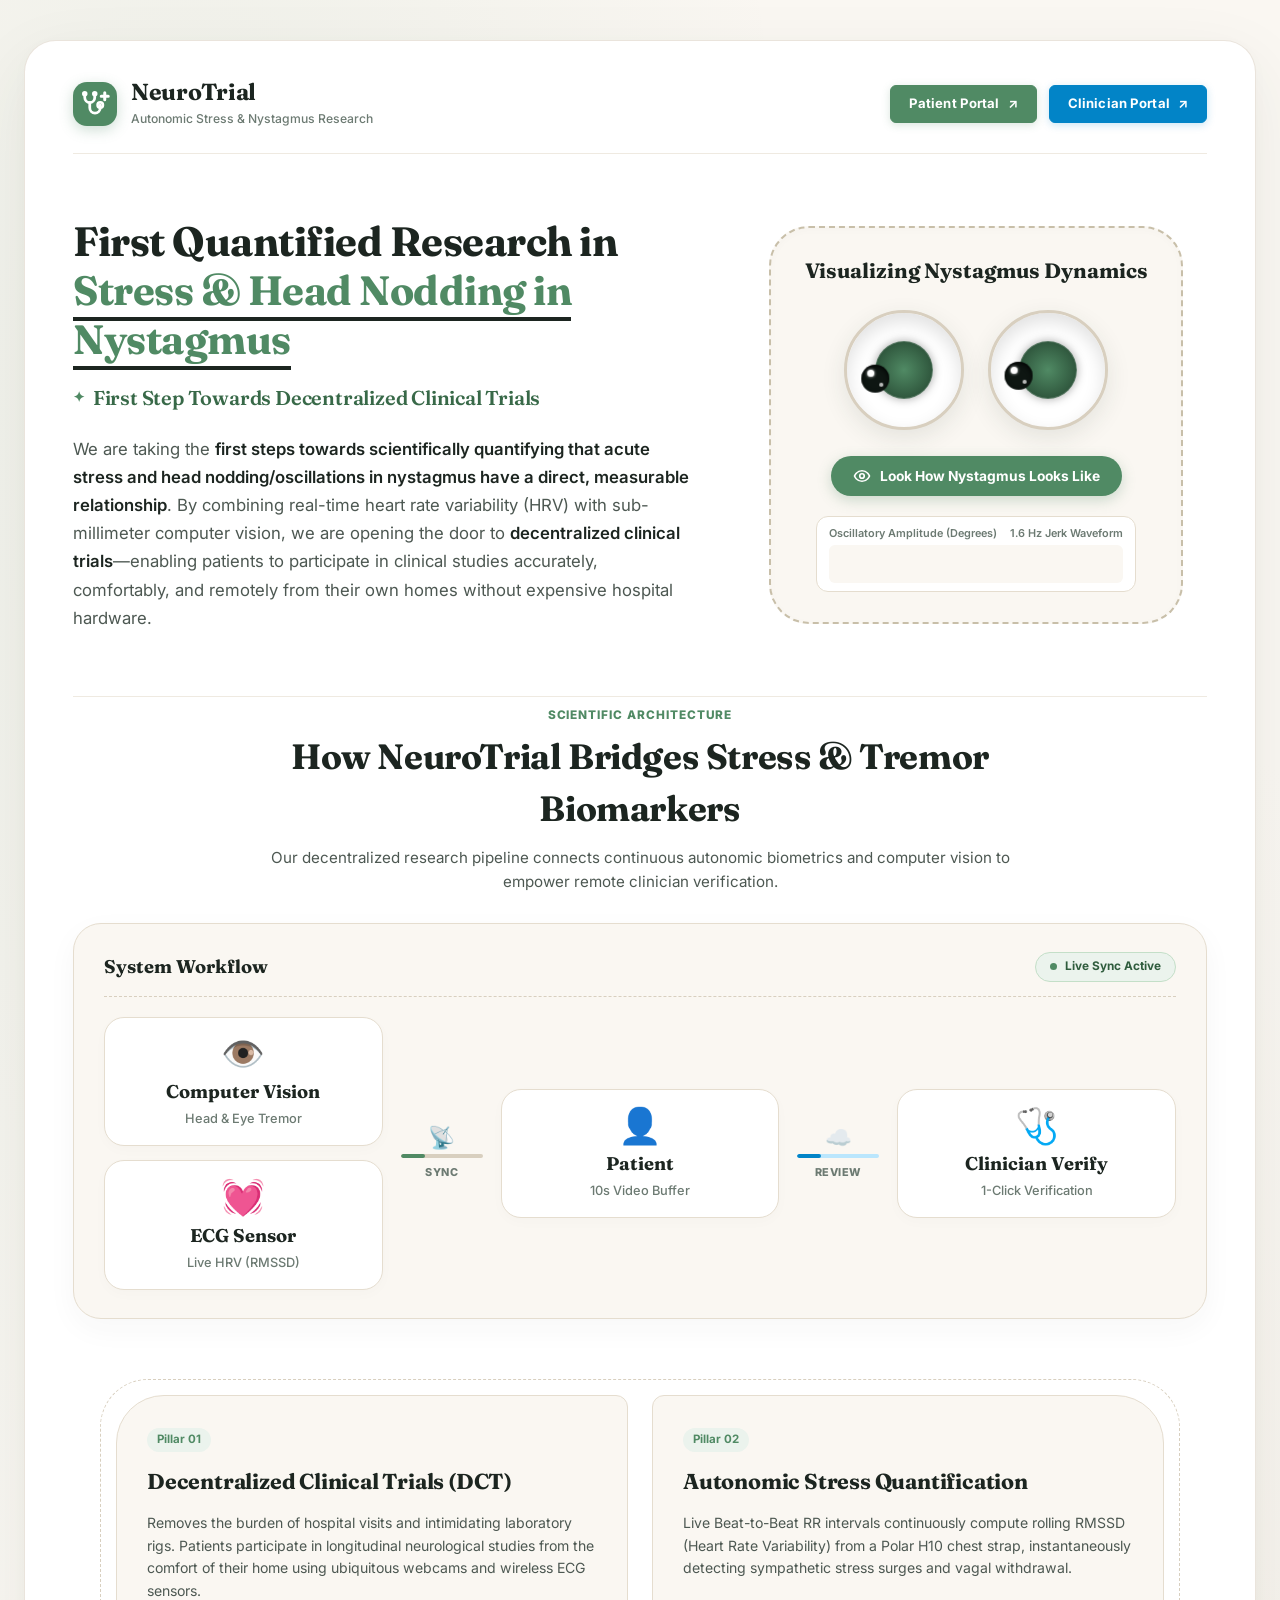
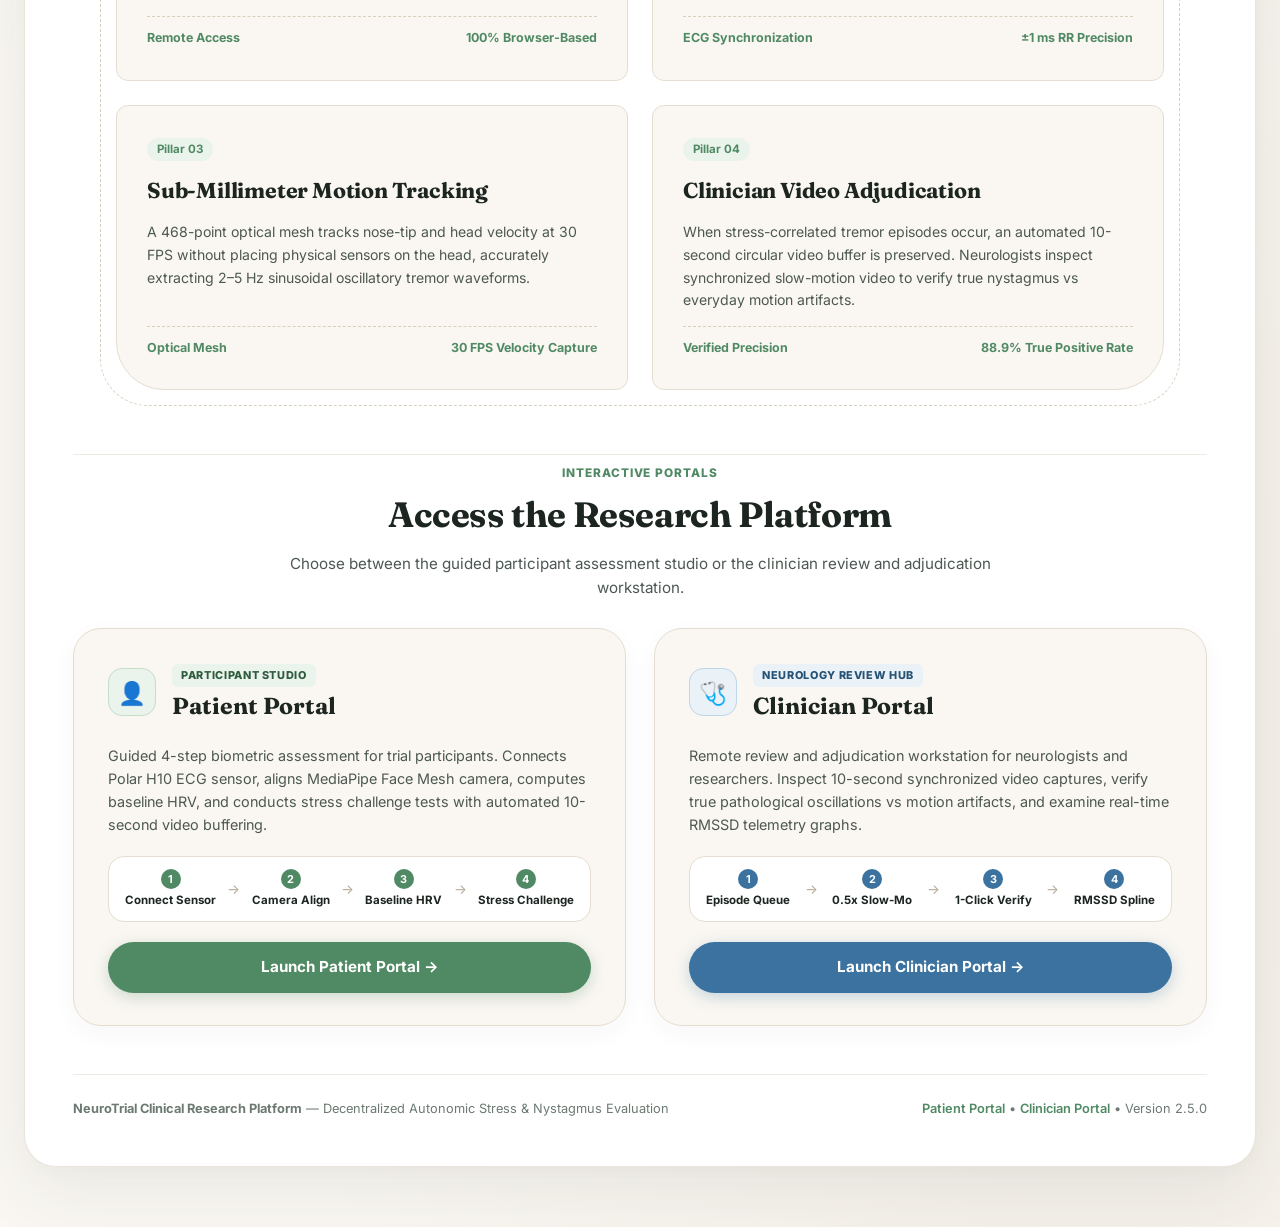
==== frontend/index.html @ cf447e56 "feat(clinician): Clinician verification portal, 3-session longitudinal TP charts & remote video play" ====
<!DOCTYPE html>
<html lang="en">

<head>
  <meta charset="UTF-8">
  <meta name="viewport" content="width=device-width, initial-scale=1.0">
  <title>NeuroTrial Research — Autonomic Stress & Nystagmus Correlation Platform</title>
  <meta name="description"
    content="First steps towards quantifying the relationship between autonomic stress and involuntary nystagmus head tremor oscillations in decentralized clinical trials.">

  <!-- Google Fonts: Fraunces (Editorial Serif), Inter, Outfit, JetBrains Mono -->
  <link rel="preconnect" href="https://fonts.googleapis.com">
  <link rel="preconnect" href="https://fonts.gstatic.com" crossorigin>
  <link
    href="https://fonts.googleapis.com/css2?family=Fraunces:ital,opsz,wght@0,9..144,400;0,9..144,600;0,9..144,700;0,9..144,800;1,9..144,400;1,9..144,600&family=Inter:wght@400;500;600;700;800&family=JetBrains+Mono:wght@400;500;600;700&family=Outfit:wght@500;600;700;800;900&display=swap"
    rel="stylesheet">

  <!-- CSS Stylesheet -->
  <link rel="stylesheet" href="css/styles.css">
</head>

<body class="careflow-home-body">

  <div class="careflow-home-container">

    <!-- ======================================================================
         TOP NAVIGATION BAR
         ====================================================================== -->
    <header class="careflow-home-navbar">
      <!-- Left: Research Brand -->
      <a href="index.html" class="careflow-home-brand">
        <div class="careflow-home-icon" title="NeuroTrial Research">
          <svg class="neurotrial-logo-svg" viewBox="0 0 24 24" width="30" height="30" fill="none" stroke="currentColor" stroke-width="2.2" stroke-linecap="round" stroke-linejoin="round">
            <circle cx="3.8" cy="3.8" r="1.1" fill="currentColor"/>
            <circle cx="11.8" cy="3.8" r="1.1" fill="currentColor"/>
            <path d="M3.8 4.2V6.8a4 4 0 0 0 8 0V4.2"/>
            <path d="M7.8 10.8V15a4.2 4.2 0 0 0 8.4 0v-2.2"/>
            <circle cx="16.2" cy="12.8" r="2.2" fill="currentColor" fill-opacity="0.25" stroke-width="2"/>
            <path d="M19.8 3v5.6M17 5.8h5.6" stroke-width="2.4"/>
          </svg>
        </div>
        <div>
          <h1>NeuroTrial</h1>
          <span>Autonomic Stress & Nystagmus Research</span>
        </div>
      </a>

      <!-- Right: Portal Quick Navigation Links (Sage Green & Doctor Blue Pills) -->
      <div class="careflow-home-nav-actions">
        <a href="patient.html" class="btn-nav-sage-pill solid" id="nav-btn-patient" title="Open Patient Portal">
          <span>Patient Portal</span>
          <span>↗</span>
        </a>
        <a href="clinician.html" class="btn-nav-sage-pill clinician-blue" id="nav-btn-clinician" title="Open Clinician Portal">
          <span>Clinician Portal</span>
          <span>↗</span>
        </a>
      </div>
    </header>

    <!-- ======================================================================
         EDITORIAL HERO SECTION: SIMPLE SCIENTIFIC NARRATIVE & ANIMATED EYES
         ====================================================================== -->
    <section class="organic-hero-section">
      
      <!-- Left Column: Scientific Mission & Decentralized Clinical Trials -->
      <div class="organic-hero-left">
        <h2 class="organic-hero-title">
          First Quantified Research in <br>
          <span class="nature-underline-accent">Stress & Head Nodding in Nystagmus</span>
        </h2>

        <div class="organic-hero-subheading">
          First Step Towards Decentralized Clinical Trials
        </div>

        <p class="organic-hero-description">
          We are taking the <strong>first steps towards scientifically quantifying that acute stress and head nodding/oscillations in nystagmus have a direct, measurable relationship</strong>. 
          By combining real-time heart rate variability (HRV) with sub-millimeter computer vision, we are opening the door to <strong>decentralized clinical trials</strong>—enabling patients to participate in clinical studies accurately, comfortably, and remotely from their own homes without expensive hospital hardware.
        </p>
      </div>

      <!-- Right Column: Dashed Organic Container with Big Interactive Animated Eyes -->
      <div class="dashed-organic-stage">
        <div class="dashed-perimeter-box" id="nystagmus-interactive-card">
          
          <div class="eyes-stage-header">
            <h3 class="eyes-stage-title">Visualizing Nystagmus Dynamics</h3>
          </div>

          <!-- The Big Animated Eyes Component -->
          <div class="animated-eyes-stage" id="animated-eyes-container" title="Eyes follow your mouse! Click the button below to see nystagmus oscillations.">
            <!-- Left Eye -->
            <div class="animated-eye-socket" id="nystagmus-left-eye">
              <div class="animated-eye-iris">
                <div class="animated-eye-pupil" id="nystagmus-left-pupil"></div>
              </div>
            </div>

            <!-- Right Eye -->
            <div class="animated-eye-socket" id="nystagmus-right-eye">
              <div class="animated-eye-iris">
                <div class="animated-eye-pupil" id="nystagmus-right-pupil"></div>
              </div>
            </div>
          </div>

          <!-- Interactive Action Button: Look How Nystagmus Looks Like -->
          <button type="button" class="btn-look-nystagmus" id="btn-toggle-nystagmus-demo">
            <svg viewBox="0 0 24 24" width="18" height="18" fill="none" stroke="currentColor" stroke-width="2.2" stroke-linecap="round" stroke-linejoin="round">
              <circle cx="12" cy="12" r="3"/>
              <path d="M2 12s3-7 10-7 10 7 10 7-3 7-10 7-10-7-10-7Z"/>
            </svg>
            <span>Look How Nystagmus Looks Like</span>
          </button>

          <!-- Live Telemetry Waveform Monitor -->
          <div class="waveform-container">
            <div class="waveform-header">
              <span>Oscillatory Amplitude (Degrees)</span>
              <span>1.6 Hz Jerk Waveform</span>
            </div>
            <canvas id="nystagmus-live-waveform-canvas" class="nystagmus-live-waveform-canvas" width="280" height="38"></canvas>
          </div>

        </div>
      </div>

    </section>

    <!-- ======================================================================
         SCIENTIFIC ARCHITECTURE & 4-LEAF FEATURE GRID
         ====================================================================== -->
    <section class="organic-leaf-section">
      <div class="leaf-section-header">
        <span class="leaf-section-tag">Scientific Architecture</span>
        <h3 class="leaf-section-title">How NeuroTrial Bridges Stress & Tremor Biomarkers</h3>
        <p class="leaf-section-subtitle">
          Our decentralized research pipeline connects continuous autonomic biometrics and computer vision to empower remote clinician verification.
        </p>
      </div>

      <!-- Interactive System Architecture Flow Diagram (Single Emoji & Clean Normal Text) -->
      <div class="arch-diagram-wrapper">
        <div class="arch-diagram-card">
          <div class="arch-diagram-titlebar">
            <div class="arch-tag-badge">System Workflow</div>
            <div class="arch-sync-status">
              <span class="arch-dot-pulse"></span>
              <span>Live Sync Active</span>
            </div>
          </div>

          <div class="arch-flow-grid">
            
            <!-- STAGE 1: Dual Input Sensors -->
            <div class="arch-column sensor-inputs-col">
              <!-- Sensor A: Computer Vision -->
              <div class="arch-node-box cv-node" title="MediaPipe Optical Tracking">
                <div class="arch-node-emoji-hero">👁️</div>
                <div class="arch-node-title">Computer Vision</div>
                <div class="arch-node-subtext">Head & Eye Tremor</div>
              </div>

              <!-- Sensor B: Bluetooth ECG -->
              <div class="arch-node-box ecg-node" title="Polar H10 BLE ECG">
                <div class="arch-node-emoji-hero">💓</div>
                <div class="arch-node-title">ECG Sensor</div>
                <div class="arch-node-subtext">Live HRV (RMSSD)</div>
              </div>
            </div>

            <!-- CONNECTOR 1 -> 2 -->
            <div class="arch-connector-cell">
              <span class="arch-flow-emoticon">📡</span>
              <div class="arch-connector-line">
                <span class="arch-flow-pulse"></span>
              </div>
              <span class="arch-connector-label">Sync</span>
            </div>

            <!-- STAGE 2: Patient Interaction -->
            <div class="arch-column patient-col">
              <div class="arch-node-box patient-node" title="Decentralized Remote Assessment">
                <div class="arch-node-emoji-hero">👤</div>
                <div class="arch-node-title">Patient</div>
                <div class="arch-node-subtext">10s Video Buffer</div>
              </div>
            </div>

            <!-- CONNECTOR 2 -> 3 -->
            <div class="arch-connector-cell">
              <span class="arch-flow-emoticon blue">☁️</span>
              <div class="arch-connector-line blue">
                <span class="arch-flow-pulse blue"></span>
              </div>
              <span class="arch-connector-label">Review</span>
            </div>

            <!-- STAGE 3: Clinician Verification -->
            <div class="arch-column clinician-col">
              <div class="arch-node-box clinician-node" title="Doctor Slow-Mo & Telemetry Adjudication">
                <div class="arch-node-emoji-hero">🩺</div>
                <div class="arch-node-title">Clinician Verify</div>
                <div class="arch-node-subtext">1-Click Verification</div>
              </div>
            </div>

          </div>
        </div>
      </div>

      <div class="leaf-grid-wrapper">
        <div class="leaf-dashed-frame"></div>
        <div class="leaf-grid-4">

          <!-- Leaf 1: Decentralized Clinical Trials (Top-Left Curved) -->
          <div class="leaf-card leaf-card-tl">
            <span class="leaf-card-badge">Pillar 01</span>
            <h4 class="leaf-card-title">Decentralized Clinical Trials (DCT)</h4>
            <p class="leaf-card-desc">
              Removes the burden of hospital visits and intimidating laboratory rigs. Patients participate in longitudinal neurological studies from the comfort of their home using ubiquitous webcams and wireless ECG sensors.
            </p>
            <div class="leaf-card-stat">
              <span>Remote Access</span>
              <strong>100% Browser-Based</strong>
            </div>
          </div>

          <!-- Leaf 2: Autonomic ECG Stress Telemetry (Top-Right Curved) -->
          <div class="leaf-card leaf-card-tr">
            <span class="leaf-card-badge">Pillar 02</span>
            <h4 class="leaf-card-title">Autonomic Stress Quantification</h4>
            <p class="leaf-card-desc">
              Live Beat-to-Beat RR intervals continuously compute rolling RMSSD (Heart Rate Variability) from a Polar H10 chest strap, instantaneously detecting sympathetic stress surges and vagal withdrawal.
            </p>
            <div class="leaf-card-stat">
              <span>ECG Synchronization</span>
              <strong>±1 ms RR Precision</strong>
            </div>
          </div>

          <!-- Leaf 3: Sub-Millimeter Computer Vision (Bottom-Left Curved) -->
          <div class="leaf-card leaf-card-bl">
            <span class="leaf-card-badge">Pillar 03</span>
            <h4 class="leaf-card-title">Sub-Millimeter Motion Tracking</h4>
            <p class="leaf-card-desc">
              A 468-point optical mesh tracks nose-tip and head velocity at 30 FPS without placing physical sensors on the head, accurately extracting 2–5 Hz sinusoidal oscillatory tremor waveforms.
            </p>
            <div class="leaf-card-stat">
              <span>Optical Mesh</span>
              <strong>30 FPS Velocity Capture</strong>
            </div>
          </div>

          <!-- Leaf 4: Remote Clinician Adjudication (Bottom-Right Curved) -->
          <div class="leaf-card leaf-card-br">
            <span class="leaf-card-badge">Pillar 04</span>
            <h4 class="leaf-card-title">Clinician Video Adjudication</h4>
            <p class="leaf-card-desc">
              When stress-correlated tremor episodes occur, an automated 10-second circular video buffer is preserved. Neurologists inspect synchronized slow-motion video to verify true nystagmus vs everyday motion artifacts.
            </p>
            <div class="leaf-card-stat">
              <span>Verified Precision</span>
              <strong>88.9% True Positive Rate</strong>
            </div>
          </div>

        </div>
      </div>
    </section>

    <!-- ======================================================================
         TWO MAIN PORTAL GATEWAYS (PATIENT & CLINICIAN ACCESS)
         ====================================================================== -->
    <section class="organic-portals-section">
      <div class="leaf-section-header">
        <span class="leaf-section-tag">Interactive Portals</span>
        <h3 class="leaf-section-title">Access the Research Platform</h3>
        <p class="leaf-section-subtitle">
          Choose between the guided participant assessment studio or the clinician review and adjudication workstation.
        </p>
      </div>

      <div class="home-gateway-grid">

        <!-- Gateway 1: Patient Portal -->
        <div class="gateway-card patient-card">
          <div class="gateway-card-header">
            <div class="gateway-icon patient">👤</div>
            <div>
              <span class="gateway-tag patient">Participant Studio</span>
              <h3 class="gateway-name">Patient Portal</h3>
            </div>
          </div>

          <p class="gateway-desc">
            Guided 4-step biometric assessment for trial participants. Connects Polar H10 ECG sensor,
            aligns MediaPipe Face Mesh camera, computes baseline HRV, and conducts stress challenge tests with automated
            10-second video buffering.
          </p>

          <div class="gateway-pipeline">
            <div class="pipeline-step">
              <span class="step-num">1</span>
              <span>Connect Sensor</span>
            </div>
            <div class="pipeline-arrow">→</div>
            <div class="pipeline-step">
              <span class="step-num">2</span>
              <span>Camera Align</span>
            </div>
            <div class="pipeline-arrow">→</div>
            <div class="pipeline-step">
              <span class="step-num">3</span>
              <span>Baseline HRV</span>
            </div>
            <div class="pipeline-arrow">→</div>
            <div class="pipeline-step">
              <span class="step-num">4</span>
              <span>Stress Challenge</span>
            </div>
          </div>

          <a href="patient.html" class="gateway-cta patient" id="btn-gateway-launch-patient">
            Launch Patient Portal →
          </a>
        </div>

        <!-- Gateway 2: Clinician Verification Workstation -->
        <div class="gateway-card clinician-card">
          <div class="gateway-card-header">
            <div class="gateway-icon clinician">🩺</div>
            <div>
              <span class="gateway-tag clinician">Neurology Review Hub</span>
              <h3 class="gateway-name">Clinician Portal</h3>
            </div>
          </div>

          <p class="gateway-desc">
            Remote review and adjudication workstation for neurologists and researchers. Inspect 10-second synchronized
            video captures, verify true pathological oscillations vs motion artifacts, and examine real-time RMSSD telemetry graphs.
          </p>

          <div class="gateway-pipeline">
            <div class="pipeline-step">
              <span class="step-num">1</span>
              <span>Episode Queue</span>
            </div>
            <div class="pipeline-arrow">→</div>
            <div class="pipeline-step">
              <span class="step-num">2</span>
              <span>0.5x Slow-Mo</span>
            </div>
            <div class="pipeline-arrow">→</div>
            <div class="pipeline-step">
              <span class="step-num">3</span>
              <span>1-Click Verify</span>
            </div>
            <div class="pipeline-arrow">→</div>
            <div class="pipeline-step">
              <span class="step-num">4</span>
              <span>RMSSD Spline</span>
            </div>
          </div>

          <a href="clinician.html" class="gateway-cta clinician" id="btn-gateway-launch-clinician">
            Launch Clinician Portal →
          </a>
        </div>

      </div>
    </section>

    <!-- ======================================================================
         FOOTER
         ====================================================================== -->
    <footer class="careflow-home-footer">
      <div class="footer-left">
        <strong>NeuroTrial Clinical Research Platform</strong> — Decentralized Autonomic Stress & Nystagmus Evaluation
      </div>
      <div class="footer-links">
        <a href="patient.html">Patient Portal</a>
        <span>•</span>
        <a href="clinician.html">Clinician Portal</a>
        <span>•</span>
        <span>Version 2.5.0</span>
      </div>
    </footer>

  </div>

  <!-- Interactive Eyes Simulation Script -->
  <script src="js/interactive_eyes.js"></script>
</body>

</html>
---- frontend/css/styles.css ----
/* ==========================================================================
   NeuroStress Clinical Portal — Medical Light Mode Design System
   Aesthetic: Clean, modern hospital EHR / clinical trial portal
   ========================================================================== */

@import url('https://fonts.googleapis.com/css2?family=Inter:wght@400;500;600;700&family=JetBrains+Mono:wght@400;500;600&family=Outfit:wght@500;600;700&display=swap');

:root {
  /* Surface & Base */
  --bg-page: #f8fafc;
  --bg-card: #ffffff;
  --bg-subtle: #f1f5f9;
  --bg-hover: #e2e8f0;

  /* Borders */
  --border-color: #e2e8f0;
  --border-focus: #0284c7;

  /* Text */
  --text-primary: #0f172a;
  --text-secondary: #475569;
  --text-muted: #64748b;
  --text-inverse: #ffffff;

  /* Clinical Accents */
  --clinical-blue: #0284c7;
  --clinical-blue-bg: #e0f2fe;
  --baseline-green: #059669;
  --baseline-green-bg: #ecfdf5;
  --stress-rose: #e11d48;
  --stress-rose-bg: #ffe4e6;
  --pending-amber: #d97706;
  --pending-amber-bg: #fef3c7;
  --dismissed-gray: #64748b;
  --dismissed-gray-bg: #f1f5f9;

  /* Fonts */
  --font-sans: 'Inter', -apple-system, BlinkMacSystemFont, sans-serif;
  --font-display: 'Outfit', sans-serif;
  --font-mono: 'JetBrains Mono', monospace;

  /* Shadows */
  --shadow-sm: 0 1px 2px 0 rgba(0, 0, 0, 0.05);
  --shadow-md: 0 4px 6px -1px rgba(0, 0, 0, 0.08), 0 2px 4px -2px rgba(0, 0, 0, 0.05);
  --shadow-lg: 0 10px 15px -3px rgba(0, 0, 0, 0.08), 0 4px 6px -4px rgba(0, 0, 0, 0.04);
  --radius-sm: 6px;
  --radius-md: 10px;
  --radius-lg: 14px;
}

*,
*::before,
*::after {
  box-sizing: border-box;
  margin: 0;
  padding: 0;
}

body {
  font-family: var(--font-sans);
  background-color: var(--bg-page);
  color: var(--text-primary);
  line-height: 1.5;
  min-height: 100vh;
}

/* App Container */
.app-container {
  max-width: 1480px;
  margin: 0 auto;
  padding: 20px 24px;
}

/* Header Navbar */
.clinical-navbar {
  display: flex;
  align-items: center;
  justify-content: space-between;
  background: var(--bg-card);
  border: 1px solid var(--border-color);
  padding: 12px 20px;
  border-radius: var(--radius-lg);
  box-shadow: var(--shadow-sm);
  margin-bottom: 20px;
  gap: 16px;
  flex-wrap: nowrap;
}

.brand-section {
  display: flex;
  align-items: center;
  gap: 10px;
  flex-shrink: 0;
  white-space: nowrap;
}

.brand-titles h1 {
  font-family: var(--font-display);
  font-size: 1.15rem;
  font-weight: 700;
  color: var(--text-primary);
  margin: 0;
  letter-spacing: -0.2px;
  line-height: 1.2;
}

.brand-subtitle {
  font-size: 0.74rem;
  color: var(--text-muted);
  display: block;
  margin-top: 1px;
}

/* Navigation Controls */
.nav-controls {
  display: flex;
  align-items: center;
  gap: 10px;
  flex-wrap: nowrap;
  flex-shrink: 0;
}

.auth-user-badge-container {
  display: flex;
  align-items: center;
  gap: 8px;
  white-space: nowrap;
  flex-shrink: 0;
}

.patient-picker {
  display: flex;
  align-items: center;
  gap: 8px;
  background: var(--bg-subtle);
  border: 1px solid var(--border-color);
  padding: 5px 10px;
  border-radius: var(--radius-sm);
  white-space: nowrap;
  flex-shrink: 0;
}

.patient-avatar {
  width: 24px;
  height: 24px;
  border-radius: 50%;
  background: var(--clinical-blue);
  color: white;
  display: flex;
  align-items: center;
  justify-content: center;
  font-size: 0.72rem;
  font-weight: 700;
  flex-shrink: 0;
}

.patient-dropdown {
  background: transparent;
  border: none;
  font-family: var(--font-sans);
  font-size: 0.8rem;
  font-weight: 600;
  color: var(--text-primary);
  cursor: pointer;
  outline: none;
}

.btn-register-patient {
  background: var(--clinical-blue);
  color: white;
  border: none;
  padding: 6px 12px;
  border-radius: var(--radius-sm);
  font-family: var(--font-sans);
  font-size: 0.78rem;
  font-weight: 600;
  cursor: pointer;
  display: flex;
  align-items: center;
  gap: 6px;
  transition: background 0.15s ease;
  white-space: nowrap;
  flex-shrink: 0;
}

.btn-register-patient:hover {
  background: #0369a1;
}

.nav-portal-link {
  text-decoration: none;
  color: var(--clinical-blue);
  border: 1px solid var(--border-color);
  background: white;
  font-weight: 600;
  padding: 6px 12px;
  border-radius: var(--radius-sm);
  font-size: 0.78rem;
  display: flex;
  align-items: center;
  gap: 6px;
  white-space: nowrap;
  transition: all 0.15s ease;
  flex-shrink: 0;
}

.nav-portal-link:hover {
  background: var(--bg-subtle);
  border-color: #cbd5e1;
}

/* Instruction Guide Button & Hover Popover */
.nav-guide-wrapper {
  position: relative;
  display: inline-flex;
  align-items: center;
}

.nav-guide-btn {
  background: var(--bg-card);
  color: var(--text-primary);
  border: 1px solid var(--border-color);
  padding: 6px 11px;
  border-radius: var(--radius-sm);
  font-family: var(--font-sans);
  font-size: 0.78rem;
  font-weight: 600;
  cursor: pointer;
  display: flex;
  align-items: center;
  gap: 6px;
  transition: all 0.2s ease;
  white-space: nowrap;
  flex-shrink: 0;
  box-shadow: 0 1px 2px rgba(0, 0, 0, 0.04);
}

.nav-guide-btn:hover,
.nav-guide-wrapper:hover .nav-guide-btn,
.nav-guide-btn.active {
  background: #f0f9ff;
  border-color: #7dd3fc;
  color: var(--clinical-blue);
  box-shadow: 0 2px 6px rgba(2, 132, 199, 0.15);
}

.guide-icon {
  width: 17px;
  height: 17px;
  border-radius: 50%;
  background: var(--clinical-blue);
  color: white;
  display: inline-flex;
  align-items: center;
  justify-content: center;
  font-size: 0.7rem;
  font-weight: 700;
  flex-shrink: 0;
  line-height: 1;
}

.nav-guide-btn:hover .guide-icon,
.nav-guide-wrapper:hover .guide-icon {
  background: #0369a1;
  transform: scale(1.05);
  transition: transform 0.15s ease;
}

.nav-guide-popover {
  position: absolute;
  top: calc(100% + 10px);
  right: 0;
  width: 440px;
  max-width: calc(100vw - 32px);
  background: #ffffff;
  border: 1.5px solid #cbd5e1;
  border-radius: 12px;
  box-shadow: 0 20px 48px -10px rgba(15, 23, 42, 0.22), 0 0 0 1px rgba(0, 0, 0, 0.04);
  padding: 18px 20px;
  z-index: 1000;
  opacity: 0;
  visibility: hidden;
  transform: translateY(-6px);
  pointer-events: none;
  transition: opacity 0.2s ease, transform 0.2s ease, visibility 0.2s;
}

/* Hover & Active triggers */
.nav-guide-wrapper:hover .nav-guide-popover,
.nav-guide-wrapper:focus-within .nav-guide-popover,
.nav-guide-popover.active {
  opacity: 1;
  visibility: visible;
  transform: translateY(0);
  pointer-events: auto;
}

/* Subtle top arrow pointer */
.nav-guide-popover::before {
  content: "";
  position: absolute;
  top: -7px;
  right: 28px;
  width: 12px;
  height: 12px;
  background: #ffffff;
  border-left: 1.5px solid #cbd5e1;
  border-top: 1.5px solid #cbd5e1;
  transform: rotate(45deg);
}

.guide-popover-header {
  border-bottom: 1px solid #f1f5f9;
  padding-bottom: 12px;
  margin-bottom: 12px;
}

.guide-badge {
  display: inline-block;
  font-size: 0.68rem;
  font-weight: 700;
  text-transform: uppercase;
  letter-spacing: 0.5px;
  background: #e0f2fe;
  color: #0284c7;
  padding: 2px 8px;
  border-radius: 4px;
  margin-bottom: 6px;
}

.guide-title {
  font-size: 0.98rem;
  font-weight: 700;
  color: var(--text-primary);
  margin: 0;
  line-height: 1.25;
}

.guide-subtitle {
  font-size: 0.78rem;
  color: var(--text-muted);
  margin: 3px 0 0 0;
  line-height: 1.35;
}

.guide-steps-list {
  display: flex;
  flex-direction: column;
  gap: 10px;
}

.guide-step-item {
  display: flex;
  align-items: flex-start;
  gap: 10px;
  font-size: 0.8rem;
  color: var(--text-secondary);
  line-height: 1.45;
}

.guide-step-num {
  width: 20px;
  height: 20px;
  border-radius: 50%;
  background: #f1f5f9;
  color: var(--clinical-blue);
  border: 1px solid #cbd5e1;
  display: flex;
  align-items: center;
  justify-content: center;
  font-size: 0.72rem;
  font-weight: 700;
  flex-shrink: 0;
  margin-top: 1px;
}

.guide-step-content strong {
  color: var(--text-primary);
}

.guide-footer-hint {
  margin-top: 14px;
  padding-top: 10px;
  border-top: 1px dashed #e2e8f0;
  font-size: 0.74rem;
  color: var(--text-muted);
  display: flex;
  align-items: center;
  justify-content: space-between;
}

/* Patient Header Info Card */
.patient-info-strip {
  background: var(--bg-card);
  border: 1px solid var(--border-color);
  border-radius: var(--radius-lg);
  padding: 16px 24px;
  margin-bottom: 24px;
  display: flex;
  align-items: center;
  justify-content: space-between;
  box-shadow: var(--shadow-sm);
  gap: 16px;
}

.patient-profile-info {
  display: flex;
  align-items: center;
  gap: 18px;
  flex-shrink: 0;
}

.patient-session-center-info {
  text-align: center;
  min-width: 200px;
  display: flex;
  flex-direction: column;
  align-items: center;
  justify-content: center;
}

.patient-session-right-controls {
  display: flex;
  align-items: center;
  gap: 12px;
  justify-content: flex-end;
  flex-shrink: 0;
}

.btn-session-action-primary {
  background: var(--clinical-blue);
  color: white;
  border: none;
  font-family: var(--font-sans);
  font-size: 0.86rem;
  font-weight: 600;
  padding: 8px 18px;
  border-radius: var(--radius-sm);
  cursor: pointer;
  display: flex;
  align-items: center;
  gap: 6px;
  white-space: nowrap;
  box-shadow: 0 1px 3px rgba(2, 132, 199, 0.25);
  transition: all 0.15s ease;
}

.btn-session-action-primary:hover {
  background: #0369a1;
}

.btn-session-action-danger {
  background: #fff1f2;
  color: #e11d48;
  border: 1.5px solid #fecdd3;
  font-family: var(--font-sans);
  font-size: 0.86rem;
  font-weight: 600;
  padding: 8px 18px;
  border-radius: var(--radius-sm);
  cursor: pointer;
  display: flex;
  align-items: center;
  gap: 6px;
  white-space: nowrap;
  transition: all 0.15s ease;
}

.btn-session-action-danger:hover {
  background: #ffe4e6;
  border-color: #fda4af;
}

.btn-session-action-danger:disabled {
  background: #f8fafc;
  color: #94a3b8;
  border-color: #e2e8f0;
  cursor: not-allowed;
  opacity: 0.6;
}

.patient-profile-avatar {
  width: 46px;
  height: 46px;
  border-radius: 50%;
  background: var(--clinical-blue-bg);
  color: var(--clinical-blue);
  font-family: var(--font-display);
  font-size: 1.25rem;
  font-weight: 700;
  display: flex;
  align-items: center;
  justify-content: center;
  border: 2px solid var(--clinical-blue);
}

.patient-name-block h2 {
  font-family: var(--font-display);
  font-size: 1.15rem;
  font-weight: 700;
  color: var(--text-primary);
}

.patient-meta-tags {
  display: flex;
  gap: 10px;
  margin-top: 4px;
  font-size: 0.78rem;
  color: var(--text-secondary);
}

.meta-pill {
  background: var(--bg-subtle);
  padding: 2px 8px;
  border-radius: 4px;
  font-weight: 500;
}

/* Validation Queue Banner (Clean Triage Alert) */
.validation-queue-panel {
  background: var(--bg-card);
  border: 1px solid var(--border-color);
  border-left: 4px solid var(--pending-amber);
  border-radius: var(--radius-lg);
  padding: 20px 24px;
  margin-bottom: 24px;
  box-shadow: var(--shadow-sm);
}

.queue-header {
  display: flex;
  align-items: center;
  justify-content: space-between;
  margin-bottom: 14px;
}

.queue-title {
  font-family: var(--font-display);
  font-size: 1rem;
  font-weight: 700;
  color: var(--text-primary);
  display: flex;
  align-items: center;
  gap: 8px;
}

.queue-badge {
  background: var(--pending-amber-bg);
  color: var(--pending-amber);
  font-family: var(--font-mono);
  font-size: 0.75rem;
  font-weight: 700;
  padding: 3px 10px;
  border-radius: 12px;
}

.queue-cards-grid {
  display: grid;
  grid-template-columns: repeat(auto-fill, minmax(320px, 1fr));
  gap: 12px;
}

.queue-card {
  background: var(--bg-subtle);
  border: 1px solid var(--border-color);
  border-radius: var(--radius-md);
  padding: 12px 16px;
  display: flex;
  align-items: center;
  justify-content: space-between;
  transition: border-color 0.15s ease;
}

.queue-card:hover {
  border-color: var(--clinical-blue);
}

.queue-info h4 {
  font-size: 0.85rem;
  font-weight: 600;
  color: var(--text-primary);
  font-family: var(--font-mono);
}

.queue-meta {
  font-size: 0.78rem;
  color: var(--text-muted);
  margin-top: 2px;
}

.btn-review-clip {
  background: var(--clinical-blue);
  color: white;
  border: none;
  padding: 6px 12px;
  border-radius: var(--radius-sm);
  font-family: var(--font-sans);
  font-size: 0.78rem;
  font-weight: 600;
  cursor: pointer;
  display: inline-flex;
  align-items: center;
  gap: 5px;
  transition: background 0.15s ease;
}

.btn-review-clip:hover {
  background: #0369a1;
}

/* Session Navigation Tabs */
.sessions-section {
  margin-bottom: 24px;
}

.session-tabs-bar {
  display: flex;
  gap: 8px;
  overflow-x: auto;
  padding-bottom: 8px;
  margin-bottom: 16px;
}

.session-tab-btn {
  background: var(--bg-card);
  border: 1px solid var(--border-color);
  padding: 10px 18px;
  border-radius: var(--radius-md);
  font-family: var(--font-sans);
  font-size: 0.85rem;
  font-weight: 600;
  color: var(--text-secondary);
  cursor: pointer;
  display: flex;
  align-items: center;
  gap: 8px;
  white-space: nowrap;
  transition: all 0.15s ease;
}

.session-tab-btn:hover {
  border-color: var(--clinical-blue);
  color: var(--clinical-blue);
}

.session-tab-btn.active {
  background: var(--clinical-blue);
  color: white;
  border-color: var(--clinical-blue);
  box-shadow: var(--shadow-sm);
}

/* Active Session Summary Banner */
.active-session-banner {
  background: var(--bg-card);
  border: 1px solid var(--border-color);
  border-radius: var(--radius-lg);
  padding: 20px 24px;
  display: grid;
  grid-template-columns: 2fr 1fr 1fr 1fr;
  gap: 18px;
  margin-bottom: 20px;
  box-shadow: var(--shadow-sm);
}

.sess-metric-col {
  border-right: 1px solid var(--border-color);
  padding-right: 16px;
}

.sess-metric-col:last-child {
  border-right: none;
}

.sess-metric-label {
  font-size: 0.75rem;
  font-weight: 600;
  color: var(--text-muted);
  text-transform: uppercase;
  letter-spacing: 0.05em;
}

.sess-baseline-display {
  font-family: var(--font-mono);
  font-size: 1.4rem;
  font-weight: 700;
  color: var(--baseline-green);
  display: flex;
  align-items: baseline;
  gap: 4px;
  margin-top: 4px;
}

.sess-baseline-unit {
  font-size: 0.8rem;
  font-weight: 500;
  color: var(--text-muted);
}

/* Chart Container Card */
.chart-card {
  background: var(--bg-card);
  border: 1px solid var(--border-color);
  border-radius: var(--radius-lg);
  padding: 24px;
  box-shadow: var(--shadow-sm);
  margin-bottom: 24px;
}

.chart-header-row {
  display: flex;
  align-items: center;
  justify-content: space-between;
  margin-bottom: 18px;
}

.chart-title-group h3 {
  font-family: var(--font-display);
  font-size: 1.1rem;
  font-weight: 700;
  color: var(--text-primary);
}

.chart-title-group p {
  font-size: 0.78rem;
  color: var(--text-muted);
  margin-top: 2px;
}

.chart-legend-box {
  display: flex;
  align-items: center;
  gap: 16px;
  font-size: 0.78rem;
  font-weight: 500;
  color: var(--text-secondary);
}

.legend-dot {
  width: 10px;
  height: 10px;
  border-radius: 50%;
  display: inline-block;
}

.chart-wrapper {
  position: relative;
  height: 320px;
  width: 100%;
}

/* Session Oscillation Episodes Table */
.table-card {
  background: var(--bg-card);
  border: 1px solid var(--border-color);
  border-radius: var(--radius-lg);
  padding: 20px 24px;
  box-shadow: var(--shadow-sm);
}

.table-header-row {
  display: flex;
  align-items: center;
  justify-content: space-between;
  margin-bottom: 16px;
}

.table-header-row h3 {
  font-family: var(--font-display);
  font-size: 1.05rem;
  font-weight: 700;
  color: var(--text-primary);
}

.clinical-table {
  width: 100%;
  border-collapse: collapse;
  font-size: 0.85rem;
}

.clinical-table th {
  text-align: left;
  padding: 10px 14px;
  background: var(--bg-subtle);
  color: var(--text-secondary);
  font-weight: 600;
  font-size: 0.75rem;
  text-transform: uppercase;
  letter-spacing: 0.04em;
  border-bottom: 1px solid var(--border-color);
}

.clinical-table td {
  padding: 12px 14px;
  border-bottom: 1px solid var(--border-color);
  color: var(--text-primary);
}

.clinical-table tr:hover td {
  background: #f8fafc;
}

/* Status Badges */
.status-pill {
  display: inline-flex;
  align-items: center;
  gap: 5px;
  padding: 3px 8px;
  border-radius: 6px;
  font-size: 0.75rem;
  font-weight: 600;
  font-family: var(--font-sans);
}

.status-tp {
  background: var(--baseline-green-bg);
  color: var(--baseline-green);
  border: 1px solid rgba(5, 150, 105, 0.2);
}

.status-pending {
  background: var(--pending-amber-bg);
  color: var(--pending-amber);
  border: 1px solid rgba(217, 119, 6, 0.2);
}

.status-fp {
  background: var(--dismissed-gray-bg);
  color: var(--dismissed-gray);
  border: 1px solid rgba(100, 116, 139, 0.2);
}

/* Video Validation & Patient Modals */
.modal-backdrop {
  position: fixed;
  top: 0;
  left: 0;
  width: 100vw;
  height: 100vh;
  background: rgba(15, 23, 42, 0.65);
  backdrop-filter: blur(4px);
  display: none;
  align-items: center;
  justify-content: center;
  z-index: 99999;
  cursor: pointer;
  pointer-events: none;
}

.modal-backdrop.active {
  display: flex !important;
  pointer-events: auto;
}

.validation-modal-card,
.registration-modal-card {
  background: var(--bg-card);
  width: 90%;
  max-width: 680px;
  border-radius: var(--radius-lg);
  box-shadow: var(--shadow-lg);
  border: 1px solid var(--border-color);
  overflow: hidden;
  cursor: default;
  pointer-events: auto;
  position: relative;
  z-index: 100000;
}

.modal-header {
  padding: 16px 20px;
  display: flex;
  align-items: center;
  justify-content: space-between;
  border-bottom: 1px solid var(--border-color);
}

.modal-header h3 {
  font-family: var(--font-display);
  font-size: 1.1rem;
  font-weight: 700;
  color: var(--text-primary);
}

.btn-close-modal {
  background: transparent;
  border: none;
  font-size: 1.6rem;
  line-height: 1;
  color: var(--text-muted);
  cursor: pointer;
  padding: 6px 10px;
  border-radius: 6px;
  display: flex;
  align-items: center;
  justify-content: center;
  transition: all 0.15s ease;
  user-select: none;
  pointer-events: auto;
}

.btn-close-modal:hover {
  background: rgba(0, 0, 0, 0.08);
  color: var(--text-primary);
  transform: scale(1.1);
}

.btn-close-modal:active {
  transform: scale(0.95);
}

.video-container-box {
  background: #000;
  position: relative;
  width: 100%;
  height: 360px;
  display: flex;
  align-items: center;
  justify-content: center;
}

.video-container-box video {
  width: 100%;
  height: 100%;
  object-fit: contain;
}

.video-telemetry-hud {
  position: absolute;
  bottom: 12px;
  left: 12px;
  right: 12px;
  background: rgba(15, 23, 42, 0.85);
  backdrop-filter: blur(8px);
  border-radius: var(--radius-md);
  padding: 8px 14px;
  display: flex;
  justify-content: space-around;
  color: white;
  font-size: 0.78rem;
}

.hud-item {
  display: flex;
  flex-direction: column;
  align-items: center;
}

.hud-item span:first-child {
  color: #94a3b8;
  font-size: 0.68rem;
}

.hud-item span:last-child {
  font-family: var(--font-mono);
  font-weight: 700;
}

.modal-action-footer {
  padding: 18px 20px;
  background: var(--bg-subtle);
  display: flex;
  align-items: center;
  justify-content: space-between;
}

.triage-buttons {
  display: flex;
  gap: 10px;
}

.btn-verify-tp {
  background: var(--baseline-green);
  color: white;
  border: none;
  padding: 8px 16px;
  border-radius: var(--radius-sm);
  font-family: var(--font-sans);
  font-size: 0.85rem;
  font-weight: 600;
  cursor: pointer;
  transition: background 0.15s ease;
}

.btn-verify-tp:hover {
  background: #047857;
}

.btn-dismiss-fp {
  background: white;
  color: var(--stress-rose);
  border: 1px solid var(--stress-rose);
  padding: 8px 16px;
  border-radius: var(--radius-sm);
  font-family: var(--font-sans);
  font-size: 0.85rem;
  font-weight: 600;
  cursor: pointer;
  transition: all 0.15s ease;
}

.btn-dismiss-fp:hover {
  background: var(--stress-rose-bg);
}

/* Patient Registration Button & Form */
.btn-register-patient {
  background: var(--clinical-blue);
  color: white;
  border: none;
  padding: 7px 14px;
  border-radius: var(--radius-sm);
  font-family: var(--font-sans);
  font-size: 0.8rem;
  font-weight: 600;
  cursor: pointer;
  display: flex;
  align-items: center;
  gap: 6px;
  transition: background 0.15s ease;
  white-space: nowrap;
}

.btn-register-patient:hover {
  background: #0369a1;
}

.registration-modal-card {
  background: var(--bg-card);
  border-radius: var(--radius-lg);
  width: 90%;
  max-width: 480px;
  overflow: hidden;
  box-shadow: var(--shadow-lg);
  border: 1px solid var(--border-color);
  animation: modalPop 0.2s cubic-bezier(0.16, 1, 0.3, 1);
}

.registration-form-body {
  padding: 20px 24px;
  display: flex;
  flex-direction: column;
  gap: 16px;
}

.form-group {
  display: flex;
  flex-direction: column;
  gap: 6px;
}

.form-group label {
  font-size: 0.8rem;
  font-weight: 600;
  color: var(--text-primary);
}

.form-input,
.form-select {
  padding: 8px 12px;
  border: 1px solid var(--border-color);
  border-radius: var(--radius-sm);
  font-family: var(--font-sans);
  font-size: 0.85rem;
  color: var(--text-primary);
  background: #ffffff;
  outline: none;
  transition: border-color 0.15s ease;
}

.form-input:focus,
.form-select:focus {
  border-color: var(--clinical-blue);
  box-shadow: 0 0 0 2px var(--clinical-blue-bg);
}

.form-row-2col {
  display: grid;
  grid-template-columns: 1fr 1fr;
  gap: 12px;
}

/* View Mode Switcher (Clinician Portal vs Patient Studio) */
.view-mode-bar {
  display: flex;
  background: #e2e8f0;
  padding: 3px;
  border-radius: var(--radius-sm);
  gap: 4px;
}

.view-mode-btn {
  background: transparent;
  border: none;
  padding: 6px 14px;
  border-radius: 4px;
  font-family: var(--font-sans);
  font-size: 0.8rem;
  font-weight: 600;
  color: var(--text-secondary);
  cursor: pointer;
  transition: all 0.15s ease;
  display: flex;
  align-items: center;
  gap: 6px;
}

.view-mode-btn.active {
  background: #ffffff;
  color: var(--clinical-blue);
  box-shadow: var(--shadow-sm);
}

/* Patient Studio Layout */
.patient-studio-view {
  display: none;
}

.patient-studio-view.active {
  display: block;
}

.studio-grid {
  display: grid;
  grid-template-columns: 1fr 380px;
  gap: 24px;
  margin-top: 16px;
  align-items: start;
}

@media (max-width: 1024px) {
  .studio-grid {
    grid-template-columns: 1fr;
  }
}

.studio-webcam-card {
  position: relative;
  background: var(--bg-card);
  border: 1px solid var(--border-color);
  border-radius: var(--radius-lg);
  padding: 20px;
  box-shadow: var(--shadow-sm);
  display: flex;
  flex-direction: column;
  min-height: 520px;
}

.studio-webcam-viewport {
  position: relative;
  width: 100%;
  aspect-ratio: 4 / 3;
  background: #0f172a;
  border-radius: var(--radius-md);
  overflow: hidden;
  display: flex;
  align-items: center;
  justify-content: center;
  box-shadow: 0 4px 16px rgba(0, 0, 0, 0.15);
  transition: all 0.35s cubic-bezier(0.16, 1, 0.3, 1);
}

/* Picture-in-Picture Mini Camera Mode (Bottom-Right Floating Window) */
.studio-webcam-viewport.pip-mode {
  position: absolute;
  bottom: 24px;
  right: 24px;
  width: 230px;
  height: 172px;
  aspect-ratio: auto;
  border-radius: var(--radius-md);
  border: 2.5px solid var(--clinical-blue);
  box-shadow: 0 12px 32px rgba(0, 0, 0, 0.55), 0 0 0 1px rgba(255, 255, 255, 0.15);
  z-index: 30;
  animation: modalPop 0.25s ease;
}

.pip-live-badge {
  position: absolute;
  top: 8px;
  left: 8px;
  background: rgba(15, 23, 42, 0.9);
  color: #10b981;
  font-family: var(--font-mono);
  font-size: 0.65rem;
  font-weight: 700;
  padding: 2px 7px;
  border-radius: 4px;
  border: 1px solid rgba(16, 185, 129, 0.4);
  z-index: 10;
  letter-spacing: 0.5px;
  pointer-events: none;
}

.studio-webcam-viewport video {
  display: none;
  /* Rendered onto Canvas */
}

.studio-webcam-viewport canvas {
  width: 100%;
  height: 100%;
  object-fit: cover;
}

.studio-calibration-overlay {
  position: absolute;
  top: 0;
  left: 0;
  right: 0;
  bottom: 0;
  background: rgba(15, 23, 42, 0.85);
  backdrop-filter: blur(6px);
  display: none;
  flex-direction: column;
  align-items: center;
  justify-content: center;
  padding: 24px;
  color: white;
  text-align: center;
  z-index: 10;
}

.studio-calib-timer-display {
  font-family: var(--font-mono);
  font-size: 3.2rem;
  font-weight: 700;
  color: #38bdf8;
  margin: 12px 0 6px 0;
  letter-spacing: 2px;
}

.studio-progress-track {
  width: 80%;
  max-width: 380px;
  height: 10px;
  background: #334155;
  border-radius: 6px;
  overflow: hidden;
  margin-top: 14px;
}

.studio-progress-fill {
  height: 100%;
  background: #059669;
  width: 0%;
  transition: width 0.3s ease;
}

.studio-side-panel {
  display: flex;
  flex-direction: column;
  gap: 16px;
}

.studio-telemetry-box {
  background: var(--bg-card);
  border: 1px solid var(--border-color);
  border-radius: var(--radius-lg);
  padding: 18px 20px;
  box-shadow: var(--shadow-sm);
  transition: box-shadow 0.2s ease;
}

.studio-telemetry-box:hover {
  box-shadow: var(--shadow-md);
}

.telemetry-item-row {
  display: flex;
  justify-content: space-between;
  align-items: center;
  padding: 10px 0;
  border-bottom: 1px solid var(--border-color);
}

.telemetry-item-row:last-child {
  border-bottom: none;
}

.studio-incident-alert-banner {
  background: #fff1f2;
  border: 1.5px solid #fecdd3;
  color: #9f1239;
  padding: 14px 18px;
  border-radius: var(--radius-md);
  font-size: 0.85rem;
  display: none;
  align-items: center;
  gap: 10px;
  margin-bottom: 16px;
  box-shadow: 0 4px 12px rgba(225, 29, 72, 0.1);
  animation: modalPop 0.2s ease;
}

/* ==========================================================================
   Clinical Neuro-Cognitive Stress Protocol Styling
   ========================================================================== */

.clinical-stress-panel {
  background: var(--bg-card);
  border: 1px solid var(--border-color);
  border-radius: var(--radius-lg);
  padding: 18px 20px;
  box-shadow: var(--shadow-sm);
  transition: all 0.2s ease;
}

.stress-panel-header {
  display: flex;
  justify-content: space-between;
  align-items: center;
  padding-bottom: 14px;
  border-bottom: 1px solid var(--border-color);
  margin-bottom: 14px;
  flex-wrap: wrap;
  gap: 10px;
}

.stress-icon-badge {
  width: 36px;
  height: 36px;
  border-radius: var(--radius-sm);
  background: linear-gradient(135deg, #f43f5e, #8b5cf6);
  display: flex;
  align-items: center;
  justify-content: center;
  font-size: 1.15rem;
  color: white;
  flex-shrink: 0;
}

.stress-timer-pill {
  font-family: var(--font-mono);
  font-size: 0.85rem;
  font-weight: 700;
  background: #ffe4e6;
  color: #e11d48;
  border: 1px solid #fecdd3;
  padding: 4px 10px;
  border-radius: var(--radius-sm);
  display: flex;
  align-items: center;
  gap: 6px;
}

.stress-mode-tabs {
  display: flex;
  background: var(--bg-subtle);
  padding: 3px;
  border-radius: var(--radius-sm);
  gap: 4px;
}

.stress-tab-btn {
  background: transparent;
  border: none;
  font-family: var(--font-sans);
  font-size: 0.75rem;
  font-weight: 600;
  color: var(--text-secondary);
  padding: 5px 10px;
  border-radius: 4px;
  cursor: pointer;
  transition: all 0.15s ease;
}

.stress-tab-btn.active {
  background: white;
  color: var(--clinical-blue);
  box-shadow: 0 1px 3px rgba(0, 0, 0, 0.08);
}

.stress-view-container {
  animation: fadeIn 0.25s ease;
}

.stress-intro-card {
  background: #f8fafc;
  border: 1px solid var(--border-color);
  border-radius: var(--radius-md);
  padding: 16px;
}

.stress-pulse-orb {
  width: 32px;
  height: 32px;
  border-radius: 50%;
  background: #fee2e2;
  color: #e11d48;
  display: flex;
  align-items: center;
  justify-content: center;
  font-size: 1rem;
  flex-shrink: 0;
  box-shadow: 0 0 0 4px rgba(225, 29, 72, 0.12);
}

.stress-controls-hint {
  margin-top: 10px;
  padding: 6px 10px;
  background: #e2e8f0;
  border-radius: 4px;
  font-size: 0.75rem;
  color: var(--text-primary);
  display: inline-block;
}

.stress-active-grid {
  display: grid;
  grid-template-columns: 1fr 180px;
  gap: 16px;
}

@media (max-width: 900px) {
  .stress-active-grid {
    grid-template-columns: 1fr;
  }
}

.stress-stimulus-card {
  background: #0f172a;
  border: 1.5px solid #334155;
  border-radius: var(--radius-md);
  padding: 20px 24px;
  display: flex;
  flex-direction: column;
  align-items: center;
  justify-content: center;
  min-height: 220px;
  box-shadow: inset 0 2px 8px rgba(0, 0, 0, 0.4);
  transition: border-color 0.15s ease, background-color 0.15s ease;
}

.stress-stimulus-card.feedback-flash-success {
  border-color: #10b981;
  background: #064e3b;
}

.stress-stimulus-card.feedback-flash-error {
  border-color: #ef4444;
  background: #7f1d1d;
}

.stress-stimulus-text {
  font-family: var(--font-display);
  font-size: 3.2rem;
  font-weight: 800;
  line-height: 1.1;
  text-shadow: 0 2px 10px rgba(0, 0, 0, 0.5);
  margin: 10px 0;
  transition: transform 0.1s ease;
}

.stress-stimulus-helper {
  font-size: 0.8rem;
  color: #cbd5e1;
  margin-bottom: 12px;
  text-align: center;
}

.stress-progress-track {
  width: 100%;
  height: 5px;
  background: #1e293b;
  border-radius: 3px;
  overflow: hidden;
  margin-bottom: 16px;
}

.stress-progress-fill {
  height: 100%;
  background: #0284c7;
  width: 100%;
  transition: width 0.03s linear, background-color 0.2s ease;
}

.stress-choices-grid {
  display: grid;
  grid-template-columns: repeat(4, 1fr);
  gap: 10px;
  width: 100%;
}

.stress-choice-btn {
  background: #1e293b;
  border: 1px solid #334155;
  border-radius: var(--radius-sm);
  padding: 10px 8px;
  display: flex;
  flex-direction: column;
  align-items: center;
  gap: 4px;
  cursor: pointer;
  transition: all 0.12s ease;
}

.stress-choice-btn:hover {
  background: #334155;
  transform: translateY(-2px);
}

.stress-choice-btn:active {
  transform: translateY(1px);
}

.choice-key-badge {
  font-family: var(--font-mono);
  font-size: 0.68rem;
  color: #94a3b8;
  background: rgba(0, 0, 0, 0.4);
  padding: 1px 6px;
  border-radius: 3px;
}

.choice-dot {
  width: 12px;
  height: 12px;
  border-radius: 50%;
  margin: 2px 0;
}

.choice-label {
  font-family: var(--font-sans);
  font-size: 0.78rem;
  font-weight: 700;
  color: #ffffff;
}

.neutral-choice-btn {
  background: #1e293b !important;
  border: 1px solid #475569 !important;
  border-bottom: 1px solid #475569 !important;
  color: #f8fafc !important;
  box-shadow: 0 2px 6px rgba(0, 0, 0, 0.25);
}

.neutral-choice-btn:hover {
  background: #334155 !important;
  border-color: #94a3b8 !important;
  border-bottom-color: #94a3b8 !important;
  transform: translateY(-2px);
}

.neutral-choice-btn .choice-label {
  color: #f8fafc !important;
  font-size: 0.82rem;
  letter-spacing: 0.5px;
}

.stress-feedback-badge {
  font-family: var(--font-mono);
  font-size: 0.72rem;
  font-weight: 700;
  padding: 2px 8px;
  border-radius: 4px;
  opacity: 0;
  transition: opacity 0.15s ease;
}

.stress-live-metrics-strip {
  display: flex;
  flex-direction: column;
  gap: 10px;
}

.stress-metric-card {
  background: var(--bg-subtle);
  border: 1px solid var(--border-color);
  border-radius: var(--radius-sm);
  padding: 8px 10px;
}

.stress-metric-label {
  display: block;
  font-size: 0.7rem;
  color: var(--text-muted);
  text-transform: uppercase;
  font-weight: 600;
}

.stress-metric-val {
  font-family: var(--font-mono);
  font-size: 0.95rem;
  font-weight: 700;
  display: block;
  margin-top: 2px;
}

.stress-summary-card {
  background: #f8fafc;
  border: 1px solid var(--border-color);
  border-radius: var(--radius-md);
  padding: 18px;
}

.stress-summary-metrics-grid {
  display: grid;
  grid-template-columns: repeat(4, 1fr);
  gap: 10px;
  margin-top: 12px;
}

@media (max-width: 768px) {
  .stress-summary-metrics-grid {
    grid-template-columns: repeat(2, 1fr);
  }
}

.stress-summary-tile {
  background: white;
  border: 1px solid var(--border-color);
  border-radius: var(--radius-sm);
  padding: 12px 14px;
  display: flex;
  flex-direction: column;
}

.tile-label {
  font-size: 0.72rem;
  color: var(--text-muted);
  text-transform: uppercase;
  font-weight: 600;
}

.tile-val {
  font-family: var(--font-mono);
  font-size: 1.05rem;
  font-weight: 700;
  margin-top: 4px;
}

/* ==========================================================================
   Primary Stress Test Viewport Mode (Swaps into Full Webcam Spot)
   ========================================================================== */

.clinical-stress-panel.primary-mode {
  margin-top: 0 !important;
  border: none;
  padding: 0;
  box-shadow: none;
  background: transparent;
  flex: 1;
}

.clinical-stress-panel.primary-mode .stress-panel-header {
  padding-bottom: 10px;
  margin-bottom: 12px;
}

.clinical-stress-panel.primary-mode .stress-active-grid {
  grid-template-columns: 1fr 170px;
  gap: 14px;
}

.clinical-stress-panel.primary-mode .stress-stimulus-card {
  min-height: 440px;
  padding: 24px 20px;
  position: relative;
}

.clinical-stress-panel.primary-mode .stress-stimulus-text {
  font-size: 4.2rem;
  font-weight: 800;
  margin: 16px 0;
  letter-spacing: 3px;
}

.clinical-stress-panel.primary-mode .stress-choices-grid {
  max-width: 540px;
  margin-top: 10px;
}

.clinical-stress-panel.primary-mode .stress-choice-btn {
  padding: 12px 10px;
}

.clinical-stress-panel.primary-mode .choice-label {
  font-size: 0.85rem;
}



.clinical-stress-panel.primary-mode .choice-label {
  font-size: 0.85rem;
}

/* ==========================================================================
   CareFlow Patient Studio — Complete Sage Green Design System
   Aesthetic: Soft Sage Green backdrop (#526f60), crisp white cards, 
              rounded UI (24px-28px radius), square camera viewport, 
              generous spacing and natural, comfortable scrolling.
   ========================================================================== */

html,
body.careflow-patient-body {
  margin: 0;
  padding: 0;
  min-height: 100vh;
  overflow-x: hidden;
  overflow-y: auto !important;
  background: #526f60;
  font-family: 'Inter', -apple-system, BlinkMacSystemFont, sans-serif;
  color: #1e293b;
  box-sizing: border-box;
}

body.careflow-patient-body {
  padding: 36px 24px 60px 24px;
}

.careflow-app-card {
  width: 100%;
  max-width: 1360px;
  margin: 0 auto;
  background: #ffffff;
  border-radius: 28px;
  box-shadow: 0 20px 60px rgba(18, 38, 27, 0.22);
  padding: 32px 36px 40px 36px;
  display: flex;
  flex-direction: column;
  gap: 28px;
}

/* Navbar */
.careflow-navbar {
  display: flex;
  align-items: center;
  justify-content: space-between;
  padding-bottom: 20px;
  border-bottom: 1px solid #f1f5f9;
  flex-shrink: 0;
  gap: 16px;
  flex-wrap: nowrap;
  width: 100%;
  box-sizing: border-box;
}

.careflow-brand {
  display: flex;
  align-items: center;
  gap: 12px;
  text-decoration: none;
  color: #0f172a;
  flex-shrink: 0;
}

.careflow-brand-icon {
  width: 38px;
  height: 38px;
  border-radius: 12px;
  background: #143324;
  color: #ffffff;
  display: flex;
  align-items: center;
  justify-content: center;
  font-weight: 800;
  font-size: 1.05rem;
  flex-shrink: 0;
}

.careflow-brand h1 {
  font-family: 'Outfit', sans-serif;
  font-size: 1.3rem;
  font-weight: 800;
  margin: 0;
  letter-spacing: -0.3px;
  color: #143324;
  white-space: nowrap;
}

.careflow-center-nav {
  display: flex;
  align-items: center;
  gap: 8px;
  flex-shrink: 1;
  min-width: 0;
}

.careflow-nav-pills {
  display: flex;
  align-items: center;
  gap: 4px;
  background: #f1f5f9;
  padding: 4px 5px;
  border-radius: 9999px;
  border: 1px solid #e2e8f0;
  flex-shrink: 1;
}

.careflow-nav-pill {
  border: none;
  background: transparent;
  padding: 6px 13px;
  border-radius: 9999px;
  font-size: 0.8rem;
  font-weight: 600;
  color: #94a3b8;
  cursor: default;
  user-select: none;
  pointer-events: none;
  transition: all 0.2s ease;
  white-space: nowrap;
}

.careflow-nav-pill.active {
  background: #143324;
  color: #ffffff;
  box-shadow: 0 2px 8px rgba(20, 51, 36, 0.25);
  font-weight: 700;
}

.careflow-nav-divider {
  width: 1px;
  height: 16px;
  background: #cbd5e1;
  margin: 0 3px;
  flex-shrink: 0;
}

.careflow-btn-startover {
  border: 1px solid transparent;
  background: transparent;
  padding: 6px 12px;
  border-radius: 9999px;
  font-size: 0.78rem;
  font-weight: 600;
  color: #dc2626;
  cursor: pointer;
  display: inline-flex;
  align-items: center;
  gap: 5px;
  justify-content: center;
  transition: all 0.2s cubic-bezier(0.4, 0, 0.2, 1);
  letter-spacing: 0.01em;
  white-space: nowrap;
  flex-shrink: 0;
  font-family: inherit;
}

.careflow-btn-startover .startover-icon {
  width: 12px;
  height: 12px;
  display: inline-block;
  transition: transform 0.3s cubic-bezier(0.34, 1.56, 0.64, 1);
}

.careflow-btn-startover:hover {
  background: #fee2e2;
  border-color: #fca5a5;
  color: #991b1b;
  transform: translateY(-0.5px);
  box-shadow: 0 1px 4px rgba(185, 28, 28, 0.12);
}

.careflow-btn-startover:hover .startover-icon {
  transform: rotate(-60deg);
}

.careflow-btn-startover:active {
  transform: translateY(0);
}

.careflow-user-profile {
  display: inline-flex;
  align-items: center;
  gap: 10px;
  flex-shrink: 0;
  white-space: nowrap;
}

/* Careflow Navbar Responsive Breakpoints */
@media (max-width: 1366px) {
  .careflow-navbar {
    gap: 12px;
  }

  .brand-text-slider {
    min-width: 220px;
  }

  .brand-text-default h1 {
    font-size: 1.05rem;
  }

  .brand-text-default span {
    font-size: 0.68rem;
  }

  .careflow-nav-pill {
    padding: 5px 10px;
    font-size: 0.76rem;
  }

  .careflow-btn-startover {
    padding: 5px 10px;
    font-size: 0.75rem;
  }

  .careflow-user-name {
    font-size: 0.84rem;
  }

  .careflow-user-meta {
    font-size: 0.68rem;
  }
}

@media (max-width: 1200px) {
  .careflow-app-card {
    padding: 24px 24px 32px 24px;
  }

  .careflow-navbar {
    gap: 8px;
  }

  .brand-text-slider {
    min-width: 195px;
  }

  .brand-text-default h1 {
    font-size: 0.96rem;
  }

  .brand-text-default span {
    font-size: 0.64rem;
  }

  .careflow-nav-pills {
    gap: 4px;
    padding: 3px 5px;
  }

  .careflow-nav-pill {
    padding: 4px 8px;
    font-size: 0.72rem;
  }

  .careflow-btn-startover {
    padding: 4px 8px;
    font-size: 0.72rem;
  }

  .careflow-user-name {
    font-size: 0.80rem;
  }

  .careflow-user-meta {
    font-size: 0.65rem;
  }
}

@media (max-width: 1024px) {
  .careflow-navbar {
    gap: 8px;
  }

  .brand-text-slider {
    min-width: 170px;
  }

  .brand-text-default span {
    display: none;
  }

  .brand-text-default h1 {
    font-size: 0.90rem;
  }

  .careflow-nav-pill {
    padding: 4px 6px;
    font-size: 0.68rem;
  }

  .careflow-btn-startover {
    padding: 4px 7px;
    font-size: 0.68rem;
  }

  .careflow-user-name {
    font-size: 0.76rem;
  }

  .careflow-user-meta {
    font-size: 0.62rem;
  }
}

@media (max-width: 768px) {
  .careflow-navbar {
    overflow-x: auto;
    padding-bottom: 12px;
    -webkit-overflow-scrolling: touch;
  }
}

/* Main Grid Layout (Spacious 2-column) */
.careflow-grid {
  display: grid;
  grid-template-columns: 1.3fr 1fr;
  gap: 32px;
  align-items: start;
}

@media (max-width: 1024px) {
  .careflow-grid {
    grid-template-columns: 1fr;
    gap: 28px;
  }
}

.careflow-left-col {
  display: flex;
  flex-direction: column;
  gap: 24px;
}

.careflow-right-col {
  display: flex;
  flex-direction: column;
  gap: 20px;
}

/* SQUARE Viewport Card */
.careflow-square-viewport-card {
  position: relative;
  width: 100%;
  max-width: 520px;
  aspect-ratio: 1 / 1;
  background: #0f172a;
  border-radius: 22px;
  overflow: hidden;
  display: flex;
  flex-direction: column;
  justify-content: space-between;
  box-shadow: 0 16px 45px rgba(15, 23, 42, 0.22);
  margin: 0 auto;
}

.careflow-viewport-header {
  position: absolute;
  top: 0;
  left: 0;
  right: 0;
  z-index: 10;
  padding: 16px 20px;
  background: linear-gradient(180deg, rgba(15, 23, 42, 0.85) 0%, rgba(15, 23, 42, 0) 100%);
  display: flex;
  align-items: center;
  justify-content: space-between;
  color: #ffffff;
}

.careflow-patient-label h3 {
  margin: 0;
  font-size: 0.96rem;
  font-weight: 700;
  letter-spacing: -0.2px;
}

.careflow-patient-label span {
  font-size: 0.74rem;
  color: #94a3b8;
  display: block;
  margin-top: 2px;
}

.careflow-timer-badge {
  background: rgba(15, 23, 42, 0.88);
  backdrop-filter: blur(10px);
  padding: 4px 12px;
  border-radius: 9999px;
  font-family: 'JetBrains Mono', monospace;
  font-size: 0.86rem;
  font-weight: 800;
  color: #38bdf8;
  border: 1.5px solid rgba(56, 189, 248, 0.45);
  box-shadow: 0 4px 12px rgba(0, 0, 0, 0.4), 0 0 10px rgba(56, 189, 248, 0.2);
  display: flex;
  align-items: center;
  gap: 6px;
  letter-spacing: 0.5px;
  animation: timerPulseGlow 2.5s infinite ease-in-out;
  flex-shrink: 0;
}

@keyframes timerPulseGlow {
  0%, 100% { border-color: rgba(56, 189, 248, 0.4); box-shadow: 0 4px 12px rgba(0, 0, 0, 0.4); }
  50% { border-color: rgba(56, 189, 248, 0.85); box-shadow: 0 4px 18px rgba(56, 189, 248, 0.35); }
}

/* Stress Alarm Red Border & Shake on Wrong Answer / Timeout */
.careflow-square-viewport-card.stress-alarm-flash,
#cf-stroop-overlay.stress-alarm-flash {
  border: 3.5px solid #ef4444 !important;
  box-shadow: 0 0 50px rgba(239, 68, 68, 0.95), inset 0 0 40px rgba(239, 68, 68, 0.7) !important;
  animation: stressVigorousShake 0.45s cubic-bezier(0.36, 0.07, 0.19, 0.97) both !important;
}

@keyframes stressVigorousShake {
  10%, 90% { transform: translate3d(-3px, 0, 0); }
  20%, 80% { transform: translate3d(5px, 0, 0); }
  30%, 50%, 70% { transform: translate3d(-6px, 0, 0); }
  40%, 60% { transform: translate3d(6px, 0, 0); }
}

.careflow-square-video,
.careflow-square-canvas {
  position: absolute;
  top: 0;
  left: 0;
  width: 100%;
  height: 100%;
  object-fit: cover;
}

.careflow-square-canvas {
  z-index: 2;
  pointer-events: none;
}

.careflow-pip-mini {
  position: absolute;
  bottom: 14px;
  right: 14px;
  width: 124px;
  height: 124px;
  border-radius: 14px;
  overflow: hidden;
  border: 2px solid rgba(255, 255, 255, 0.85);
  box-shadow: 0 8px 24px rgba(0, 0, 0, 0.6), 0 0 0 1px rgba(16, 185, 129, 0.5);
  background: #0f172a;
  z-index: 25;
  transition: all 0.25s cubic-bezier(0.16, 1, 0.3, 1);
  display: none;
}

.careflow-pip-badge {
  position: absolute;
  top: 6px;
  left: 6px;
  background: rgba(15, 23, 42, 0.88);
  color: #10b981;
  font-family: 'JetBrains Mono', monospace;
  font-size: 0.62rem;
  font-weight: 700;
  padding: 2px 7px;
  border-radius: 4px;
  border: 1px solid rgba(16, 185, 129, 0.4);
  display: flex;
  align-items: center;
  gap: 5px;
  z-index: 5;
  pointer-events: none;
  letter-spacing: 0.2px;
}

.careflow-pip-video,
.careflow-pip-canvas {
  width: 100%;
  height: 100%;
  object-fit: cover;
}

.careflow-viewport-controls {
  position: absolute;
  bottom: 0;
  left: 0;
  right: 0;
  z-index: 10;
  padding: 12px 18px;
  background: linear-gradient(0deg, rgba(15, 23, 42, 0.92) 0%, rgba(15, 23, 42, 0) 100%);
  display: flex;
  align-items: center;
  justify-content: space-between;
  gap: 10px;
}

.btn-clinical-sim-event {
  background: rgba(255, 255, 255, 0.12);
  backdrop-filter: blur(10px);
  border: 1px solid rgba(255, 255, 255, 0.22);
  color: #ffffff;
  border-radius: 9999px;
  padding: 6px 14px;
  font-size: 0.76rem;
  font-weight: 700;
  font-family: 'Inter', sans-serif;
  letter-spacing: 0.2px;
  cursor: pointer;
  transition: all 0.2s ease;
  display: inline-flex;
  align-items: center;
  gap: 6px;
  white-space: nowrap;
  flex-shrink: 0;
  line-height: 1.2;
}

.btn-clinical-sim-event:hover {
  background: rgba(225, 29, 72, 0.25);
  border-color: rgba(225, 29, 72, 0.6);
  color: #fecdd3;
  transform: translateY(-1px);
}

.btn-clinical-sim-event:active {
  transform: translateY(0);
}

.careflow-nav-pill.locked {
  opacity: 0.45;
  cursor: not-allowed !important;
}

.careflow-nav-pill.locked:hover {
  background: transparent !important;
  color: #64748b !important;
}

.careflow-step-status.locked {
  background: #f1f5f9;
  color: #94a3b8;
}

.calming-nature-ambient-canvas {
  position: absolute;
  top: 0;
  left: 0;
  width: 100%;
  height: 100%;
  object-fit: cover;
  z-index: 3;
  display: none;
}

/* Steps Table Card */
.careflow-steps-card {
  background: #ffffff;
  border: 1px solid #e2e8f0;
  border-radius: 22px;
  padding: 22px 26px;
  box-shadow: 0 4px 16px rgba(0, 0, 0, 0.03);
}

.careflow-steps-header {
  display: flex;
  align-items: center;
  justify-content: space-between;
  margin-bottom: 14px;
}

.careflow-steps-header h3 {
  margin: 0;
  font-size: 1.05rem;
  font-weight: 700;
  color: #0f172a;
}

.careflow-steps-table {
  width: 100%;
  border-collapse: collapse;
  font-size: 0.84rem;
}

.careflow-steps-table th {
  text-align: left;
  padding: 10px 12px;
  color: #64748b;
  font-weight: 600;
  border-bottom: 1px solid #e2e8f0;
  font-size: 0.74rem;
  text-transform: uppercase;
}

.careflow-steps-table td {
  padding: 14px 12px;
  border-bottom: 1px solid #f1f5f9;
  color: #334155;
}

.careflow-steps-table tr:last-child td {
  border-bottom: none;
}

.careflow-step-status {
  display: inline-block;
  padding: 4px 12px;
  border-radius: 9999px;
  font-size: 0.74rem;
  font-weight: 700;
}

.careflow-step-status.active {
  background: #e0f2fe;
  color: #0284c7;
}

.careflow-step-status.pending {
  background: #f1f5f9;
  color: #94a3b8;
}

.careflow-step-status.completed {
  background: #dcfce7;
  color: #15803d;
}

/* Right Column Cards */
.careflow-metric-card-curve {
  background: #e8f3ee;
  border: 1px solid #c8e0d2;
  border-radius: 22px;
  padding: 22px 26px;
  position: relative;
}

.careflow-metric-header {
  display: flex;
  align-items: center;
  justify-content: space-between;
  margin-bottom: 6px;
}

.careflow-metric-title {
  display: flex;
  align-items: center;
  gap: 8px;
  font-size: 0.84rem;
  font-weight: 700;
  color: #143324;
}

.careflow-metric-big-val {
  font-family: 'JetBrains Mono', monospace;
  font-size: 2.1rem;
  font-weight: 800;
  color: #143324;
  line-height: 1.1;
  margin: 6px 0;
}

.careflow-metric-big-val span:last-child {
  font-size: 0.95rem;
  font-weight: 600;
  color: #3b6b55;
}

.careflow-curve-svg,
.careflow-curve-canvas {
  width: 100%;
  height: 56px;
  margin-top: 6px;
  display: block;
}

/* Split Metrics */
.careflow-split-metrics {
  display: grid;
  grid-template-columns: 1fr 1fr;
  gap: 16px;
}

.careflow-split-tile {
  background: #ffffff;
  border: 1px solid #e2e8f0;
  border-radius: 18px;
  padding: 16px 18px;
  box-shadow: 0 2px 8px rgba(0, 0, 0, 0.02);
}

.careflow-split-tile-header {
  display: flex;
  align-items: center;
  gap: 6px;
  font-size: 0.76rem;
  color: #64748b;
  font-weight: 600;
}

.careflow-split-tile-val {
  font-family: 'JetBrains Mono', monospace;
  font-size: 1.45rem;
  font-weight: 700;
  color: #0f172a;
  margin-top: 4px;
}

.careflow-split-tile-val span:last-child {
  font-size: 0.78rem;
  color: #64748b;
  font-weight: 500;
}

/* Calendar Card */
.careflow-calendar-card {
  background: #ffffff;
  border: 1px solid #e2e8f0;
  border-radius: 20px;
  padding: 18px 22px;
  box-shadow: 0 2px 8px rgba(0, 0, 0, 0.02);
}

.careflow-calendar-header {
  display: flex;
  align-items: center;
  justify-content: space-between;
  margin-bottom: 10px;
}

.careflow-calendar-header h4 {
  margin: 0;
  font-size: 0.92rem;
  font-weight: 700;
  color: #0f172a;
}

.careflow-calendar-grid {
  display: grid;
  grid-template-columns: repeat(7, 1fr);
  gap: 4px;
  text-align: center;
}

.careflow-cal-day-label {
  font-size: 0.68rem;
  font-weight: 700;
  color: #94a3b8;
  padding-bottom: 4px;
}

.careflow-cal-day {
  font-size: 0.76rem;
  padding: 6px 0;
  border-radius: 6px;
  color: #334155;
  font-weight: 500;
}

.careflow-cal-day.muted {
  color: #cbd5e1;
}

.careflow-cal-day.active-day {
  background: #143324;
  color: #ffffff;
  font-weight: 700;
}

.careflow-cal-day.highlight {
  background: #dcfce7;
  color: #15803d;
  font-weight: 700;
}

/* Action Directive Card (Mint Gradient) */
.careflow-action-card {
  background: linear-gradient(135deg, #dcfce7 0%, #bbf7d0 100%);
  border: 1px solid #86efac;
  border-radius: 20px;
  padding: 20px 22px;
  color: #14532d;
  box-shadow: 0 4px 16px rgba(134, 239, 172, 0.25);
}

.careflow-action-card h4 {
  margin: 0 0 6px 0;
  font-size: 0.96rem;
  font-weight: 800;
}

.careflow-action-card p {
  margin: 0 0 14px 0;
  font-size: 0.78rem;
  line-height: 1.45;
  color: #166534;
}

.btn-careflow-action {
  width: 100%;
  background: #143324;
  color: #ffffff;
  border: none;
  padding: 12px 16px;
  border-radius: 12px;
  font-size: 0.86rem;
  font-weight: 700;
  cursor: pointer;
  transition: transform 0.15s, background 0.15s;
  box-shadow: 0 4px 14px rgba(20, 51, 36, 0.2);
  text-align: center;
}

.btn-careflow-action:hover {
  background: #1e4a35;
  transform: translateY(-1px);
}

/* ==========================================================================
   CALM DOCTOR BLUE CLINICIAN PORTAL DESIGN SYSTEM (clinician.html)
   Aesthetic: Light, calm, soothing medical Doctor Blue atmosphere (#eaf3fa / #f0f7fd / #0284c7),
              crisp pristine white cards (#ffffff), serene sapphire typography (#0c4a6e),
              and high-contrast, crystal-clear physiological telemetry graphs.
   ========================================================================== */

html,
body.doctor-blue-body {
  margin: 0;
  padding: 0;
  min-height: 100vh;
  overflow-x: hidden;
  overflow-y: auto !important;
  background: #234b6e;
  /* Calming, authentic medical Doctor Blue backdrop */
  font-family: 'Inter', -apple-system, BlinkMacSystemFont, 'Segoe UI', Roboto, sans-serif;
  color: #0f172a;
  box-sizing: border-box;
}

body.doctor-blue-body {
  padding: 20px 20px 24px 20px;
}

.doctor-blue-container {
  width: 100%;
  max-width: 1360px;
  margin: 0 auto;
  background: #ffffff;
  border-radius: 24px;
  box-shadow: 0 16px 50px rgba(10, 32, 54, 0.22);
  padding: 24px 28px 24px 28px;
  display: flex;
  flex-direction: column;
  gap: 16px;
  box-sizing: border-box;
}

/* --------------------------------------------------------------------------
   HEADER: Light Calm Doctor Blue Navigation Bar
   -------------------------------------------------------------------------- */
.doctor-blue-header {
  display: flex;
  justify-content: space-between;
  align-items: center;
  padding: 0 0 20px 0;
  background: transparent;
  backdrop-filter: none;
  -webkit-backdrop-filter: none;
  border: none;
  border-bottom: 1px solid #f1f5f9;
  border-radius: 0;
  box-shadow: none;
  gap: 16px;
  flex-wrap: nowrap;
  width: 100%;
  box-sizing: border-box;
  flex-shrink: 0;
}

.doctor-blue-brand {
  display: flex;
  align-items: center;
  gap: 12px;
  text-decoration: none;
  flex-shrink: 0;
}

.doctor-blue-brand-icon {
  width: 40px;
  height: 40px;
  border-radius: 12px;
  background: linear-gradient(135deg, #0284c7 0%, #0369a1 100%);
  color: #ffffff;
  display: flex;
  align-items: center;
  justify-content: center;
  font-size: 1.2rem;
  font-weight: 800;
  box-shadow: 0 4px 12px rgba(2, 132, 199, 0.25);
  flex-shrink: 0;
}

.doctor-blue-brand h1 {
  font-family: 'Outfit', sans-serif;
  font-size: 1.15rem;
  font-weight: 800;
  margin: 0;
  color: #0c4a6e;
  letter-spacing: -0.3px;
  white-space: nowrap;
}

.doctor-blue-brand span {
  font-size: 0.72rem;
  color: #0284c7;
  display: block;
  white-space: nowrap;
}

.doctor-blue-patient-selector {
  display: flex;
  align-items: center;
  gap: 8px;
  background: #f0f7fd;
  padding: 4px 6px 4px 12px;
  border-radius: 9999px;
  border: 1.5px solid #bae6fd;
  flex-shrink: 1;
  min-width: 0;
  white-space: nowrap;
  max-width: 100%;
  box-sizing: border-box;
}

.selector-label {
  font-family: 'Inter', sans-serif;
  font-size: 0.78rem;
  font-weight: 700;
  color: #0c4a6e;
  text-transform: uppercase;
  letter-spacing: 0.04em;
  white-space: nowrap;
  flex-shrink: 0;
  display: flex;
  align-items: center;
  line-height: 1;
}

.patient-dropdown-wrapper {
  position: relative;
  display: inline-flex;
  align-items: center;
  flex-shrink: 1;
  min-width: 0;
}

.patient-info-box {
  background: #ffffff;
  border: 1px solid #bae6fd;
  border-radius: 9999px;
  padding: 3px 10px;
  font-size: 0.78rem;
  font-weight: 700;
  color: #0c4a6e;
  font-family: 'JetBrains Mono', monospace;
  white-space: nowrap;
}

.doctor-blue-patient-dropdown,
.selector-dropdown {
  appearance: none;
  -webkit-appearance: none;
  background: #ffffff;
  border: 1.5px solid #bae6fd;
  border-radius: 9999px;
  padding: 5px 28px 5px 12px;
  font-family: 'Inter', sans-serif;
  font-size: 0.78rem;
  font-weight: 700;
  color: #0c4a6e;
  cursor: pointer;
  outline: none;
  transition: all 0.18s ease;
  white-space: nowrap;
  max-width: clamp(180px, 28vw, 320px);
  text-overflow: ellipsis;
  overflow: hidden;
  box-shadow: 0 1px 4px rgba(12, 74, 110, 0.06);
  line-height: 1.3;
}

.doctor-blue-patient-dropdown:hover,
.doctor-blue-patient-dropdown:focus,
.selector-dropdown:hover,
.selector-dropdown:focus {
  border-color: #0284c7;
  box-shadow: 0 0 0 3px rgba(2, 132, 199, 0.16);
  background-color: #f8fafc;
}

.patient-dropdown-chevron {
  position: absolute;
  right: 10px;
  pointer-events: none;
  display: block;
  flex-shrink: 0;
  transition: transform 0.15s ease;
}

.patient-dropdown-wrapper:hover .patient-dropdown-chevron {
  transform: translateY(1px);
}

.doctor-blue-header-actions {
  display: flex;
  align-items: center;
  gap: 12px;
  flex-shrink: 0;
  white-space: nowrap;
}

.doctor-blue-user-profile,
.doctor-blue-user-box {
  display: flex;
  flex-direction: column;
  align-items: flex-end;
  text-align: right;
  line-height: 1.25;
  flex-shrink: 0;
  white-space: nowrap;
  background: transparent;
  border: none;
  padding: 0;
}

.doctor-blue-user-avatar {
  display: none;
}

.doctor-blue-user-info {
  display: flex;
  flex-direction: column;
  align-items: flex-end;
  text-align: right;
  line-height: 1.25;
}

.doctor-user-name,
.doctor-blue-user-info .user-name {
  font-size: 0.88rem;
  font-weight: 700;
  color: #0c4a6e;
  white-space: nowrap;
  letter-spacing: -0.1px;
}

.doctor-user-role,
.doctor-blue-user-info .user-role {
  font-size: 0.70rem;
  font-weight: 500;
  color: #64748b;
  white-space: nowrap;
  margin-top: 1px;
}

.btn-portal-nav {
  text-decoration: none;
  background: #0284c7;
  color: #ffffff;
  border: 1px solid #0284c7;
  border-radius: 9999px;
  padding: 7px 16px;
  font-size: 0.76rem;
  font-weight: 700;
  cursor: pointer;
  transition: all 0.2s cubic-bezier(0.4, 0, 0.2, 1);
  box-shadow: 0 2px 6px rgba(2, 132, 199, 0.25);
  flex-shrink: 0;
  white-space: nowrap;
  display: inline-flex;
  align-items: center;
}

.btn-portal-nav:hover {
  background: #0369a1;
  border-color: #0369a1;
  transform: translateY(-1px);
  box-shadow: 0 4px 12px rgba(2, 132, 199, 0.35);
}

.btn-register-patient-top {
  background: linear-gradient(135deg, #0284c7 0%, #0369a1 100%) !important;
  color: #ffffff !important;
  border: 1px solid #38bdf8 !important;
  border-radius: 9999px;
  padding: 7px 16px;
  font-size: 0.78rem;
  font-weight: 700;
  cursor: pointer;
  box-shadow: 0 3px 10px rgba(2, 132, 199, 0.3);
  display: inline-flex;
  align-items: center;
  gap: 6px;
  white-space: nowrap;
  transition: all 0.2s cubic-bezier(0.16, 1, 0.3, 1);
  text-decoration: none;
}

.btn-register-patient-top:hover {
  background: linear-gradient(135deg, #0369a1 0%, #075985 100%) !important;
  transform: translateY(-1px);
  box-shadow: 0 5px 16px rgba(2, 132, 199, 0.42);
}

/* Doctor Blue Header Responsive Breakpoints */
@media (max-width: 1366px) {
  .doctor-blue-header {
    gap: 12px;
    padding: 0 0 16px 0;
  }

  .brand-text-slider {
    min-width: 210px;
  }

  .doctor-blue-brand-icon {
    width: 36px;
    height: 36px;
  }

  .patient-info-box {
    font-size: 0.74rem;
    padding: 3px 8px;
  }

  .selector-label,
  .doctor-blue-patient-dropdown {
    font-size: 0.74rem;
  }

  .doctor-user-name,
  .doctor-blue-user-info .user-name {
    font-size: 0.82rem;
  }

  .doctor-user-role,
  .doctor-blue-user-info .user-role {
    font-size: 0.66rem;
  }

  .btn-portal-nav {
    padding: 6px 13px;
    font-size: 0.72rem;
  }
}

@media (max-width: 1200px) {
  .doctor-blue-container {
    padding: 24px 24px 32px 24px;
  }

  .doctor-blue-header {
    gap: 8px;
    padding: 0 0 14px 0;
  }

  .brand-text-slider {
    min-width: 185px;
  }

  .brand-text-default h1 {
    font-size: 0.98rem;
  }

  .brand-text-default span {
    font-size: 0.64rem;
  }

  .doctor-blue-patient-selector {
    gap: 6px;
    padding: 4px 8px;
  }

  .patient-info-box {
    font-size: 0.7rem;
    padding: 3px 6px;
  }

  .selector-label,
  .doctor-blue-patient-dropdown {
    font-size: 0.70rem;
  }

  .doctor-user-name,
  .doctor-blue-user-info .user-name {
    font-size: 0.78rem;
  }

  .doctor-user-role,
  .doctor-blue-user-info .user-role {
    font-size: 0.64rem;
  }

  .btn-portal-nav {
    padding: 5px 11px;
    font-size: 0.7rem;
  }
}

@media (max-width: 1024px) {
  .doctor-blue-header {
    gap: 6px;
  }

  .brand-text-slider {
    min-width: 160px;
  }

  .brand-text-default span {
    display: none;
  }

  .brand-text-default h1 {
    font-size: 0.92rem;
  }

  .selector-label {
    display: none;
  }

  .doctor-user-name,
  .doctor-blue-user-info .user-name {
    font-size: 0.75rem;
  }

  .doctor-user-role,
  .doctor-blue-user-info .user-role {
    display: none;
  }

  .btn-portal-nav {
    padding: 5px 8px;
    font-size: 0.68rem;
  }
}

@media (max-width: 768px) {
  .doctor-blue-container {
    padding: 20px 16px 28px 16px;
    border-radius: 20px;
  }

  .doctor-blue-header {
    overflow-x: auto;
    padding-bottom: 10px;
    -webkit-overflow-scrolling: touch;
  }
}

/* --------------------------------------------------------------------------
   3 TOP KPI SUMMARY TILES (Crisp Rectangular Diagnostic Tiles)
   -------------------------------------------------------------------------- */
.clinician-kpi-grid {
  display: grid;
  grid-template-columns: repeat(3, 1fr);
  gap: 16px;
}

@media (max-width: 900px) {
  .clinician-kpi-grid {
    grid-template-columns: 1fr;
    gap: 12px;
  }
}

.clinician-kpi-card {
  background: #ffffff;
  border: 1.5px solid #dcebf7;
  border-radius: 16px;
  padding: 16px 20px;
  display: flex;
  flex-direction: column;
  box-shadow: 0 2px 8px rgba(12, 74, 110, 0.04);
  transition: all 0.2s cubic-bezier(0.4, 0, 0.2, 1);
}

.clinician-kpi-card:hover {
  border-color: #93c5fd;
  box-shadow: 0 8px 24px rgba(2, 132, 199, 0.1);
  transform: translateY(-1px);
}

.clinician-kpi-header {
  display: flex;
  justify-content: space-between;
  align-items: center;
  margin-bottom: 8px;
}

.clinician-kpi-label {
  font-size: 0.72rem;
  font-weight: 700;
  color: #475569;
  text-transform: uppercase;
  letter-spacing: 0.05em;
}

.clinician-kpi-icon {
  width: 32px;
  height: 32px;
  border-radius: 10px;
  background: #f0f7fd;
  color: #0284c7;
  display: flex;
  align-items: center;
  justify-content: center;
  font-size: 0.95rem;
  font-weight: 800;
}

.clinician-kpi-val {
  font-family: 'JetBrains Mono', monospace;
  font-size: 1.7rem;
  font-weight: 800;
  color: #0c4a6e;
  line-height: 1.1;
  margin-bottom: 4px;
}

.clinician-kpi-val.precision {
  color: #059669;
}

.clinician-kpi-val.pending {
  color: #d97706;
}

.clinician-kpi-sub {
  font-size: 0.72rem;
  color: #64748b;
}

/* --------------------------------------------------------------------------
   3-COLUMN WORKSTATION (Structured Rectangular Architecture)
   -------------------------------------------------------------------------- */
.clinician-workstation-grid {
  display: grid;
  grid-template-columns: 1fr 1.15fr 1.25fr;
  gap: 16px;
  align-items: stretch;
}

@media (max-width: 1240px) {
  .clinician-workstation-grid {
    grid-template-columns: 1fr 1.2fr;
  }

  .clinical-telemetry-column {
    grid-column: span 2;
  }
}

@media (max-width: 860px) {
  .clinician-workstation-grid {
    grid-template-columns: 1fr;
  }

  .clinical-telemetry-column {
    grid-column: span 1;
  }
}

/* --------------------------------------------------------------------------
   COLUMN 1: VIDEO EPISODE QUEUE CARD
   -------------------------------------------------------------------------- */
.triage-queue-card {
  background: #ffffff;
  border: 1.5px solid #dcebf7;
  border-radius: 16px;
  padding: 14px 16px;
  box-shadow: 0 2px 8px rgba(12, 74, 110, 0.04);
  display: flex;
  flex-direction: column;
  height: 100%;
  box-sizing: border-box;
}

.triage-filter-bar {
  display: grid;
  grid-template-columns: 0.72fr 1.08fr 1.08fr 1.25fr;
  gap: 3px;
  background: #f1f5f9;
  padding: 3px;
  border-radius: 10px;
  border: 1px solid #e2e8f0;
  margin-bottom: 10px;
  width: 100%;
  box-sizing: border-box;
  align-items: center;
}

.triage-filter-btn {
  width: 100%;
  min-width: 0;
  border: none;
  background: transparent;
  padding: 6px 2px;
  border-radius: 7px;
  font-size: 0.68rem;
  font-weight: 700;
  color: #64748b;
  cursor: pointer;
  transition: all 0.15s ease;
  text-align: center;
  white-space: nowrap;
  box-sizing: border-box;
}

.triage-filter-btn.active {
  background: #ffffff;
  color: #0284c7;
  box-shadow: 0 1px 3px rgba(0, 0, 0, 0.08);
}

.triage-queue-list {
  display: flex;
  flex-direction: column;
  gap: 8px;
  height: 480px;
  max-height: 480px;
  overflow-y: auto;
  padding-right: 4px;
  box-sizing: border-box;
}

.triage-queue-item {
  border: 1px solid #e2edf6;
  background: #f8fbfe;
  border-radius: 10px;
  padding: 10px 12px;
  cursor: pointer;
  transition: all 0.15s ease;
}

.triage-queue-item:hover {
  background: #eff6ff;
  border-color: #93c5fd;
}

.triage-queue-item.selected {
  background: #eff6ff;
  border-color: #0284c7;
  border-left: 4px solid #0284c7;
}

.triage-status-badge {
  font-size: 0.66rem;
  font-family: 'JetBrains Mono', monospace;
  font-weight: 700;
  padding: 3px 8px;
  border-radius: 9999px;
  text-transform: uppercase;
  letter-spacing: 0.03em;
  display: inline-flex;
  align-items: center;
  border: 1px solid transparent;
}

.triage-status-badge.pending {
  background: #fffbeb;
  color: #b45309;
  border-color: #fde68a;
}

.triage-status-badge.tp {
  background: #f0fdf4;
  color: #15803d;
  border-color: #bbf7d0;
}

.triage-status-badge.fp {
  background: #fef2f2;
  color: #b91c1c;
  border-color: #fecaca;
}

/* --------------------------------------------------------------------------
   COLUMN 2: VIDEO REVIEW & VERIFICATION WORKSTATION
   -------------------------------------------------------------------------- */
.video-triage-column {
  display: flex;
  flex-direction: column;
  gap: 12px;
  height: 100%;
  box-sizing: border-box;
}

.video-player-card,
.clinical-video-card {
  background: #061320;
  border: 1.5px solid #dcebf7;
  border-radius: 16px;
  padding: 0;
  overflow: hidden;
  box-shadow: 0 4px 14px rgba(12, 74, 110, 0.08);
  display: flex;
  flex-direction: column;
  justify-content: flex-start;
  box-sizing: border-box;
}

.clinical-card-header {
  display: flex;
  justify-content: space-between;
  align-items: flex-start;
  margin-bottom: 2px;
  gap: 8px;
}

.clinical-card-header h3 {
  font-family: 'Outfit', sans-serif;
  font-size: 0.98rem;
  font-weight: 800;
  color: #0c4a6e;
  margin: 0;
}

.header-subtext {
  font-size: 0.71rem;
  color: #64748b;
  display: block;
  margin-top: 2px;
}

.graph-tech-tag {
  font-size: 0.66rem;
  font-family: 'JetBrains Mono', monospace;
  font-weight: 700;
  color: #0284c7;
  background: #f0f9ff;
  padding: 3px 8px;
  border-radius: 9999px;
  border: 1px solid #bae6fd;
  white-space: nowrap;
}

.graph-tech-tag.cv {
  color: #0c4a6e;
  background: #e0f2fe;
}

/* --------------------------------------------------------------------------
   INTEGRATED ON-VIDEO HUD CONTROLS & EXPANDED SCREEN
   -------------------------------------------------------------------------- */
.video-player-wrapper,
.clinical-video-wrapper {
  position: relative;
  width: 100%;
  aspect-ratio: 16 / 9;
  max-height: 290px;
  background: #061320;
  border-radius: 14px;
  border: none;
  overflow: hidden;
  margin-bottom: 0;
  cursor: pointer;
  box-sizing: border-box;
}

.clinical-video-element {
  width: 100%;
  height: 100%;
  object-fit: cover;
  display: block;
}

/* Video Top Diagnostic Telemetry Overlay */
.video-hud-overlay {
  position: absolute;
  top: 10px;
  left: 10px;
  right: 10px;
  display: flex;
  justify-content: space-between;
  align-items: center;
  pointer-events: none;
  z-index: 7;
}

.video-hud-badge {
  font-family: 'JetBrains Mono', monospace;
  font-size: 0.68rem;
  font-weight: 700;
  padding: 3px 8px;
  border-radius: 6px;
  background: rgba(15, 23, 42, 0.82);
  color: #38bdf8;
  border: 1px solid rgba(56, 189, 248, 0.35);
  backdrop-filter: blur(4px);
  -webkit-backdrop-filter: blur(4px);
}

.video-hud-badge.tp {
  color: #4ade80;
  border-color: rgba(74, 222, 128, 0.4);
}

.video-hud-badge.fp {
  color: #f87171;
  border-color: rgba(248, 113, 113, 0.4);
}

.video-hud-rmssd,
.video-hud-drop {
  font-family: 'JetBrains Mono', monospace;
  font-size: 0.68rem;
  font-weight: 700;
  padding: 3px 8px;
  border-radius: 6px;
  background: rgba(15, 23, 42, 0.82);
  color: #ffffff;
  border: 1px solid rgba(255, 255, 255, 0.2);
  backdrop-filter: blur(4px);
  -webkit-backdrop-filter: blur(4px);
  margin-left: 4px;
}

.video-hud-drop {
  color: #fb7185;
}

/* Big Center Play/Pause Splash Icon */
.video-center-play-btn {
  position: absolute;
  top: 50%;
  left: 50%;
  transform: translate(-50%, -50%);
  width: 52px;
  height: 52px;
  border-radius: 50%;
  background: rgba(15, 23, 42, 0.78);
  backdrop-filter: blur(4px);
  -webkit-backdrop-filter: blur(4px);
  border: 1.5px solid rgba(255, 255, 255, 0.45);
  color: #ffffff;
  font-size: 1.3rem;
  display: flex;
  align-items: center;
  justify-content: center;
  cursor: pointer;
  transition: all 0.2s ease;
  z-index: 8;
  opacity: 0;
  pointer-events: none;
}

.video-player-wrapper:hover .video-center-play-btn,
.video-player-wrapper.is-paused .video-center-play-btn,
.clinical-video-wrapper:hover .video-center-play-btn,
.clinical-video-wrapper.is-paused .video-center-play-btn {
  opacity: 1;
  pointer-events: auto;
}

.video-center-play-btn:hover {
  background: rgba(2, 132, 199, 0.9);
  border-color: #38bdf8;
  transform: translate(-50%, -50%) scale(1.08);
  box-shadow: 0 0 16px rgba(2, 132, 199, 0.6);
}

/* Floating Bottom Controls Overlay Bar */
.video-overlay-controls {
  position: absolute;
  bottom: 0;
  left: 0;
  right: 0;
  background: linear-gradient(180deg, rgba(8, 25, 43, 0) 0%, rgba(8, 25, 43, 0.94) 100%);
  padding: 8px 12px;
  display: flex;
  align-items: center;
  gap: 8px;
  z-index: 9;
  opacity: 0;
  transition: opacity 0.2s ease;
}

.video-player-wrapper:hover .video-overlay-controls,
.video-player-wrapper.is-paused .video-overlay-controls,
.clinical-video-wrapper:hover .video-overlay-controls,
.clinical-video-wrapper.is-paused .video-overlay-controls,
.video-overlay-controls.modal-controls {
  opacity: 1;
}

.btn-overlay-play {
  background: transparent;
  border: none;
  color: #ffffff;
  font-size: 0.95rem;
  cursor: pointer;
  display: flex;
  align-items: center;
  justify-content: center;
  padding: 2px 4px;
  transition: transform 0.15s ease, color 0.15s ease;
}

.btn-overlay-play:hover {
  color: #38bdf8;
  transform: scale(1.15);
}

.video-overlay-spacer {
  flex: 1;
}

.video-overlay-speed-group {
  display: flex;
  align-items: center;
  gap: 2px;
  background: rgba(255, 255, 255, 0.15);
  padding: 1px 2px;
  border-radius: 5px;
}

.btn-overlay-speed {
  background: transparent;
  border: none;
  color: rgba(255, 255, 255, 0.75);
  font-size: 0.64rem;
  font-weight: 700;
  padding: 2px 5px;
  border-radius: 4px;
  cursor: pointer;
  transition: all 0.12s ease;
}

.btn-overlay-speed.active {
  background: #0284c7;
  color: #ffffff;
}

.btn-overlay-speed:hover {
  color: #ffffff;
}

.btn-overlay-expand {
  background: rgba(255, 255, 255, 0.18);
  border: 1px solid rgba(255, 255, 255, 0.3);
  color: #ffffff;
  padding: 3px 8px;
  border-radius: 6px;
  font-size: 0.65rem;
  font-weight: 700;
  cursor: pointer;
  transition: all 0.15s ease;
  white-space: nowrap;
}

.btn-overlay-expand:hover {
  background: rgba(2, 132, 199, 0.85);
  border-color: #38bdf8;
  transform: translateY(-1px);
}

/* --------------------------------------------------------------------------
   EXPANDABLE HIGH-RESOLUTION VIDEO MODAL
   -------------------------------------------------------------------------- */
.clinical-video-modal-backdrop {
  position: fixed;
  top: 0;
  left: 0;
  right: 0;
  bottom: 0;
  background: rgba(4, 15, 26, 0.85);
  backdrop-filter: blur(8px);
  -webkit-backdrop-filter: blur(8px);
  display: flex;
  align-items: center;
  justify-content: center;
  z-index: 1000;
  padding: 24px;
  box-sizing: border-box;
  animation: modalFadeIn 0.2s ease-out;
}

@keyframes modalFadeIn {
  from {
    opacity: 0;
  }

  to {
    opacity: 1;
  }
}

.clinical-video-modal-card {
  width: 100%;
  max-width: 900px;
  background: #ffffff;
  border-radius: 20px;
  box-shadow: 0 25px 60px rgba(0, 0, 0, 0.45);
  padding: 20px 24px;
  display: flex;
  flex-direction: column;
  gap: 14px;
  border: 1px solid #dcebf7;
}

.modal-card-header {
  display: flex;
  justify-content: space-between;
  align-items: flex-start;
}

.modal-card-header h3 {
  font-family: 'Outfit', sans-serif;
  font-size: 1.1rem;
  font-weight: 800;
  color: #0c4a6e;
  margin: 0;
}

.btn-modal-close {
  background: #f1f5f9;
  border: 1px solid #cbd5e1;
  color: #475569;
  width: 32px;
  height: 32px;
  border-radius: 50%;
  font-size: 0.9rem;
  font-weight: 700;
  cursor: pointer;
  display: flex;
  align-items: center;
  justify-content: center;
  transition: all 0.15s ease;
}

.btn-modal-close:hover {
  background: #fef2f2;
  border-color: #fca5a5;
  color: #b91c1c;
}

.modal-video-wrapper {
  position: relative;
  width: 100%;
  aspect-ratio: 16 / 9;
  max-height: 480px;
  background: #040c14;
  border-radius: 14px;
  overflow: hidden;
  border: 1px solid #0f2942;
}

.modal-video-element {
  width: 100%;
  height: 100%;
  object-fit: contain;
  display: block;
}

.modal-action-bar {
  display: flex;
  justify-content: space-between;
  align-items: center;
  padding-top: 4px;
}

.btn-clear-queue {
  background: #fef2f2;
  color: #b91c1c;
  border: 1px solid #fecaca;
  border-radius: 8px;
  padding: 4px 10px;
  font-size: 0.70rem;
  font-weight: 700;
  cursor: pointer;
  display: inline-flex;
  align-items: center;
  gap: 4px;
  transition: all 0.15s ease;
  white-space: nowrap;
}

.btn-clear-queue:hover {
  background: #fee2e2;
  border-color: #fca5a5;
  color: #991b1b;
  transform: translateY(-1px);
  box-shadow: 0 2px 6px rgba(239, 68, 68, 0.15);
}

/* Rectangular 1-Click Verification Triage Bar */
.verification-action-bar {
  display: grid;
  grid-template-columns: 1fr 1fr;
  gap: 10px;
  width: 100%;
  box-sizing: border-box;
}

.btn-verify-tp {
  background: #059669;
  color: #ffffff;
  border: 1px solid #047857;
  padding: 11px 12px;
  border-radius: 10px;
  font-size: 0.82rem;
  font-weight: 700;
  font-family: 'Outfit', sans-serif;
  cursor: pointer;
  display: flex;
  align-items: center;
  justify-content: center;
  gap: 6px;
  transition: all 0.15s ease;
  box-shadow: 0 2px 6px rgba(5, 150, 105, 0.25);
  letter-spacing: 0.01em;
  white-space: nowrap;
}

.btn-verify-tp:hover {
  background: #047857;
  border-color: #065f46;
  transform: translateY(-1px);
  box-shadow: 0 4px 10px rgba(5, 150, 105, 0.35);
}

.btn-dismiss-fp {
  background: #ffffff;
  color: #b91c1c;
  border: 1.5px solid #fca5a5;
  padding: 11px 12px;
  border-radius: 10px;
  font-size: 0.82rem;
  font-weight: 700;
  font-family: 'Outfit', sans-serif;
  cursor: pointer;
  display: flex;
  align-items: center;
  justify-content: center;
  gap: 6px;
  transition: all 0.15s ease;
  box-shadow: 0 1px 3px rgba(185, 28, 28, 0.05);
  letter-spacing: 0.01em;
  white-space: nowrap;
}

.btn-dismiss-fp:hover {
  background: #fef2f2;
  border-color: #ef4444;
  transform: translateY(-1px);
  box-shadow: 0 3px 8px rgba(185, 28, 28, 0.12);
}

.btn-check-icon {
  font-size: 0.88rem;
  font-weight: 800;
}

.btn-dismiss-icon {
  font-size: 0.82rem;
  font-weight: 800;
}

/* Rectangular Clinical Observation Field */
.triage-notes-container {
  margin-top: 0;
}

.triage-notes-inner {
  display: flex;
  align-items: center;
  background: #f8fafc;
  border: 1px solid #cbd5e1;
  border-radius: 10px;
  padding: 6px 12px;
  transition: all 0.15s ease;
}

.triage-notes-inner:focus-within {
  background: #ffffff;
  border-color: #0284c7;
  box-shadow: 0 0 0 2px rgba(2, 132, 199, 0.15);
}

.doctor-notes-input {
  width: 100%;
  box-sizing: border-box;
  background: transparent;
  border: none;
  padding: 3px 0;
  font-size: 0.74rem;
  color: #0f172a;
  outline: none;
  font-family: inherit;
}

.doctor-notes-input::placeholder {
  color: #64748b;
  font-size: 0.73rem;
  font-style: normal;
}

/* Amazon Bedrock Clinical Progress Note Synthesizer */
.bedrock-progress-card {
  background: #ffffff;
  border: 1.5px solid #dcebf7;
  border-radius: 16px;
  padding: 14px 16px;
  box-shadow: 0 2px 8px rgba(12, 74, 110, 0.04);
  display: flex;
  flex-direction: column;
  gap: 8px;
  box-sizing: border-box;
}

.btn-bedrock-action {
  background: linear-gradient(135deg, #0284c7 0%, #0369a1 100%);
  color: #ffffff;
  border: 1px solid #38bdf8;
  border-radius: 9999px;
  padding: 5px 12px;
  font-size: 0.72rem;
  font-weight: 700;
  cursor: pointer;
  transition: all 0.2s ease;
  box-shadow: 0 2px 6px rgba(2, 132, 199, 0.25);
  white-space: nowrap;
}

.btn-bedrock-action:hover {
  background: linear-gradient(135deg, #0369a1 0%, #075985 100%);
  transform: translateY(-1px);
  box-shadow: 0 4px 12px rgba(2, 132, 199, 0.35);
}

.bedrock-progress-content {
  background: #f8fbfe;
  border: 1px solid #e2edf6;
  border-radius: 10px;
  padding: 10px 12px;
  font-size: 0.76rem;
  color: #334155;
  line-height: 1.5;
  min-height: 70px;
  max-height: 180px;
  overflow-y: auto;
}

/* --------------------------------------------------------------------------
   COLUMN 3: SYNCHRONIZED PHYSIOLOGICAL TELEMETRY & MULTI-SESSION COLUMN
   -------------------------------------------------------------------------- */
.clinical-telemetry-column {
  display: flex;
  flex-direction: column;
  height: 100%;
  min-height: 0;
  box-sizing: border-box;
}

.multi-session-graphs-container {
  display: flex;
  flex-direction: column;
  gap: 12px;
  overflow-y: auto;
  overflow-x: hidden;
  max-height: 568px;
  padding-right: 4px;
  box-sizing: border-box;
  scroll-behavior: smooth;
}

/* Custom Sleek Frosted Scrollbar */
.multi-session-graphs-container::-webkit-scrollbar {
  width: 6px;
}

.multi-session-graphs-container::-webkit-scrollbar-track {
  background: #f1f5f9;
  border-radius: 4px;
}

.multi-session-graphs-container::-webkit-scrollbar-thumb {
  background: #cbd5e1;
  border-radius: 4px;
  transition: background 0.15s ease;
}

.multi-session-graphs-container::-webkit-scrollbar-thumb:hover {
  background: #0284c7;
}

/* Card Theme Variations */
.clinical-graph-card.theme-icu-monitor {
  background: #08121e !important;
  border-color: rgba(56, 189, 248, 0.25) !important;
  box-shadow: 0 4px 16px rgba(8, 18, 30, 0.4) !important;
}

.clinical-graph-card.theme-icu-monitor .clinical-card-header h3 {
  color: #38bdf8 !important;
}

.clinical-graph-card.theme-icu-monitor .header-subtext {
  color: #94a3b8 !important;
}

.clinical-graph-card.theme-icu-monitor .session-chart-container {
  background: #040c14 !important;
  border-color: rgba(56, 189, 248, 0.2) !important;
}

.clinical-graph-card.theme-mayo-clean {
  background: #ffffff !important;
  border-color: #cbd5e1 !important;
  box-shadow: 0 2px 8px rgba(0, 0, 0, 0.04) !important;
}

.clinical-graph-card.theme-mayo-clean .clinical-card-header h3 {
  color: #0f172a !important;
}

.clinical-graph-card.theme-mayo-clean .header-subtext {
  color: #64748b !important;
}

.clinical-graph-card.theme-mayo-clean .session-chart-container {
  background: #ffffff !important;
  border-color: #e2e8f0 !important;
}

.clinical-graph-card.theme-holter-ecg {
  background: #fdfbf7 !important;
  border-color: #fbcfe8 !important;
  box-shadow: 0 2px 8px rgba(244, 114, 182, 0.08) !important;
}

.clinical-graph-card.theme-holter-ecg .clinical-card-header h3 {
  color: #881337 !important;
}

.clinical-graph-card.theme-holter-ecg .header-subtext {
  color: #9f1239 !important;
}

.clinical-graph-card.theme-holter-ecg .session-chart-container {
  background: #fff8fa !important;
  border-color: #fce7f3 !important;
}

.clinical-graph-card.theme-cyber-neon {
  background: #06090e !important;
  border-color: rgba(168, 85, 247, 0.4) !important;
  box-shadow: 0 0 20px rgba(168, 85, 247, 0.15) !important;
}

.clinical-graph-card.theme-cyber-neon .clinical-card-header h3 {
  color: #00f2fe !important;
  text-shadow: 0 0 8px rgba(0, 242, 254, 0.4);
}

.clinical-graph-card.theme-cyber-neon .header-subtext {
  color: #c084fc !important;
}

.clinical-graph-card.theme-cyber-neon .session-chart-container {
  background: #03060a !important;
  border-color: rgba(168, 85, 247, 0.25) !important;
}

.clinical-graph-card.theme-titanium-glass {
  background: #f8fafc !important;
  border-color: #dcebf7 !important;
  box-shadow: 0 4px 14px rgba(12, 74, 110, 0.05) !important;
}

.clinical-graph-card.theme-titanium-glass .clinical-card-header h3 {
  color: #1e1b4b !important;
}

.clinical-graph-card.theme-titanium-glass .header-subtext {
  color: #6366f1 !important;
}

.clinical-graph-card.theme-titanium-glass .session-chart-container {
  background: #ffffff !important;
  border-color: #e0e7ff !important;
}

.clinical-graph-card {
  background: #ffffff;
  border: 1.5px solid #dcebf7;
  border-radius: 16px;
  padding: 12px 14px;
  box-shadow: 0 2px 8px rgba(12, 74, 110, 0.04);
  display: flex;
  flex-direction: column;
  transition: all 0.2s ease;
  flex-shrink: 0;
  box-sizing: border-box;
}

.session-graph-card {
  min-height: 250px;
}

.clinical-graph-card.updated-tp {
  border-color: #10b981;
}

.clinical-graph-card.updated-fp {
  border-color: #f43f5e;
}

.single-line-chart-title {
  font-family: 'Outfit', sans-serif;
  font-size: 0.86rem;
  font-weight: 800;
  color: #0c4a6e;
  margin: 0;
  white-space: nowrap;
  letter-spacing: -0.2px;
  overflow: hidden;
  text-overflow: ellipsis;
}

.clinician-chart-legend {
  display: flex;
  align-items: center;
  gap: 10px;
  flex-wrap: nowrap;
  flex-shrink: 0;
}

.baseline-plain-text {
  font-family: 'JetBrains Mono', monospace;
  font-size: 0.74rem;
  color: #475569;
  font-weight: 500;
  display: inline-flex;
  align-items: center;
  gap: 4px;
  white-space: nowrap;
}

.baseline-plain-text strong {
  color: #0c4a6e;
  font-weight: 700;
}

.btn-graph-expand-bottom-right {
  position: absolute;
  bottom: 3px;
  right: 6px;
  background: rgba(255, 255, 255, 0.94);
  backdrop-filter: blur(4px);
  -webkit-backdrop-filter: blur(4px);
  border: 1px solid #bae6fd;
  color: #0284c7;
  font-size: 0.65rem;
  font-weight: 700;
  padding: 2px 7px;
  border-radius: 5px;
  cursor: pointer;
  transition: all 0.15s ease;
  display: inline-flex;
  align-items: center;
  gap: 3px;
  box-shadow: 0 1px 3px rgba(2, 132, 199, 0.12);
  z-index: 5;
  white-space: nowrap;
}

.btn-graph-expand-bottom-right:hover {
  background: #0284c7;
  color: #ffffff;
  border-color: #0284c7;
  transform: translateY(-1px);
  box-shadow: 0 3px 8px rgba(2, 132, 199, 0.25);
}

.btn-graph-expand {
  background: #f1f5f9;
  border: 1px solid #cbd5e1;
  color: #0369a1;
  font-size: 0.68rem;
  font-weight: 700;
  padding: 3px 8px;
  border-radius: 6px;
  cursor: pointer;
  transition: all 0.15s ease;
  display: inline-flex;
  align-items: center;
  gap: 3px;
  white-space: nowrap;
}

.btn-graph-expand:hover {
  background: #e0f2fe;
  border-color: #7dd3fc;
  color: #0284c7;
  transform: translateY(-1px);
  box-shadow: 0 2px 5px rgba(2, 132, 199, 0.15);
}

.legend-badge {
  display: inline-flex;
  align-items: center;
  gap: 5px;
  background: #f8fafc;
  border: 1px solid #cbd5e1;
  padding: 3px 8px;
  border-radius: 9999px;
  font-size: 0.68rem;
  font-family: 'JetBrains Mono', monospace;
  color: #0c4a6e;
  white-space: nowrap;
}

.legend-badge.baseline {
  background: #f0f9ff;
  border-color: #bae6fd;
  color: #0369a1;
}

.legend-badge.tp {
  background: #fff1f2;
  border-color: #fecdd3;
  color: #be123c;
}

.legend-dot {
  width: 6px;
  height: 6px;
  border-radius: 50%;
  display: inline-block;
}

.legend-dot.blue {
  background: #0284c7;
}

.legend-dot.rose {
  background: #e11d48;
}

/* --------------------------------------------------------------------------
   EXPANDABLE CLINICAL TELEMETRY GRAPH MODAL
   -------------------------------------------------------------------------- */
.clinical-graph-modal-backdrop {
  position: fixed;
  top: 0;
  left: 0;
  right: 0;
  bottom: 0;
  background: rgba(4, 15, 26, 0.85);
  backdrop-filter: blur(8px);
  -webkit-backdrop-filter: blur(8px);
  display: flex;
  align-items: center;
  justify-content: center;
  z-index: 1000;
  padding: 24px;
  box-sizing: border-box;
  animation: modalFadeIn 0.2s ease-out;
}

.clinical-graph-modal-card {
  width: 100%;
  max-width: 960px;
  background: #ffffff;
  border-radius: 20px;
  box-shadow: 0 25px 60px rgba(0, 0, 0, 0.45);
  padding: 24px 28px;
  display: flex;
  flex-direction: column;
  gap: 16px;
  border: 1px solid #dcebf7;
}

.modal-chart-container {
  width: 100%;
  height: 380px;
  background: #ffffff;
  border: 1px solid #e2edf6;
  border-radius: 12px;
  padding: 14px 18px;
  box-sizing: border-box;
  position: relative;
}

#modal-session-chart {
  width: 100% !important;
  height: 100% !important;
}

.modal-graph-stats-row {
  display: grid;
  grid-template-columns: repeat(4, 1fr);
  gap: 12px;
}

@media (max-width: 768px) {
  .modal-graph-stats-row {
    grid-template-columns: repeat(2, 1fr);
  }
}

.modal-stat-pill {
  background: #f8fafc;
  border: 1px solid #e2e8f0;
  border-radius: 10px;
  padding: 8px 12px;
  display: flex;
  flex-direction: column;
  gap: 2px;
}

.modal-stat-pill .stat-lbl {
  font-size: 0.68rem;
  color: #64748b;
  font-weight: 600;
  text-transform: uppercase;
  letter-spacing: 0.04em;
}

.modal-stat-pill strong {
  font-family: 'JetBrains Mono', monospace;
  font-size: 0.86rem;
  color: #0c4a6e;
  font-weight: 700;
}

.session-chart-container {
  width: 100%;
  height: 190px;
  background: #fcfdfe;
  border: 1px solid #e2edf6;
  border-radius: 10px;
  padding: 6px 10px;
  position: relative;
  box-sizing: border-box;
}

#clinician-session-chart {
  width: 100% !important;
  height: 100% !important;
}

.canvas-container {
  width: 100%;
  height: 190px;
  background: #ffffff;
  border-radius: 10px;
  overflow: hidden;
  box-sizing: border-box;
}

.relative-canvas-container {
  position: relative;
}

.graph-updating-overlay {
  position: absolute;
  top: 0;
  left: 0;
  right: 0;
  bottom: 0;
  background: rgba(9, 33, 56, 0.88);
  backdrop-filter: blur(3px);
  -webkit-backdrop-filter: blur(3px);
  display: flex;
  align-items: center;
  justify-content: center;
  z-index: 10;
  opacity: 0;
  pointer-events: none;
  transition: opacity 0.15s ease-in-out;
  border-radius: 10px;
}

.graph-updating-overlay.active {
  opacity: 1;
  pointer-events: auto;
}

.graph-updating-badge {
  display: flex;
  align-items: center;
  gap: 8px;
  background: #0284c7;
  color: #ffffff;
  padding: 6px 14px;
  border-radius: 9999px;
  font-family: 'JetBrains Mono', monospace;
  font-size: 0.74rem;
  font-weight: 700;
  box-shadow: 0 2px 8px rgba(2, 132, 199, 0.4);
  letter-spacing: 0.02em;
}

.graph-updating-badge.tp {
  background: #059669;
}

.graph-updating-badge.fp {
  background: #e11d48;
}

.updating-spinner {
  display: inline-block;
  width: 12px;
  height: 12px;
  border: 2px solid rgba(255, 255, 255, 0.35);
  border-top-color: #ffffff;
  border-radius: 50%;
  animation: spinUpdate 0.75s linear infinite;
}

@keyframes spinUpdate {
  0% {
    transform: rotate(0deg);
  }

  100% {
    transform: rotate(360deg);
  }
}

.clinical-canvas {
  width: 100%;
  height: 100%;
  display: block;
}

.clinical-telemetry-column {
  display: flex;
  flex-direction: column;
  gap: 10px;
  height: 100%;
  box-sizing: border-box;
}

.bedrock-progress-card {
  background: #f8fafc;
  border: 1px solid #dcebf7;
  border-radius: 14px;
  padding: 10px 12px;
  box-shadow: none;
  display: flex;
  flex-direction: column;
  gap: 6px;
  margin-top: 2px;
  box-sizing: border-box;
}

.bedrock-progress-card .clinical-card-header h3 {
  font-size: 0.88rem;
}

.btn-bedrock-action {
  background: #0284c7;
  color: #ffffff;
  border: 1px solid #0284c7;
  padding: 5px 12px;
  border-radius: 8px;
  font-size: 0.70rem;
  font-weight: 700;
  cursor: pointer;
  transition: all 0.15s ease;
  white-space: nowrap;
  box-shadow: 0 2px 6px rgba(2, 132, 199, 0.2);
}

.btn-bedrock-action:hover {
  background: #0369a1;
  border-color: #0369a1;
  transform: translateY(-1px);
  box-shadow: 0 4px 10px rgba(2, 132, 199, 0.3);
}

.bedrock-progress-content {
  background: #ffffff;
  border: 1px solid #e2e8f0;
  border-radius: 10px;
  padding: 8px 12px;
  font-size: 0.72rem;
  color: #334155;
  line-height: 1.45;
  height: 95px;
  max-height: 95px;
  overflow-y: auto;
  box-sizing: border-box;
}

.bedrock-progress-content h3,
.bedrock-progress-content h4 {
  font-family: 'Outfit', sans-serif;
  color: #0c4a6e;
  margin-top: 6px;
  margin-bottom: 3px;
}

.bedrock-progress-content h3:first-child {
  margin-top: 0;
}

/* ==========================================================================
   INTERACTIVE BRAND 'GO TO HOME' SOOTHING HOVER TRANSITION
   ========================================================================== */
.brand-home-transition-link {
  display: flex;
  align-items: center;
  gap: 12px;
  text-decoration: none;
  color: inherit;
  padding: 4px 10px 4px 6px;
  border-radius: 8px;
  transition: all 0.25s cubic-bezier(0.16, 1, 0.3, 1);
  position: relative;
  border: 1px solid transparent;
  cursor: pointer;
  flex-shrink: 0;
  white-space: nowrap;
}

.brand-home-transition-link:hover {
  background: #f0f7fd;
  border-color: #bae6fd;
  box-shadow: 0 2px 8px rgba(2, 132, 199, 0.08);
}

.brand-home-transition-link.patient:hover {
  background: #f0fdf4;
  border-color: #bbf7d0;
  box-shadow: 0 2px 8px rgba(20, 51, 36, 0.08);
}

.doctor-blue-brand-icon,
.careflow-brand-icon,
.careflow-home-icon {
  position: relative;
  display: flex;
  align-items: center;
  justify-content: center;
  flex-shrink: 0;
  width: 38px;
  height: 38px;
  border-radius: 10px;
  color: #ffffff;
  transition: transform 0.2s ease, box-shadow 0.2s ease;
}

.doctor-blue-brand-icon {
  background: linear-gradient(135deg, #0284c7 0%, #0369a1 100%);
  box-shadow: 0 2px 8px rgba(2, 132, 199, 0.25);
}

.careflow-brand-icon,
.careflow-home-icon {
  background: #143324;
  box-shadow: 0 2px 8px rgba(20, 51, 36, 0.25);
}

.neurotrial-logo-svg {
  width: 27px;
  height: 27px;
  display: block;
}

.careflow-home-icon .neurotrial-logo-svg {
  width: 30px;
  height: 30px;
}

.brand-text-slider {
  position: relative;
  height: 40px;
  min-width: 250px;
  overflow: hidden;
  display: flex;
  align-items: center;
  white-space: nowrap;
}

.brand-text-default,
.brand-text-hover {
  position: absolute;
  top: 0;
  left: 0;
  width: 100%;
  height: 100%;
  display: flex;
  flex-direction: column;
  justify-content: center;
  white-space: nowrap;
  transition: transform 0.32s cubic-bezier(0.16, 1, 0.3, 1), opacity 0.25s ease;
}

.brand-text-default h1 {
  font-family: 'Outfit', sans-serif;
  font-size: 1.12rem;
  font-weight: 800;
  margin: 0;
  padding: 0;
  color: #0c4a6e;
  letter-spacing: -0.3px;
  line-height: 1.15;
  white-space: nowrap;
}

.brand-home-transition-link.patient .brand-text-default h1 {
  color: #143324;
}

.brand-text-default span {
  font-size: 0.72rem;
  color: #0284c7;
  display: block;
  line-height: 1.15;
  margin-top: 1px;
  white-space: nowrap;
}

.brand-home-transition-link.patient .brand-text-default span {
  color: #64748b;
}

.brand-text-default {
  transform: translateY(0);
  opacity: 1;
}

.brand-text-hover {
  transform: translateY(100%);
  opacity: 0;
}

.brand-home-transition-link:hover .brand-text-default {
  transform: translateY(-100%);
  opacity: 0;
}

.brand-home-transition-link:hover .brand-text-hover {
  transform: translateY(0);
  opacity: 1;
}

.brand-hover-action {
  font-family: 'Outfit', sans-serif;
  font-size: 1.15rem;
  font-weight: 800;
  /* Bold */
  color: #0284c7;
  letter-spacing: -0.2px;
  line-height: 1;
  white-space: nowrap;
}

.brand-home-transition-link.patient .brand-hover-action {
  color: #143324;
}

/* ==========================================================================
   Organic Nature & Editorial Clinical Design System (HomePage)
   Inspired by warm linen (#FAF7F2), deep sage green (#508A64), 
   editorial serif typography (Fraunces), curved leaf cards, and dashed outlines.
   ========================================================================== */

body.careflow-home-body {
    margin: 0;
    padding: 40px 24px 60px 24px;
    min-height: 100vh;
    overflow-x: hidden;
    overflow-y: auto !important;
    background-color: #FAF7F2;
    background-image:
      radial-gradient(at 15% 15%, rgba(80, 138, 100, 0.07) 0px, transparent 40%),
      radial-gradient(at 85% 85%, rgba(220, 211, 197, 0.25) 0px, transparent 50%);
    font-family: 'Inter', -apple-system, BlinkMacSystemFont, sans-serif;
    color: #1C2520;
    box-sizing: border-box;
  }

  .careflow-home-container {
    width: 100%;
    max-width: 1380px;
    margin: 0 auto;
    background: #FFFFFF;
    border-radius: 32px;
    box-shadow: 0 24px 70px rgba(44, 62, 50, 0.08), 0 4px 18px rgba(0, 0, 0, 0.02);
    border: 1px solid rgba(220, 211, 197, 0.6);
    padding: 38px 48px 48px 48px;
    display: flex;
    flex-direction: column;
    gap: 48px;
  }

  @media (max-width: 900px) {
    .careflow-home-container {
      padding: 24px 20px 32px 20px;
      gap: 36px;
      border-radius: 20px;
    }
  }

  /* ==========================================================================
   HOMEPAGE NAVBAR
   ========================================================================== */
  .careflow-home-navbar {
    display: flex;
    align-items: center;
    justify-content: space-between;
    padding-bottom: 24px;
    border-bottom: 1px solid #EFEAE1;
    flex-wrap: wrap;
    gap: 16px;
  }

  .careflow-home-brand {
    display: flex;
    align-items: center;
    gap: 14px;
    text-decoration: none;
    color: #1C2520;
  }

  .careflow-home-icon {
    width: 44px;
    height: 44px;
    border-radius: 14px;
    background: #508A64;
    color: #FFFFFF;
    display: flex;
    align-items: center;
    justify-content: center;
    box-shadow: 0 4px 14px rgba(80, 138, 100, 0.28);
    transition: transform 0.2s ease;
  }

  .careflow-home-brand:hover .careflow-home-icon {
    transform: rotate(-5deg) scale(1.04);
  }

  .careflow-home-brand h1 {
    font-family: 'Fraunces', serif;
    font-size: 1.45rem;
    font-weight: 700;
    margin: 0;
    color: #1C2520;
    line-height: 1.1;
    letter-spacing: -0.3px;
  }

  .careflow-home-brand span {
    font-size: 0.76rem;
    color: #6C7A72;
    font-weight: 500;
  }

  .careflow-home-nav-actions {
    display: flex;
    align-items: center;
    gap: 12px;
    flex-wrap: wrap;
  }

  /* Rectangular Navigation Box Buttons */
  .btn-nav-sage-pill {
    text-decoration: none;
    padding: 8px 18px;
    border-radius: 6px;
    font-size: 0.82rem;
    font-weight: 700;
    letter-spacing: 0.01em;
    transition: all 0.2s cubic-bezier(0.16, 1, 0.3, 1);
    display: inline-flex;
    align-items: center;
    gap: 8px;
  }

  .btn-nav-sage-pill.solid {
    background: #508A64;
    color: #FFFFFF;
    border: 1.5px solid #508A64;
    box-shadow: 0 2px 8px rgba(80, 138, 100, 0.22);
  }

  .btn-nav-sage-pill.solid:hover {
    background: #3E6E4F;
    border-color: #3E6E4F;
    transform: translateY(-1px);
    box-shadow: 0 4px 12px rgba(80, 138, 100, 0.3);
  }

  .btn-nav-sage-pill.outline {
    background: transparent;
    color: #1C2520;
    border: 1.5px solid #D8CFBF;
  }

  .btn-nav-sage-pill.outline:hover {
    background: #FAF7F2;
    border-color: #508A64;
    color: #508A64;
    transform: translateY(-1px);
  }

  .btn-nav-sage-pill.clinician-blue {
    background: #0284c7;
    color: #FFFFFF;
    border: 1.5px solid #0284c7;
    box-shadow: 0 2px 8px rgba(2, 132, 199, 0.22);
  }

  .btn-nav-sage-pill.clinician-blue:hover {
    background: #0369a1;
    border-color: #0369a1;
    color: #FFFFFF;
    transform: translateY(-1px);
    box-shadow: 0 4px 12px rgba(2, 132, 199, 0.3);
  }

  /* ==========================================================================
   ORGANIC EDITORIAL HERO SECTION
   ========================================================================== */
  .organic-hero-section {
    display: grid;
    grid-template-columns: minmax(0, 1.15fr) minmax(0, 0.85fr);
    gap: clamp(24px, 4vw, 48px);
    align-items: center;
    width: 100%;
    max-width: 100%;
    box-sizing: border-box;
  }

  @media (max-width: 1040px) {
    .organic-hero-section {
      grid-template-columns: minmax(0, 1fr);
      gap: 32px;
    }
  }

  .organic-hero-left {
    display: flex;
    flex-direction: column;
    align-items: flex-start;
    gap: 22px;
  }

  .organic-hero-badge {
    display: inline-flex;
    align-items: center;
    gap: 8px;
    background: #EBF3ED;
    border: 1px solid #C4DFC8;
    padding: 6px 16px;
    border-radius: 9999px;
    font-size: 0.76rem;
    font-weight: 700;
    color: #2F5C3D;
    letter-spacing: 0.2px;
  }

  .organic-hero-badge-dot {
    width: 7px;
    height: 7px;
    border-radius: 50%;
    background: #508A64;
    animation: pulseDot 1.8s infinite;
  }

  /* Signature Editorial Headline */
  .organic-hero-title {
    font-family: 'Fraunces', serif;
    font-size: clamp(1.85rem, 3.2vw, 2.75rem);
    font-weight: 700;
    color: #1C2520;
    line-height: 1.2;
    margin: 0;
    letter-spacing: -0.5px;
    max-width: 100%;
    word-break: normal;
    overflow-wrap: break-word;
  }

  .organic-hero-subheading {
    font-family: 'Fraunces', serif;
    font-size: clamp(1.05rem, 1.8vw, 1.25rem);
    font-weight: 600;
    color: #386948;
    margin: -4px 0 0 0;
    letter-spacing: -0.2px;
    display: inline-flex;
    align-items: center;
    gap: 8px;
    max-width: 100%;
    flex-wrap: wrap;
  }

  .organic-hero-subheading::before {
    content: '✦';
    font-size: 0.9rem;
    color: #508A64;
  }

  @media (max-width: 1200px) {
    .organic-hero-title {
      font-size: clamp(1.75rem, 3vw, 2.3rem);
    }
  }

  @media (max-width: 600px) {
    .organic-hero-title {
      font-size: 1.8rem;
    }
  }

  /* Signature Underline Highlight */
  .nature-underline-accent {
    color: #508A64;
    position: relative;
    display: inline;
    border-bottom: 4px solid #1C2520;
    padding-bottom: 2px;
    white-space: normal;
    word-break: normal;
    overflow-wrap: break-word;
  }

  .organic-hero-description {
    font-size: 1.05rem;
    color: #4D5852;
    line-height: 1.68;
    margin: 0;
    max-width: 640px;
  }

  .organic-hero-description strong {
    color: #1C2520;
    font-weight: 600;
  }

  /* Hero Action Button Group */
  .organic-hero-ctas {
    display: flex;
    align-items: center;
    gap: 16px;
    flex-wrap: wrap;
    margin-top: 6px;
  }

  .btn-sage-pill-hero {
    text-decoration: none;
    background: #508A64;
    color: #FFFFFF;
    padding: 13px 28px;
    border-radius: 9999px;
    font-family: 'Inter', sans-serif;
    font-size: 0.95rem;
    font-weight: 600;
    display: inline-flex;
    align-items: center;
    gap: 8px;
    box-shadow: 0 6px 20px rgba(80, 138, 100, 0.28);
    transition: all 0.22s cubic-bezier(0.16, 1, 0.3, 1);
  }

  .btn-sage-pill-hero:hover {
    background: #3E6E4F;
    transform: translateY(-2px);
    box-shadow: 0 10px 26px rgba(80, 138, 100, 0.38);
  }

  .btn-sage-circle-arrow {
    text-decoration: none;
    display: inline-flex;
    align-items: center;
    gap: 12px;
    font-size: 0.95rem;
    font-weight: 600;
    color: #1C2520;
    transition: color 0.2s ease;
  }

  .btn-sage-circle-arrow .circle-icon {
    width: 38px;
    height: 38px;
    border-radius: 50%;
    border: 1.5px solid #508A64;
    color: #508A64;
    display: flex;
    align-items: center;
    justify-content: center;
    font-size: 1rem;
    transition: all 0.22s ease;
  }

  .btn-sage-circle-arrow:hover {
    color: #508A64;
  }

  .btn-sage-circle-arrow:hover .circle-icon {
    background: #508A64;
    color: #FFFFFF;
    transform: translateX(3px);
  }

  /* ==========================================================================
   RIGHT HERO: DASHED ORGANIC CONTAINER WITH ANIMATED EYES
   ========================================================================== */
  .dashed-organic-stage {
    position: relative;
    padding: clamp(10px, 2.5vw, 24px);
    width: 100%;
    max-width: 100%;
    box-sizing: border-box;
    min-width: 0;
  }

  .dashed-perimeter-box {
    position: relative;
    background: #FAF7F2;
    border: 2px dashed #C8BFA9;
    border-radius: clamp(24px, 4vw, 40px);
    padding: clamp(18px, 3vw, 30px) clamp(12px, 2.5vw, 24px);
    display: flex;
    flex-direction: column;
    align-items: center;
    text-align: center;
    gap: clamp(12px, 2vw, 20px);
    box-shadow: inset 0 2px 8px rgba(0, 0, 0, 0.02);
    width: 100%;
    max-width: 100%;
    box-sizing: border-box;
    overflow: hidden;
  }

  .dashed-perimeter-box.is-oscillating {
    border-color: #508A64;
    background: #F4F8F5;
    box-shadow: inset 0 0 16px rgba(80, 138, 100, 0.08);
  }

  .eyes-stage-header {
    display: flex;
    flex-direction: column;
    align-items: center;
    gap: 6px;
    width: 100%;
    max-width: 100%;
    box-sizing: border-box;
  }

  .eyes-stage-tag {
    font-size: 0.72rem;
    font-weight: 800;
    letter-spacing: 0.08em;
    text-transform: uppercase;
    color: #508A64;
  }

  .eyes-stage-title {
    font-family: 'Fraunces', serif;
    font-size: clamp(1.05rem, 2.2vw, 1.3rem);
    font-weight: 700;
    color: #1C2520;
    margin: 0;
    word-break: break-word;
    text-wrap: balance;
    max-width: 100%;
    line-height: 1.25;
  }

  /* Big Animated Eyes Stage */
  .animated-eyes-stage {
    display: flex;
    align-items: center;
    justify-content: center;
    gap: clamp(12px, 3vw, 24px);
    padding: 6px 0;
    width: 100%;
    max-width: 100%;
    box-sizing: border-box;
  }

  .animated-eye-socket {
    position: relative;
    width: clamp(80px, 14vw, 120px);
    height: clamp(80px, 14vw, 120px);
    aspect-ratio: 1 / 1;
    background: #FFFFFF;
    border-radius: 50%;
    border: 3.5px solid #D8CFBF;
    box-shadow:
      inset 0 8px 18px rgba(0, 0, 0, 0.12),
      0 8px 24px rgba(44, 62, 50, 0.1);
    display: flex;
    align-items: center;
    justify-content: center;
    overflow: hidden;
    transition: border-color 0.25s ease;
    flex-shrink: 0;
  }

  .dashed-perimeter-box.is-oscillating .animated-eye-socket {
    border-color: #508A64;
  }

  /* Natural Eye Blinking */
  .animated-eye-socket.blinking {
    transform: scaleY(0.06);
    transition: transform 0.1s ease-in;
  }

  /* Iris */
  .animated-eye-iris {
    position: relative;
    width: clamp(38px, 7vw, 58px);
    height: clamp(38px, 7vw, 58px);
    border-radius: 50%;
    background: radial-gradient(circle, #508A64 0%, #30583E 70%, #173121 100%);
    display: flex;
    align-items: center;
    justify-content: center;
    box-shadow: 0 0 10px rgba(0, 0, 0, 0.35);
    border: 1.5px solid rgba(255, 255, 255, 0.2);
    flex-shrink: 0;
  }

  /* Pupil */
  .animated-eye-pupil {
    position: absolute;
    width: clamp(18px, 3.5vw, 28px);
    height: clamp(18px, 3.5vw, 28px);
    background: #0E1612;
    border-radius: 50%;
    box-shadow: inset 0 2px 4px rgba(0, 0, 0, 0.8);
    will-change: transform;
    transition: transform 0.05s ease-out;
  }

  /* Specular Light Reflection in Pupil */
  .animated-eye-pupil::after {
    content: '';
    position: absolute;
    top: 18%;
    left: 22%;
    width: 25%;
    height: 25%;
    border-radius: 50%;
    background: #FFFFFF;
    box-shadow: 0 0 3px rgba(255, 255, 255, 0.9);
  }

  .animated-eye-pupil::before {
    content: '';
    position: absolute;
    bottom: 22%;
    right: 22%;
    width: 12%;
    height: 12%;
    border-radius: 50%;
    background: rgba(255, 255, 255, 0.7);
  }

  /* Interactive Look Nystagmus Button */
  .btn-look-nystagmus {
    background: #508A64;
    color: #FFFFFF;
    border: none;
    padding: clamp(8px, 1.5vw, 11px) clamp(14px, 2.5vw, 22px);
    border-radius: 9999px;
    font-family: 'Inter', sans-serif;
    font-size: clamp(0.75rem, 1.6vw, 0.86rem);
    font-weight: 700;
    cursor: pointer;
    display: inline-flex;
    align-items: center;
    justify-content: center;
    gap: 9px;
    box-shadow: 0 4px 14px rgba(80, 138, 100, 0.28);
    transition: all 0.2s cubic-bezier(0.16, 1, 0.3, 1);
    max-width: 100%;
    box-sizing: border-box;
    text-align: center;
  }

  .btn-look-nystagmus:hover {
    background: #3E6E4F;
    transform: translateY(-1px);
    box-shadow: 0 6px 18px rgba(80, 138, 100, 0.35);
  }

  .btn-look-nystagmus:active {
    transform: translateY(1px);
  }

  .btn-look-nystagmus.active-oscillating {
    background: #C2410C;
    box-shadow: 0 4px 16px rgba(194, 65, 12, 0.32);
  }

  .btn-look-nystagmus.active-oscillating:hover {
    background: #9A3412;
  }

  .btn-osc-pulse-dot {
    width: 9px;
    height: 9px;
    border-radius: 50%;
    background: #FFFFFF;
    animation: pulseDot 0.8s infinite;
  }

  /* Status Pill */
  .nystagmus-status-pill {
    display: inline-flex;
    align-items: center;
    gap: 7px;
    padding: 4px 12px;
    border-radius: 9999px;
    font-size: 0.74rem;
    font-weight: 600;
  }

  .nystagmus-status-pill.tracking {
    background: #EBF3ED;
    color: #2F5C3D;
    border: 1px solid #C4DFC8;
  }

  .nystagmus-status-pill.oscillating {
    background: #FFEDD5;
    color: #9A3412;
    border: 1px solid #FDBA74;
  }

  .track-beacon {
    width: 6px;
    height: 6px;
    border-radius: 50%;
    background: #508A64;
  }

  .osc-beacon {
    width: 7px;
    height: 7px;
    border-radius: 50%;
    background: #C2410C;
    animation: pulseDot 0.5s infinite;
  }

  /* Real-Time Waveform Canvas */
  .waveform-container {
    width: 100%;
    max-width: 320px;
    background: #FFFFFF;
    border: 1px solid #E5DDCF;
    border-radius: 12px;
    padding: 8px 12px;
    display: flex;
    flex-direction: column;
    gap: 4px;
    box-sizing: border-box;
  }

  .waveform-header {
    display: flex;
    align-items: center;
    justify-content: space-between;
    font-size: 0.68rem;
    color: #6C7A72;
    font-weight: 600;
  }

  .nystagmus-live-waveform-canvas {
    width: 100%;
    height: 38px;
    border-radius: 6px;
    background: #FAF7F2;
  }

  /* ==========================================================================
   SCIENTIFIC ARCHITECTURE INTERACTIVE DIAGRAM (MINIMAL TEXT & RICH EMOJIS)
   ========================================================================== */
  .arch-diagram-wrapper {
    margin-bottom: 32px;
  }

  .arch-diagram-card {
    background: #FAF7F2;
    border: 1.5px solid #E5DDCF;
    border-radius: 28px;
    padding: 28px 30px;
    display: flex;
    flex-direction: column;
    gap: 20px;
    position: relative;
    box-shadow: 0 10px 30px rgba(44, 62, 50, 0.04);
  }

  .arch-diagram-titlebar {
    display: flex;
    align-items: center;
    justify-content: space-between;
    flex-wrap: wrap;
    gap: 12px;
    padding-bottom: 14px;
    border-bottom: 1.5px dashed #D8CFBF;
  }

  .arch-tag-badge {
    font-family: 'Fraunces', serif;
    font-size: 1.15rem;
    font-weight: 700;
    color: #1C2520;
  }

  .arch-sync-status {
    display: inline-flex;
    align-items: center;
    gap: 8px;
    background: #EBF3ED;
    border: 1px solid #C4DFC8;
    padding: 5px 14px;
    border-radius: 9999px;
    font-size: 0.74rem;
    font-weight: 700;
    color: #2F5C3D;
  }

  .arch-dot-pulse {
    width: 7px;
    height: 7px;
    border-radius: 50%;
    background: #508A64;
    animation: pulseDot 1.6s infinite;
  }

  .arch-flow-grid {
    display: grid;
    grid-template-columns: 1fr minmax(90px, auto) 1fr minmax(90px, auto) 1fr;
    align-items: center;
    gap: 14px;
  }

  @media (max-width: 1040px) {
    .arch-flow-grid {
      grid-template-columns: 1fr;
      gap: 18px;
    }
  }

  .arch-column {
    display: flex;
    flex-direction: column;
    gap: 14px;
  }

  .arch-node-box {
    background: #FFFFFF;
    border: 1.5px solid #E5DDCF;
    border-radius: 20px;
    padding: 18px 20px;
    display: flex;
    flex-direction: column;
    align-items: center;
    text-align: center;
    gap: 8px;
    transition: all 0.22s cubic-bezier(0.16, 1, 0.3, 1);
    position: relative;
    box-shadow: 0 4px 14px rgba(0, 0, 0, 0.02);
  }

  .arch-node-box:hover {
    transform: translateY(-3px);
    box-shadow: 0 10px 26px rgba(44, 62, 50, 0.09);
  }

  .arch-node-box.cv-node:hover,
  .arch-node-box.patient-node:hover {
    border-color: #508A64;
  }

  .arch-node-box.ecg-node:hover {
    border-color: #E11D48;
  }

  .arch-node-box.clinician-node:hover {
    border-color: #0284c7;
  }

  .arch-node-emoji-hero {
    font-size: 2.2rem;
    line-height: 1;
    display: flex;
    align-items: center;
    justify-content: center;
    gap: 6px;
    margin-bottom: 2px;
  }

  .arch-node-title {
    font-family: 'Fraunces', serif;
    font-size: 1.15rem;
    font-weight: 700;
    color: #1C2520;
    margin: 0;
    line-height: 1.2;
  }

  .arch-node-subtext {
    font-size: 0.8rem;
    font-weight: 500;
    color: #6C7A72;
    margin: 0;
    line-height: 1.3;
  }

  /* Connector cells with animated pulse */
  .arch-connector-cell {
    display: flex;
    flex-direction: column;
    align-items: center;
    justify-content: center;
    gap: 6px;
    position: relative;
    padding: 0 4px;
  }

  .arch-flow-emoticon {
    font-size: 1.35rem;
    line-height: 1;
  }

  @media (max-width: 1040px) {
    .arch-connector-cell {
      padding: 6px 0;
    }
  }

  .arch-connector-line {
    width: 100%;
    height: 3.5px;
    background: #D8CFBF;
    border-radius: 2px;
    position: relative;
    overflow: hidden;
  }

  .arch-connector-line.blue {
    background: #BAE6FD;
  }

  .arch-flow-pulse {
    position: absolute;
    top: 0;
    left: 0;
    width: 24px;
    height: 100%;
    background: #508A64;
    border-radius: 2px;
    animation: flowLinePulse 1.6s infinite linear;
  }

  .arch-flow-pulse.blue {
    background: #0284c7;
  }

  @keyframes flowLinePulse {
    0% {
      left: -24px;
    }

    100% {
      left: 100%;
    }
  }

  .arch-connector-label {
    font-size: 0.68rem;
    font-weight: 800;
    text-transform: uppercase;
    letter-spacing: 0.04em;
    color: #6C7A72;
    text-align: center;
    white-space: nowrap;
  }

  /* ==========================================================================
   4-LEAF ORGANIC FEATURE GRID (INSPIRED BY REFERENCE PHOTO COMPOSITION)
   ========================================================================== */
  .organic-leaf-section {
    display: flex;
    flex-direction: column;
    gap: 28px;
    padding-top: 10px;
    border-top: 1px solid #EFEAE1;
  }

  .leaf-section-header {
    text-align: center;
    max-width: 760px;
    margin: 0 auto;
  }

  .leaf-section-tag {
    font-size: 0.74rem;
    font-weight: 800;
    text-transform: uppercase;
    color: #508A64;
    letter-spacing: 0.08em;
    display: block;
    margin-bottom: 6px;
  }

  .leaf-section-title {
    font-family: 'Fraunces', serif;
    font-size: 2.2rem;
    font-weight: 700;
    color: #1C2520;
    margin: 0 0 10px 0;
    letter-spacing: -0.4px;
  }

  .leaf-section-subtitle {
    font-size: 0.95rem;
    color: #4D5852;
    line-height: 1.6;
    margin: 0;
  }

  /* 4-Leaf Grid Container with Dashed Guidelines */
  .leaf-grid-wrapper {
    position: relative;
    padding: 16px;
    max-width: 1080px;
    margin: 0 auto;
    width: 100%;
  }

  .leaf-dashed-frame {
    position: absolute;
    top: 0;
    left: 0;
    right: 0;
    bottom: 0;
    border: 1.5px dashed #D8CFBF;
    border-radius: 48px;
    pointer-events: none;
  }

  .leaf-grid-4 {
    display: grid;
    grid-template-columns: 1fr 1fr;
    gap: 24px;
    position: relative;
    z-index: 2;
  }

  @media (max-width: 768px) {
    .leaf-grid-4 {
      grid-template-columns: 1fr;
    }
  }

  .leaf-card {
    background: #FAF7F2;
    border: 1.5px solid #E5DDCF;
    padding: 32px 30px;
    display: flex;
    flex-direction: column;
    gap: 14px;
    transition: all 0.24s cubic-bezier(0.16, 1, 0.3, 1);
    position: relative;
    overflow: hidden;
  }

  .leaf-card::before {
    content: '';
    position: absolute;
    top: 0;
    left: 0;
    width: 100%;
    height: 4px;
    background: transparent;
    transition: background 0.24s ease;
  }

  .leaf-card:hover {
    background: #FFFFFF;
    border-color: #508A64;
    transform: translateY(-3px);
    box-shadow: 0 14px 34px rgba(80, 138, 100, 0.12);
  }

  .leaf-card:hover::before {
    background: #508A64;
  }

  /* Distinctive Organic Leaf-Corner Curvatures */
  .leaf-card-tl {
    border-radius: 48px 12px 12px 12px;
  }

  .leaf-card-tr {
    border-radius: 12px 48px 12px 12px;
  }

  .leaf-card-bl {
    border-radius: 12px 12px 12px 48px;
  }

  .leaf-card-br {
    border-radius: 12px 12px 48px 12px;
  }

  .leaf-card-badge {
    display: inline-flex;
    align-items: center;
    gap: 6px;
    font-size: 0.72rem;
    font-weight: 700;
    color: #508A64;
    background: #EBF3ED;
    padding: 3px 10px;
    border-radius: 9999px;
    align-self: flex-start;
  }

  .leaf-card-title {
    font-family: 'Fraunces', serif;
    font-size: 1.35rem;
    font-weight: 700;
    color: #1C2520;
    margin: 0;
    letter-spacing: -0.2px;
  }

  .leaf-card-desc {
    font-size: 0.88rem;
    color: #4D5852;
    line-height: 1.6;
    margin: 0;
  }

  .leaf-card-stat {
    margin-top: auto;
    padding-top: 12px;
    border-top: 1px dashed #D8CFBF;
    font-size: 0.78rem;
    font-weight: 700;
    color: #508A64;
    display: flex;
    align-items: center;
    justify-content: space-between;
  }

  /* ==========================================================================
   PORTAL GATEWAY LAUNCH SECTION (PATIENT & CLINICIAN CARDS)
   ========================================================================== */
  .organic-portals-section {
    display: flex;
    flex-direction: column;
    gap: 28px;
    padding-top: 10px;
    border-top: 1px solid #EFEAE1;
  }

  .home-gateway-grid {
    display: grid;
    grid-template-columns: 1fr 1fr;
    gap: 28px;
    width: 100%;
  }

  @media (max-width: 900px) {
    .home-gateway-grid {
      grid-template-columns: 1fr;
    }
  }

  .gateway-card {
    background: #FAF7F2;
    border: 1.5px solid #E5DDCF;
    border-radius: 28px;
    padding: 32px 34px;
    display: flex;
    flex-direction: column;
    gap: 20px;
    box-shadow: 0 8px 24px rgba(44, 62, 50, 0.04);
    transition: all 0.24s cubic-bezier(0.16, 1, 0.3, 1);
    position: relative;
  }

  .gateway-card.patient-card:hover {
    background: #FFFFFF;
    border-color: #508A64;
    transform: translateY(-4px);
    box-shadow: 0 16px 40px rgba(80, 138, 100, 0.14);
  }

  .gateway-card.clinician-card:hover {
    background: #FFFFFF;
    border-color: #3B729F;
    transform: translateY(-4px);
    box-shadow: 0 16px 40px rgba(59, 114, 159, 0.14);
  }

  .gateway-card-header {
    display: flex;
    align-items: center;
    gap: 16px;
  }

  .gateway-icon {
    width: 48px;
    height: 48px;
    border-radius: 14px;
    display: flex;
    align-items: center;
    justify-content: center;
    font-size: 1.4rem;
  }

  .gateway-icon.patient {
    background: #EBF3ED;
    border: 1px solid #C4DFC8;
    color: #508A64;
  }

  .gateway-icon.clinician {
    background: #EAF2F8;
    border: 1px solid #BCD6EA;
    color: #3B729F;
  }

  .gateway-tag {
    font-size: 0.68rem;
    font-weight: 800;
    text-transform: uppercase;
    letter-spacing: 0.06em;
    padding: 3px 9px;
    border-radius: 6px;
    display: inline-block;
    margin-bottom: 2px;
  }

  .gateway-tag.patient {
    background: #EBF3ED;
    color: #2F5C3D;
  }

  .gateway-tag.clinician {
    background: #EAF2F8;
    color: #255275;
  }

  .gateway-name {
    font-family: 'Fraunces', serif;
    font-size: 1.45rem;
    font-weight: 700;
    color: #1C2520;
    margin: 0;
  }

  .gateway-desc {
    font-size: 0.9rem;
    color: #4D5852;
    line-height: 1.6;
    margin: 0;
  }

  .gateway-pipeline {
    display: flex;
    align-items: center;
    justify-content: space-between;
    background: #FFFFFF;
    border: 1px solid #E5DDCF;
    padding: 12px 16px;
    border-radius: 16px;
    gap: 6px;
  }

  .pipeline-step {
    display: flex;
    flex-direction: column;
    align-items: center;
    gap: 3px;
    font-size: 0.72rem;
    font-weight: 700;
    color: #1C2520;
    text-align: center;
  }

  .pipeline-step .step-num {
    width: 20px;
    height: 20px;
    border-radius: 50%;
    background: #508A64;
    color: #FFFFFF;
    display: flex;
    align-items: center;
    justify-content: center;
    font-size: 0.68rem;
  }

  .gateway-card.clinician-card .pipeline-step .step-num {
    background: #3B729F;
  }

  .pipeline-arrow {
    color: #B5A895;
    font-size: 0.85rem;
  }

  .gateway-features {
    display: flex;
    flex-wrap: wrap;
    gap: 7px;
  }

  .feat-pill {
    font-size: 0.74rem;
    font-weight: 600;
    background: #FFFFFF;
    border: 1px solid #E5DDCF;
    color: #4D5852;
    padding: 5px 12px;
    border-radius: 8px;
  }

  .gateway-cta {
    text-decoration: none;
    padding: 14px 22px;
    border-radius: 9999px;
    font-family: 'Inter', sans-serif;
    font-size: 0.95rem;
    font-weight: 700;
    text-align: center;
    transition: all 0.2s ease;
    margin-top: auto;
    display: block;
  }

  .gateway-cta.patient {
    background: #508A64;
    color: #FFFFFF;
    box-shadow: 0 4px 16px rgba(80, 138, 100, 0.28);
  }

  .gateway-cta.patient:hover {
    background: #3E6E4F;
    transform: translateY(-1px);
  }

  .gateway-cta.clinician {
    background: #3B729F;
    color: #FFFFFF;
    box-shadow: 0 4px 16px rgba(59, 114, 159, 0.28);
  }

  .gateway-cta.clinician:hover {
    background: #2D587B;
    transform: translateY(-1px);
  }

  /* ==========================================================================
   HOMEPAGE FOOTER
   ========================================================================== */
  .careflow-home-footer {
    display: flex;
    align-items: center;
    justify-content: space-between;
    padding-top: 24px;
    border-top: 1px solid #EFEAE1;
    font-size: 0.8rem;
    color: #6C7A72;
    flex-wrap: wrap;
    gap: 12px;
  }

  .careflow-home-footer a {
    color: #508A64;
    text-decoration: none;
    font-weight: 600;
  }

  .careflow-home-footer a:hover {
    text-decoration: underline;
  }

/* ==========================================================================
   MULTI-PATIENT CLINICIAN WORKSTATION & REGISTRATION STYLES
   ========================================================================== */

.doctor-blue-patient-dropdown {
  background: #ffffff;
  border: 1.5px solid #bae6fd;
  border-radius: 9999px;
  padding: 4px 12px;
  font-size: 0.78rem;
  font-weight: 700;
  color: #0c4a6e;
  font-family: 'Inter', -apple-system, sans-serif;
  cursor: pointer;
  outline: none;
  transition: all 0.2s ease;
  box-shadow: 0 1px 2px rgba(2, 132, 199, 0.06);
}

.doctor-blue-patient-dropdown:hover,
.doctor-blue-patient-dropdown:focus {
  border-color: #0284c7;
  box-shadow: 0 0 0 3px rgba(2, 132, 199, 0.15);
}

.btn-register-patient-action {
  background: #0284c7;
  color: #ffffff;
  border: none;
  border-radius: 9999px;
  padding: 4px 12px;
  font-size: 0.75rem;
  font-weight: 700;
  cursor: pointer;
  display: inline-flex;
  align-items: center;
  gap: 4px;
  transition: all 0.2s cubic-bezier(0.16, 1, 0.3, 1);
  box-shadow: 0 2px 6px rgba(2, 132, 199, 0.25);
  white-space: nowrap;
}

.btn-register-patient-action:hover {
  background: #0369a1;
  transform: translateY(-1px);
  box-shadow: 0 4px 10px rgba(2, 132, 199, 0.35);
}

.btn-sync-telemetry {
  background: #f0f7fd;
  border: 1px solid #bae6fd;
  color: #0369a1;
  border-radius: 6px;
  padding: 4px 10px;
  font-size: 0.74rem;
  font-weight: 700;
  cursor: pointer;
  transition: all 0.15s ease;
}

.btn-sync-telemetry:hover {
  background: #e0f2fe;
  color: #0284c7;
  border-color: #7dd3fc;
}

/* Modals */
.clinical-modal-backdrop {
  position: fixed;
  top: 0;
  left: 0;
  width: 100vw;
  height: 100vh;
  background: rgba(15, 23, 42, 0.7);
  backdrop-filter: blur(6px);
  z-index: 100000;
  display: flex;
  align-items: center;
  justify-content: center;
  padding: 16px;
  animation: fadeIn 0.2s ease;
}

.clinical-register-modal-card,
.clinical-pass-modal-card {
  background: #ffffff;
  border-radius: 12px;
  width: 100%;
  max-width: 580px;
  box-shadow: 0 20px 40px rgba(0, 0, 0, 0.3);
  border: 1px solid #cbd5e1;
  overflow: hidden;
  animation: slideUpModal 0.25s cubic-bezier(0.16, 1, 0.3, 1);
}

.register-patient-form {
  padding: 20px 24px;
}

.register-form-quickbar {
  display: flex;
  align-items: center;
  justify-content: space-between;
  background: #f0fdf4;
  border: 1px solid #bbf7d0;
  padding: 8px 14px;
  border-radius: 8px;
  margin-bottom: 16px;
}

.quickbar-label {
  font-size: 0.76rem;
  font-weight: 700;
  color: #166534;
  text-transform: uppercase;
  letter-spacing: 0.05em;
}

.btn-quick-fill-demo {
  background: #16a34a;
  color: #ffffff;
  border: none;
  border-radius: 6px;
  padding: 5px 12px;
  font-size: 0.76rem;
  font-weight: 700;
  cursor: pointer;
  transition: all 0.15s ease;
}

.btn-quick-fill-demo:hover {
  background: #15803d;
  transform: translateY(-1px);
}

.register-form-grid {
  display: grid;
  grid-template-columns: 1fr 1fr;
  gap: 12px;
}

.form-group.full-width {
  grid-column: span 2;
}

.form-group label {
  display: block;
  font-size: 0.76rem;
  font-weight: 700;
  color: #334155;
  margin-bottom: 4px;
}

.form-group .req {
  color: #e11d48;
}

.form-control {
  width: 100%;
  padding: 8px 12px;
  border-radius: 6px;
  border: 1.5px solid #cbd5e1;
  font-size: 0.84rem;
  color: #0f172a;
  font-family: inherit;
  outline: none;
  transition: all 0.15s ease;
  box-sizing: border-box;
}

.form-control:focus {
  border-color: #0284c7;
  box-shadow: 0 0 0 3px rgba(2, 132, 199, 0.15);
}

.register-modal-footer {
  padding: 14px 24px;
  background: #f8fafc;
  border-top: 1px solid #e2e8f0;
  display: flex;
  justify-content: flex-end;
  gap: 10px;
}

.btn-cancel-modal {
  background: #ffffff;
  border: 1.5px solid #cbd5e1;
  color: #475569;
  border-radius: 6px;
  padding: 7px 16px;
  font-size: 0.82rem;
  font-weight: 600;
  cursor: pointer;
}

.btn-submit-enroll {
  background: #0284c7;
  color: #ffffff;
  border: none;
  border-radius: 6px;
  padding: 7px 18px;
  font-size: 0.82rem;
  font-weight: 700;
  cursor: pointer;
  transition: all 0.15s ease;
  box-shadow: 0 2px 6px rgba(2, 132, 199, 0.25);
}

.btn-submit-enroll:hover {
  background: #0369a1;
  transform: translateY(-1px);
}

/* Onboarding Pass Card */
.modal-card-header.pass-header {
  background: #0c4a6e;
  color: #ffffff;
}

.modal-card-header.pass-header h3 {
  color: #ffffff;
}

.modal-card-header.pass-header .header-subtext {
  color: #7dd3fc;
}

.onboarding-pass-content {
  padding: 20px 24px;
}

.pass-credentials-box {
  background: #f0fdf4;
  border: 1.5px solid #86efac;
  border-radius: 8px;
  padding: 14px 16px;
  display: flex;
  flex-direction: column;
  gap: 8px;
}

.pass-cred-row {
  display: flex;
  justify-content: space-between;
  align-items: center;
  font-size: 0.82rem;
}

.pass-cred-row.highlight {
  border-top: 1px dashed #86efac;
  padding-top: 8px;
  margin-top: 4px;
}

.pass-cred-lbl {
  color: #166534;
  font-weight: 600;
}

.pass-cred-val {
  color: #0f172a;
}

.pass-cred-val.mono {
  font-family: 'JetBrains Mono', monospace;
  font-weight: 700;
  color: #0369a1;
}

.pass-cred-val.pin {
  font-family: 'JetBrains Mono', monospace;
  font-size: 1.05rem;
  font-weight: 800;
  color: #15803d;
  letter-spacing: 1px;
}

.pass-next-steps {
  margin-top: 14px;
  padding: 10px 14px;
  background: #f8fafc;
  border-radius: 6px;
  border: 1px solid #e2e8f0;
  font-size: 0.78rem;
  color: #475569;
  line-height: 1.5;
}

/* ==========================================================================
   PATIENT PORTAL IDENTITY GATE & SWITCHER STYLES
   ========================================================================== */

/* Patient Portal Header Auth Components */
.careflow-auth-container {
  display: flex;
  align-items: center;
  gap: 10px;
  flex-shrink: 0;
  white-space: nowrap;
}

.btn-patient-login-top {
  background: linear-gradient(135deg, #447B56 0%, #2D583E 100%) !important;
  color: #FFFFFF !important;
  border: 1.5px solid #234731 !important;
  border-radius: 9999px;
  padding: 8px 20px;
  font-family: 'Inter', sans-serif;
  font-size: 0.82rem;
  font-weight: 700;
  cursor: pointer;
  display: inline-flex;
  align-items: center;
  gap: 8px;
  box-shadow: 0 3px 12px rgba(45, 88, 62, 0.28);
  transition: all 0.22s cubic-bezier(0.16, 1, 0.3, 1);
  white-space: nowrap;
  letter-spacing: 0.01em;
}

.btn-patient-login-top .login-key-icon {
  font-size: 0.95rem;
  line-height: 1;
  display: inline-block;
}

.btn-patient-login-top:hover {
  background: linear-gradient(135deg, #386948 0%, #20402C 100%) !important;
  border-color: #173121 !important;
  transform: translateY(-1.5px);
  box-shadow: 0 6px 18px rgba(45, 88, 62, 0.4);
}

.btn-patient-login-top:active {
  transform: translateY(1px);
  box-shadow: 0 2px 6px rgba(45, 88, 62, 0.2);
}

.btn-patient-logout-top {
  background: #ffffff !important;
  color: #b91c1c !important;
  border: 1.5px solid #fca5a5 !important;
  border-radius: 9999px;
  padding: 6px 14px;
  font-family: 'Inter', sans-serif;
  font-size: 0.74rem;
  font-weight: 700;
  cursor: pointer;
  display: inline-flex;
  align-items: center;
  gap: 5px;
  transition: all 0.2s ease;
  white-space: nowrap;
  box-shadow: 0 1px 4px rgba(220, 38, 38, 0.08);
}

.btn-patient-logout-top:hover {
  background: #fef2f2 !important;
  border-color: #ef4444 !important;
  color: #991b1b !important;
  transform: translateY(-1px);
  box-shadow: 0 3px 10px rgba(220, 38, 38, 0.18);
}

.btn-patient-logout-top:active {
  transform: translateY(1px);
}

.careflow-auth-container {
  display: flex;
  align-items: center;
  gap: 12px;
  flex-shrink: 0;
  white-space: nowrap;
}

.careflow-user-profile.careflow-identity-clickable {
  cursor: pointer;
  display: inline-flex;
  flex-direction: row;
  align-items: center;
  justify-content: flex-end;
  gap: 6px;
  padding: 4px 8px;
  border-radius: 8px;
  background: transparent;
  border: 1px solid transparent;
  transition: all 0.16s ease;
  white-space: nowrap;
  user-select: none;
}

.careflow-user-profile.careflow-identity-clickable.is-hidden,
.btn-patient-login-top.is-hidden,
.btn-patient-logout-top.is-hidden {
  display: none !important;
}

.careflow-user-profile.careflow-identity-clickable:hover {
  background: #F0F7F2;
  border-color: #D1E7D7;
}

.careflow-user-profile.careflow-identity-clickable:active {
  transform: translateY(1px);
}

.careflow-user-details {
  display: flex !important;
  flex-direction: column !important;
  align-items: flex-end !important;
  text-align: right !important;
  justify-content: center !important;
  line-height: 1.25 !important;
  gap: 2px !important;
}

.careflow-user-name-line {
  display: flex;
  align-items: center;
  gap: 4px;
}

.careflow-user-name {
  font-size: 0.86rem !important;
  font-weight: 800 !important;
  color: #143324 !important;
  letter-spacing: -0.1px;
  line-height: 1.2;
}

.careflow-dropdown-arrow {
  font-size: 0.72rem;
  color: #508A64;
  transition: transform 0.15s ease, color 0.15s ease;
  line-height: 1;
  display: inline-block;
  margin-top: 1px;
}

.careflow-user-profile.careflow-identity-clickable:hover .careflow-dropdown-arrow {
  color: #143324;
  transform: translateY(1px);
}

.careflow-user-meta {
  font-size: 0.70rem !important;
  font-weight: 600 !important;
  color: #557060 !important;
  letter-spacing: 0.01em;
  line-height: 1.2;
}

.btn-patient-logout-top {
  background: #ffffff !important;
  color: #b91c1c !important;
  border: 1.5px solid #fecaca !important;
  border-radius: 9999px;
  padding: 5px 12px;
  font-family: 'Inter', sans-serif;
  font-size: 0.74rem;
  font-weight: 700;
  cursor: pointer;
  display: inline-flex;
  align-items: center;
  gap: 4px;
  transition: all 0.15s ease;
  white-space: nowrap;
  box-shadow: 0 1px 3px rgba(220, 38, 38, 0.06);
  flex-shrink: 0;
  height: 30px;
}

.btn-patient-logout-top:hover {
  background: #fef2f2 !important;
  border-color: #ef4444 !important;
  color: #991b1b !important;
  transform: translateY(-0.5px);
  box-shadow: 0 2px 6px rgba(220, 38, 38, 0.14);
}

.btn-patient-logout-top:active {
  transform: translateY(0);
}

.careflow-modal-backdrop {
  position: fixed;
  top: 0;
  left: 0;
  width: 100vw;
  height: 100vh;
  background: rgba(26, 38, 30, 0.75);
  backdrop-filter: blur(8px);
  z-index: 100000;
  display: flex;
  align-items: center;
  justify-content: center;
  padding: 16px;
  animation: fadeIn 0.2s ease;
}

.careflow-identity-modal-card {
  background: #FBF9F5;
  border-radius: 16px;
  width: 100%;
  max-width: 600px;
  box-shadow: 0 24px 48px rgba(0, 0, 0, 0.35);
  border: 1px solid #E4DFD5;
  overflow: hidden;
  animation: slideUpModal 0.25s cubic-bezier(0.16, 1, 0.3, 1);
}

.careflow-modal-header {
  background: #2D4336;
  color: #ffffff;
  padding: 18px 24px;
  display: flex;
  justify-content: space-between;
  align-items: center;
}

.careflow-modal-header h3 {
  margin: 0;
  font-size: 1.1rem;
  font-weight: 700;
  color: #ffffff;
}

.careflow-modal-subtext {
  font-size: 0.75rem;
  color: #A3C9B0;
  margin-top: 3px;
  display: block;
}

.btn-modal-close {
  background: rgba(255, 255, 255, 0.14);
  border: 1px solid rgba(255, 255, 255, 0.28);
  color: #ffffff;
  width: 32px;
  height: 32px;
  border-radius: 50%;
  font-size: 0.95rem;
  display: flex;
  align-items: center;
  justify-content: center;
  cursor: pointer;
  transition: all 0.18s cubic-bezier(0.16, 1, 0.3, 1);
  line-height: 1;
  padding: 0;
}

.btn-modal-close:hover {
  background: rgba(239, 68, 68, 0.35);
  border-color: rgba(239, 68, 68, 0.7);
  color: #fecdd3;
  transform: scale(1.08) rotate(90deg);
}

.btn-modal-close:active {
  transform: scale(0.95);
}

.careflow-identity-modal-body {
  padding: 20px 24px;
}

.careflow-judging-callout {
  display: flex;
  align-items: center;
  gap: 12px;
  background: linear-gradient(135deg, #F0FDF4 0%, #E6F6ED 100%);
  border: 1.5px solid #86EFAC;
  border-radius: 12px;
  padding: 11px 16px;
  margin-bottom: 14px;
  box-shadow: 0 2px 10px rgba(22, 101, 52, 0.06);
}

.judging-callout-star {
  font-size: 1.25rem;
  flex-shrink: 0;
  line-height: 1;
}

.judging-callout-content {
  font-size: 0.81rem;
  color: #14532D;
  line-height: 1.45;
}

.judging-callout-content strong {
  color: #0F391F;
}

.careflow-identity-intro {
  margin: 0 0 14px 0;
  font-size: 0.82rem;
  color: #5A655E;
}

.participant-cards-grid {
  display: flex;
  flex-direction: column;
  gap: 11px;
  max-height: 290px;
  overflow-y: auto;
  padding-right: 4px;
}

.participant-select-card {
  background: #ffffff;
  border: 1.5px solid #E4DFD5;
  border-radius: 12px;
  padding: 12px 14px;
  cursor: pointer;
  transition: all 0.18s cubic-bezier(0.16, 1, 0.3, 1);
  position: relative;
}

.participant-select-card:hover {
  border-color: #508A64;
  background: #F4F9F5;
  transform: translateY(-1px);
}

.participant-select-card.active {
  border-color: #508A64;
  background: #EBF4EE;
  box-shadow: 0 0 0 2px rgba(80, 138, 100, 0.25);
}

/* Highly Distinguished Judging Profile Highlight */
.participant-select-card.judging-featured-card {
  border: 2px solid #508A64;
  background: linear-gradient(180deg, #FFFFFF 0%, #F3F8F5 100%);
  box-shadow: 0 4px 16px rgba(80, 138, 100, 0.18);
}

.participant-select-card.judging-featured-card:hover {
  border-color: #2D583E;
  box-shadow: 0 6px 20px rgba(45, 88, 62, 0.26);
  transform: translateY(-1.5px);
}

.participant-select-card.judging-featured-card.active {
  border-color: #2D583E;
  box-shadow: 0 0 0 3px rgba(45, 88, 62, 0.25), 0 6px 20px rgba(45, 88, 62, 0.2);
}

.judging-featured-banner {
  display: flex;
  align-items: center;
  justify-content: space-between;
  margin-bottom: 8px;
  padding-bottom: 8px;
  border-bottom: 1px dashed #C4DFC8;
}

.judging-badge {
  background: #2D583E;
  color: #FFFFFF;
  font-size: 0.68rem;
  font-weight: 800;
  padding: 3px 9px;
  border-radius: 9999px;
  letter-spacing: 0.03em;
  text-transform: uppercase;
  display: inline-flex;
  align-items: center;
  gap: 4px;
}

.judging-badge-sub {
  font-size: 0.71rem;
  font-weight: 600;
  color: #386948;
}

.judging-star-inline {
  color: #EAB308;
  font-size: 0.95rem;
  margin-left: 4px;
  display: inline-block;
  vertical-align: middle;
}

.p-card-avatar.avatar-featured {
  background: linear-gradient(135deg, #447B56 0%, #234731 100%);
  box-shadow: 0 2px 8px rgba(35, 71, 49, 0.3);
}

.btn-p-card-login.btn-judging-cta {
  background: linear-gradient(135deg, #447B56 0%, #2D583E 100%);
  box-shadow: 0 2px 8px rgba(45, 88, 62, 0.32);
  font-weight: 800;
  padding: 5px 14px;
}

.btn-p-card-login.btn-judging-cta:hover {
  background: linear-gradient(135deg, #386948 0%, #1E3F2B 100%);
  transform: translateY(-0.5px);
}

.p-card-top {
  display: flex;
  align-items: center;
  gap: 12px;
}

.p-card-avatar {
  width: 32px;
  height: 32px;
  border-radius: 50%;
  background: #508A64;
  color: #ffffff;
  font-weight: 800;
  font-size: 0.78rem;
  font-family: 'JetBrains Mono', monospace;
  display: flex;
  align-items: center;
  justify-content: center;
}

.p-card-info {
  display: flex;
  flex-direction: column;
}

.p-card-name {
  font-size: 0.9rem;
  color: #1A261E;
}

.p-card-id {
  font-size: 0.74rem;
  color: #6C7A72;
}

.p-card-diag {
  font-size: 0.76rem;
  color: #3E6E4F;
  font-weight: 600;
  margin: 6px 0 8px 44px;
}

.p-card-actions {
  display: flex;
  justify-content: space-between;
  align-items: center;
  border-top: 1px dashed #E4DFD5;
  padding-top: 6px;
  margin-top: 4px;
}

.p-card-pin {
  font-size: 0.72rem;
  font-family: 'JetBrains Mono', monospace;
  font-weight: 700;
  color: #508A64;
}

.btn-p-card-login {
  background: #508A64;
  color: #ffffff;
  border: none;
  border-radius: 6px;
  padding: 4px 12px;
  font-size: 0.75rem;
  font-weight: 700;
  cursor: pointer;
  transition: all 0.15s ease;
}

.btn-p-card-login:hover {
  background: #3E6E4F;
}

.careflow-auth-divider {
  display: flex;
  align-items: center;
  text-align: center;
  margin: 16px 0 12px 0;
  color: #8C9990;
  font-size: 0.74rem;
  font-weight: 700;
  text-transform: uppercase;
  letter-spacing: 0.05em;
}

.careflow-auth-divider::before,
.careflow-auth-divider::after {
  content: '';
  flex: 1;
  border-bottom: 1px solid #E4DFD5;
}

.careflow-auth-divider span {
  padding: 0 10px;
}

.careflow-pin-form .careflow-form-row {
  display: flex;
  gap: 10px;
  align-items: flex-end;
}

.careflow-pin-form .careflow-form-group {
  flex: 1;
}

.careflow-pin-form label {
  display: block;
  font-size: 0.72rem;
  font-weight: 700;
  color: #4A564F;
  margin-bottom: 3px;
}

.careflow-input {
  width: 100%;
  padding: 7px 10px;
  border-radius: 6px;
  border: 1.5px solid #D8D2C6;
  font-size: 0.82rem;
  outline: none;
  box-sizing: border-box;
}

.careflow-input:focus {
  border-color: #508A64;
  box-shadow: 0 0 0 3px rgba(80, 138, 100, 0.15);
}

.btn-careflow-submit-pin {
  background: #2D4336;
  color: #ffffff;
  border: none;
  border-radius: 6px;
  padding: 8px 16px;
  font-size: 0.82rem;
  font-weight: 700;
  cursor: pointer;
  white-space: nowrap;
}

.btn-careflow-submit-pin:hover {
  background: #1E2E25;
}

@keyframes slideUpModal {
  from {
    opacity: 0;
    transform: translateY(20px) scale(0.98);
  }
  to {
    opacity: 1;
    transform: translateY(0) scale(1);
  }
}
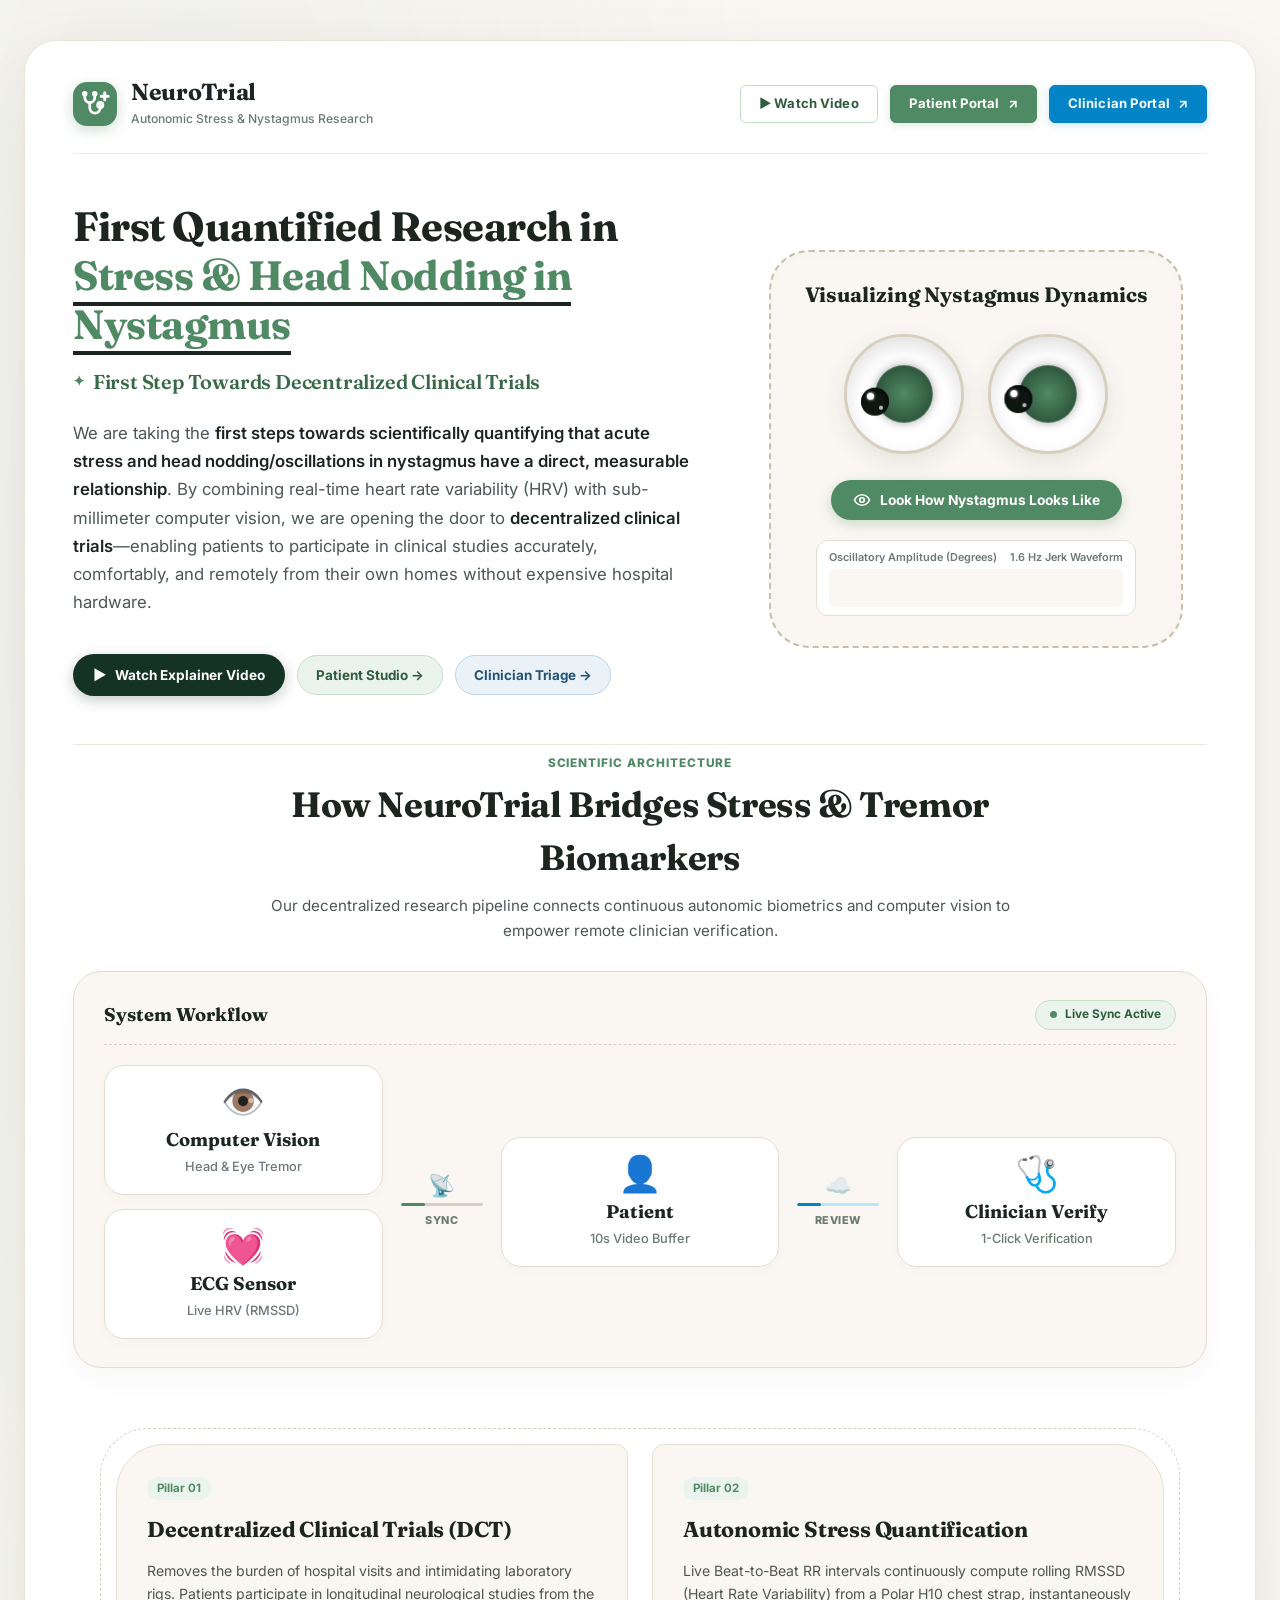
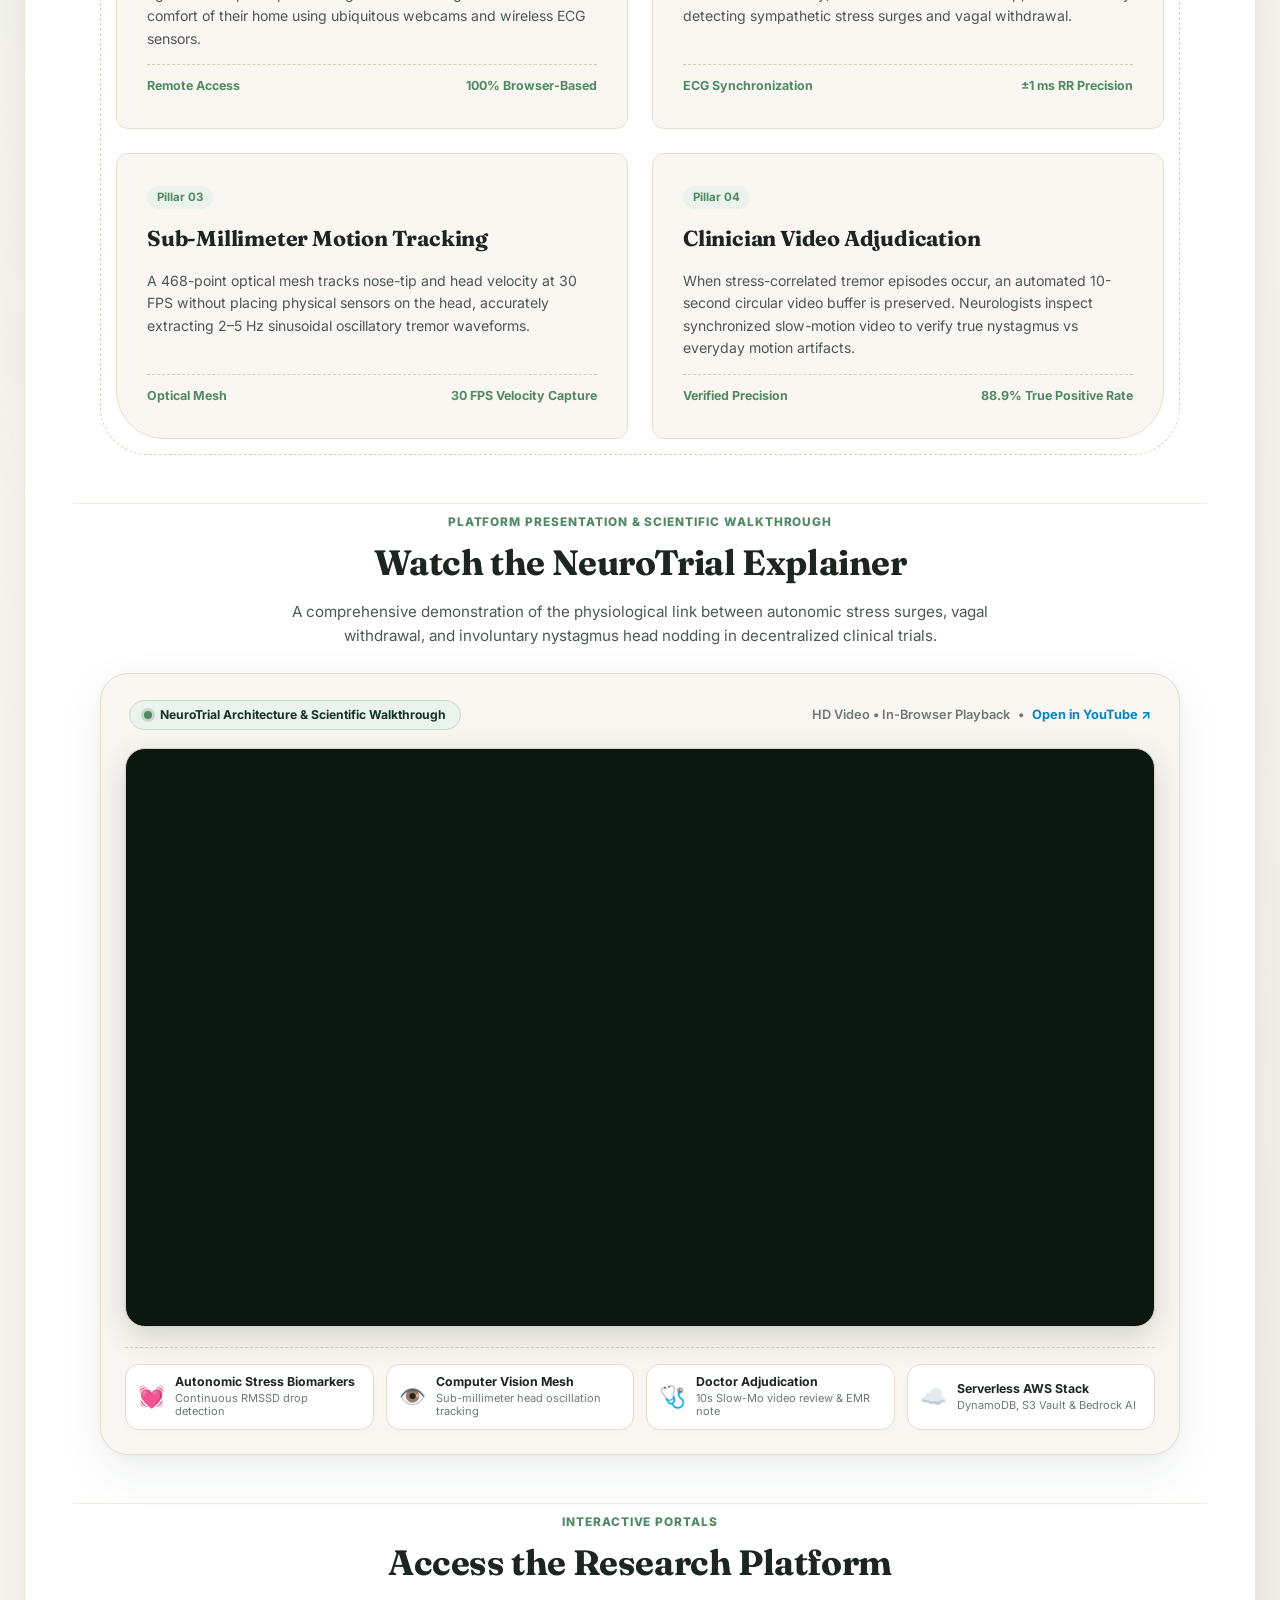
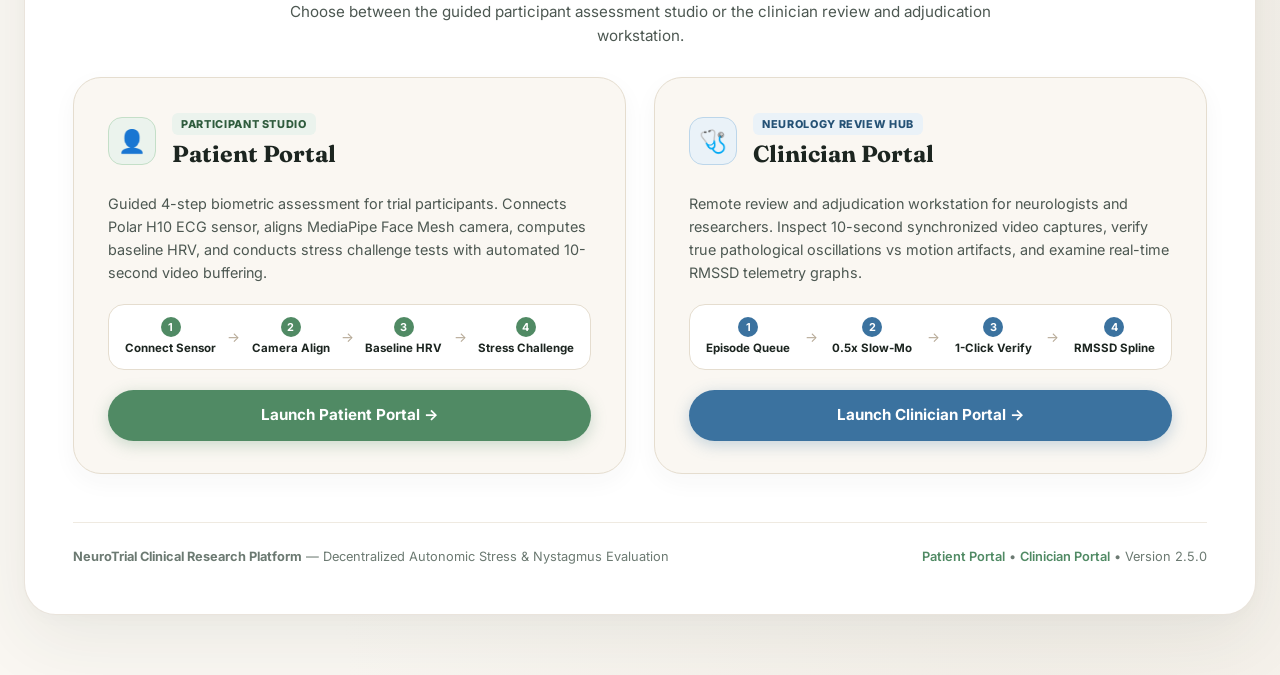
==== commit f5412fdd: "feat(landing): Add embedded scientific explainer video showcase and quick links" ====
--- a/frontend/index.html
+++ b/frontend/index.html
@@ -47,6 +47,9 @@
 
       <!-- Right: Portal Quick Navigation Links (Sage Green & Doctor Blue Pills) -->
       <div class="careflow-home-nav-actions">
+        <a href="#explainer-video-section" class="btn-nav-sage-pill outline" id="nav-btn-video" title="Watch Explainer Video">
+          <span>▶ Watch Video</span>
+        </a>
         <a href="patient.html" class="btn-nav-sage-pill solid" id="nav-btn-patient" title="Open Patient Portal">
           <span>Patient Portal</span>
           <span>↗</span>
@@ -78,6 +81,19 @@
           We are taking the <strong>first steps towards scientifically quantifying that acute stress and head nodding/oscillations in nystagmus have a direct, measurable relationship</strong>. 
           By combining real-time heart rate variability (HRV) with sub-millimeter computer vision, we are opening the door to <strong>decentralized clinical trials</strong>—enabling patients to participate in clinical studies accurately, comfortably, and remotely from their own homes without expensive hospital hardware.
         </p>
+
+        <div class="hero-quick-actions" style="display:flex; align-items:center; gap:12px; margin-top:16px; flex-wrap:wrap;">
+          <a href="#explainer-video-section" class="btn-hero-video-pill">
+            <span style="font-size:0.9rem;">▶</span>
+            <span>Watch Explainer Video</span>
+          </a>
+          <a href="patient.html" class="btn-hero-portal-pill">
+            <span>Patient Studio →</span>
+          </a>
+          <a href="clinician.html" class="btn-hero-portal-pill clinician">
+            <span>Clinician Triage →</span>
+          </a>
+        </div>
       </div>
 
       <!-- Right Column: Dashed Organic Container with Big Interactive Animated Eyes -->
@@ -271,6 +287,82 @@
     </section>
 
     <!-- ======================================================================
+         EXPLAINER VIDEO & PLATFORM WALKTHROUGH SHOWCASE
+         ====================================================================== -->
+    <section class="organic-video-section" id="explainer-video-section">
+      <div class="leaf-section-header">
+        <span class="leaf-section-tag">Platform Presentation & Scientific Walkthrough</span>
+        <h3 class="leaf-section-title">Watch the NeuroTrial Explainer</h3>
+        <p class="leaf-section-subtitle">
+          A comprehensive demonstration of the physiological link between autonomic stress surges, vagal withdrawal, and involuntary nystagmus head nodding in decentralized clinical trials.
+        </p>
+      </div>
+
+      <div class="video-showcase-wrapper">
+        <div class="video-showcase-card">
+          <div class="video-showcase-titlebar">
+            <div class="video-titlebar-badge">
+              <span class="video-dot-live"></span>
+              <span>NeuroTrial Architecture & Scientific Walkthrough</span>
+            </div>
+            <div class="video-titlebar-info">
+              <span>HD Video • In-Browser Playback</span>
+              <span>•</span>
+              <a href="https://www.youtube.com/watch?v=0W904keGQXI" target="_blank" rel="noopener noreferrer" class="video-yt-link" title="Open on YouTube in new tab">
+                Open in YouTube ↗
+              </a>
+            </div>
+          </div>
+
+          <!-- Responsive 16:9 YouTube Embed Container -->
+          <div class="video-iframe-container">
+            <iframe 
+              src="https://www.youtube-nocookie.com/embed/0W904keGQXI?rel=0&modestbranding=1" 
+              title="NeuroTrial DCT Platform Explainer Video" 
+              frameborder="0" 
+              allow="accelerometer; autoplay; clipboard-write; encrypted-media; gyroscope; picture-in-picture; web-share" 
+              referrerpolicy="strict-origin-when-cross-origin"
+              allowfullscreen>
+            </iframe>
+          </div>
+
+          <!-- Video Key Pillar Highlights Bar -->
+          <div class="video-highlights-bar">
+            <div class="video-highlight-item">
+              <span class="highlight-icon">💓</span>
+              <div class="highlight-text">
+                <strong>Autonomic Stress Biomarkers</strong>
+                <span>Continuous RMSSD drop detection</span>
+              </div>
+            </div>
+            <div class="video-highlight-item">
+              <span class="highlight-icon">👁️</span>
+              <div class="highlight-text">
+                <strong>Computer Vision Mesh</strong>
+                <span>Sub-millimeter head oscillation tracking</span>
+              </div>
+            </div>
+            <div class="video-highlight-item">
+              <span class="highlight-icon">🩺</span>
+              <div class="highlight-text">
+                <strong>Doctor Adjudication</strong>
+                <span>10s Slow-Mo video review & EMR note</span>
+              </div>
+            </div>
+            <div class="video-highlight-item">
+              <span class="highlight-icon">☁️</span>
+              <div class="highlight-text">
+                <strong>Serverless AWS Stack</strong>
+                <span>DynamoDB, S3 Vault & Bedrock AI</span>
+              </div>
+            </div>
+          </div>
+
+        </div>
+      </div>
+    </section>
+
+    <!-- ======================================================================
          TWO MAIN PORTAL GATEWAYS (PATIENT & CLINICIAN ACCESS)
          ====================================================================== -->
     <section class="organic-portals-section">
--- a/frontend/css/styles.css
+++ b/frontend/css/styles.css
@@ -5443,6 +5443,267 @@
   }
 
   /* ==========================================================================
+   HERO VIDEO & PORTAL ACTION PILLS
+   ========================================================================== */
+  .btn-hero-video-pill {
+    display: inline-flex;
+    align-items: center;
+    gap: 8px;
+    background: #143324;
+    color: #FFFFFF;
+    font-size: 0.85rem;
+    font-weight: 700;
+    padding: 10px 20px;
+    border-radius: 9999px;
+    text-decoration: none;
+    transition: all 0.22s cubic-bezier(0.16, 1, 0.3, 1);
+    box-shadow: 0 4px 14px rgba(20, 51, 36, 0.25);
+  }
+
+  .btn-hero-video-pill:hover {
+    background: #508A64;
+    transform: translateY(-2px);
+    box-shadow: 0 8px 22px rgba(80, 138, 100, 0.35);
+  }
+
+  .btn-hero-portal-pill {
+    display: inline-flex;
+    align-items: center;
+    gap: 6px;
+    background: #EBF3ED;
+    color: #2F5C3D;
+    border: 1px solid #C4DFC8;
+    font-size: 0.84rem;
+    font-weight: 700;
+    padding: 9px 18px;
+    border-radius: 9999px;
+    text-decoration: none;
+    transition: all 0.2s ease;
+  }
+
+  .btn-hero-portal-pill:hover {
+    background: #FFFFFF;
+    border-color: #508A64;
+    transform: translateY(-2px);
+    box-shadow: 0 4px 12px rgba(80, 138, 100, 0.15);
+  }
+
+  .btn-hero-portal-pill.clinician {
+    background: #EAF2F8;
+    color: #255275;
+    border-color: #BCD6EA;
+  }
+
+  .btn-hero-portal-pill.clinician:hover {
+    background: #FFFFFF;
+    border-color: #3B729F;
+    box-shadow: 0 4px 12px rgba(59, 114, 159, 0.15);
+  }
+
+  .btn-nav-sage-pill.outline {
+    background: transparent;
+    border: 1px solid #C4DFC8;
+    color: #2F5C3D;
+  }
+
+  .btn-nav-sage-pill.outline:hover {
+    background: #EBF3ED;
+    border-color: #508A64;
+    color: #143324;
+  }
+
+  /* ==========================================================================
+   EXPLAINER VIDEO SHOWCASE SECTION
+   ========================================================================== */
+  .organic-video-section {
+    display: flex;
+    flex-direction: column;
+    gap: 24px;
+    padding-top: 10px;
+    border-top: 1px solid #EFEAE1;
+    scroll-margin-top: 24px;
+  }
+
+  .video-showcase-wrapper {
+    max-width: 1080px;
+    margin: 0 auto;
+    width: 100%;
+    position: relative;
+  }
+
+  .video-showcase-card {
+    background: #FAF7F2;
+    border: 1.5px solid #E5DDCF;
+    border-radius: 28px;
+    padding: 24px;
+    box-shadow: 0 16px 48px rgba(44, 62, 50, 0.08), 0 2px 10px rgba(0, 0, 0, 0.03);
+    display: flex;
+    flex-direction: column;
+    gap: 16px;
+    transition: all 0.24s cubic-bezier(0.16, 1, 0.3, 1);
+  }
+
+  .video-showcase-card:hover {
+    border-color: #508A64;
+    box-shadow: 0 24px 60px rgba(80, 138, 100, 0.12);
+  }
+
+  .video-showcase-titlebar {
+    display: flex;
+    justify-content: space-between;
+    align-items: center;
+    flex-wrap: wrap;
+    gap: 12px;
+    padding: 2px 4px;
+  }
+
+  .video-titlebar-badge {
+    display: inline-flex;
+    align-items: center;
+    gap: 8px;
+    font-size: 0.76rem;
+    font-weight: 700;
+    color: #143324;
+    background: #EBF3ED;
+    border: 1px solid #C4DFC8;
+    padding: 5px 14px;
+    border-radius: 9999px;
+  }
+
+  .video-dot-live {
+    width: 8px;
+    height: 8px;
+    border-radius: 50%;
+    background: #508A64;
+    box-shadow: 0 0 0 3px rgba(80, 138, 100, 0.25);
+    animation: livePulse 2s infinite ease-in-out;
+  }
+
+  @keyframes livePulse {
+    0%, 100% {
+      transform: scale(1);
+      opacity: 1;
+    }
+    50% {
+      transform: scale(1.25);
+      opacity: 0.75;
+    }
+  }
+
+  .video-titlebar-info {
+    font-size: 0.8rem;
+    font-weight: 600;
+    color: #6C7A72;
+    display: flex;
+    align-items: center;
+    gap: 8px;
+  }
+
+  .video-yt-link {
+    color: #0284c7;
+    font-weight: 700;
+    text-decoration: none;
+    transition: color 0.15s ease;
+  }
+
+  .video-yt-link:hover {
+    color: #0369a1;
+    text-decoration: underline;
+  }
+
+  .video-iframe-container {
+    position: relative;
+    width: 100%;
+    aspect-ratio: 16 / 9;
+    border-radius: 20px;
+    overflow: hidden;
+    background: #0B1711;
+    box-shadow: 0 10px 32px rgba(20, 51, 36, 0.18);
+    border: 1px solid #D8CFBF;
+  }
+
+  .video-iframe-container iframe {
+    position: absolute;
+    top: 0;
+    left: 0;
+    width: 100%;
+    height: 100%;
+    border: 0;
+    display: block;
+  }
+
+  .video-highlights-bar {
+    display: grid;
+    grid-template-columns: repeat(4, 1fr);
+    gap: 12px;
+    margin-top: 4px;
+    padding-top: 16px;
+    border-top: 1px dashed #D8CFBF;
+  }
+
+  @media (max-width: 900px) {
+    .video-highlights-bar {
+      grid-template-columns: 1fr 1fr;
+    }
+  }
+
+  @media (max-width: 520px) {
+    .video-highlights-bar {
+      grid-template-columns: 1fr;
+    }
+    .video-showcase-card {
+      padding: 16px;
+      border-radius: 20px;
+    }
+  }
+
+  .video-highlight-item {
+    display: flex;
+    align-items: center;
+    gap: 10px;
+    background: #FFFFFF;
+    border: 1px solid #E5DDCF;
+    border-radius: 14px;
+    padding: 10px 12px;
+    box-shadow: 0 2px 8px rgba(0, 0, 0, 0.02);
+    transition: transform 0.2s ease, border-color 0.2s ease;
+  }
+
+  .video-highlight-item:hover {
+    transform: translateY(-2px);
+    border-color: #508A64;
+  }
+
+  .highlight-icon {
+    font-size: 1.35rem;
+    line-height: 1;
+    flex-shrink: 0;
+  }
+
+  .highlight-text {
+    display: flex;
+    flex-direction: column;
+    gap: 2px;
+    min-width: 0;
+  }
+
+  .highlight-text strong {
+    font-size: 0.77rem;
+    font-weight: 700;
+    color: #1C2520;
+    line-height: 1.2;
+    white-space: nowrap;
+    overflow: hidden;
+    text-overflow: ellipsis;
+  }
+
+  .highlight-text span {
+    font-size: 0.69rem;
+    color: #6C7A72;
+    line-height: 1.2;
+  }
+
+  /* ==========================================================================
    PORTAL GATEWAY LAUNCH SECTION (PATIENT & CLINICIAN CARDS)
    ========================================================================== */
   .organic-portals-section {
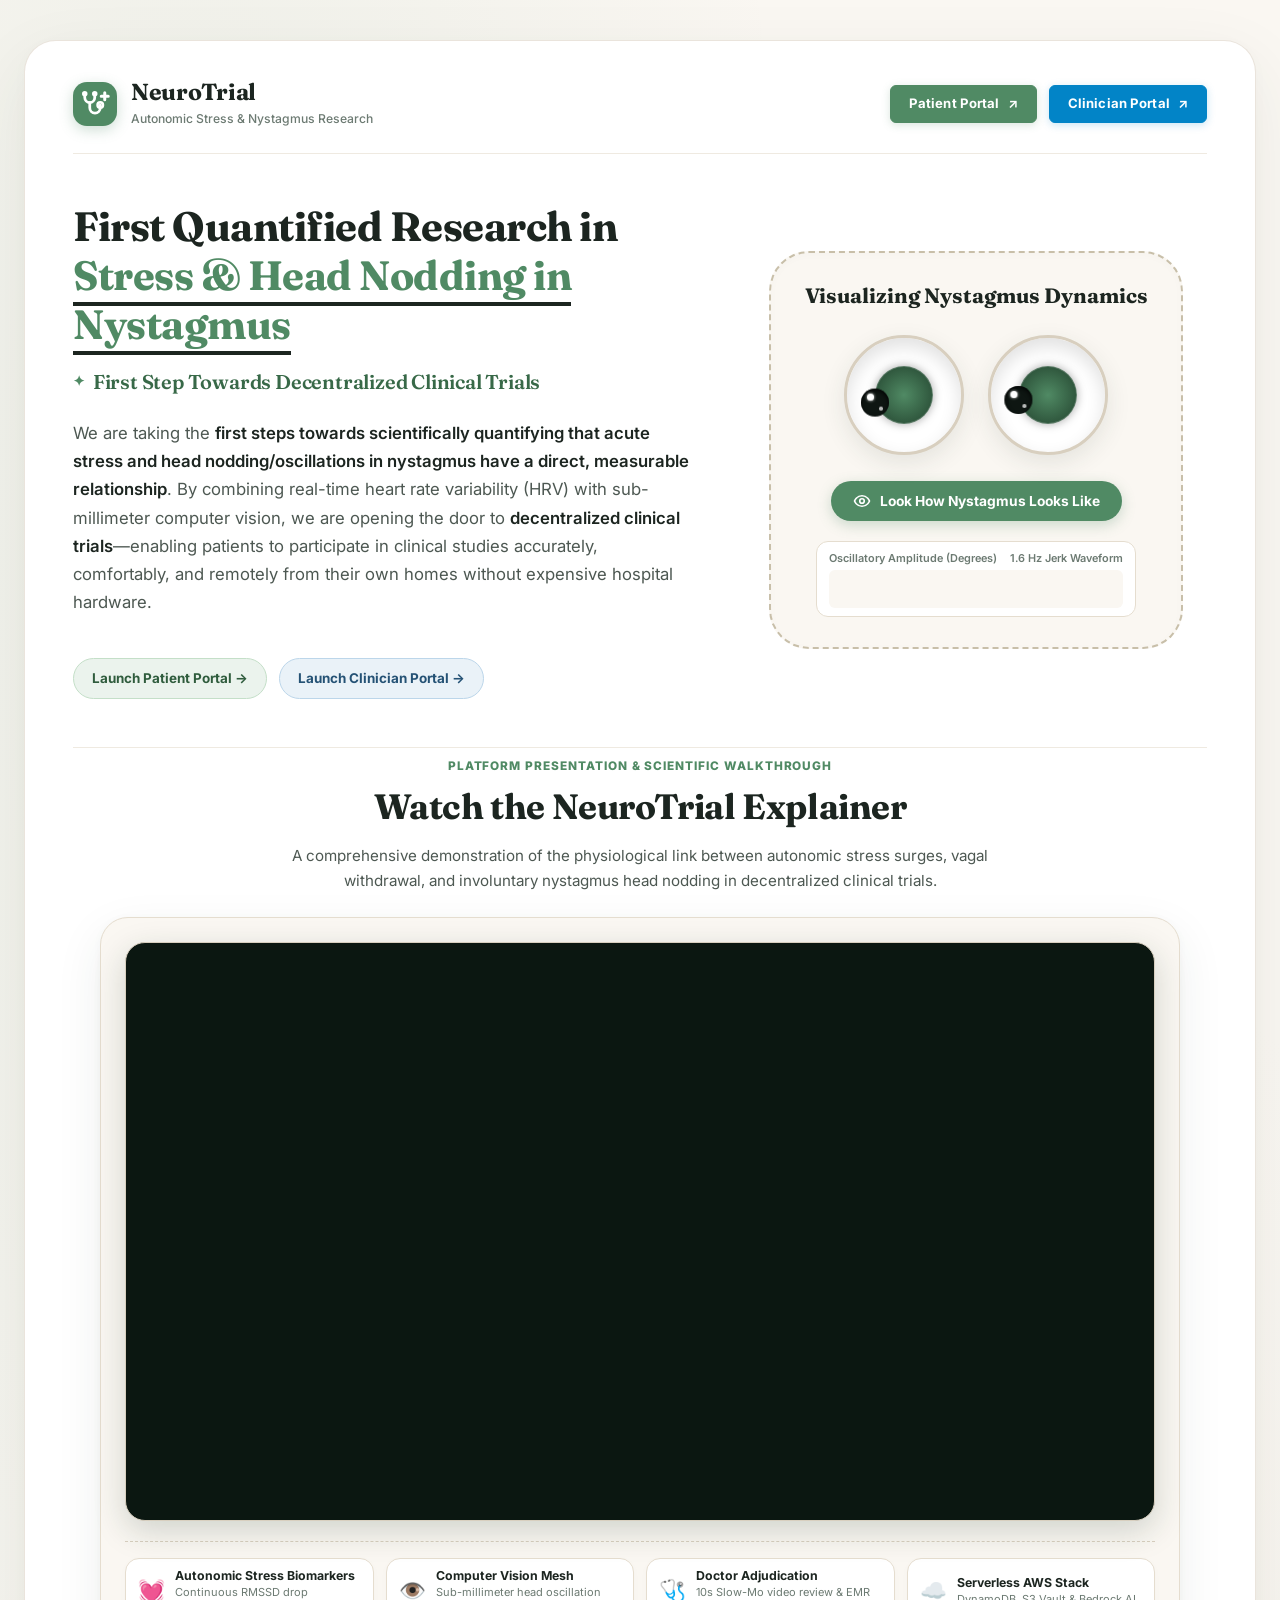
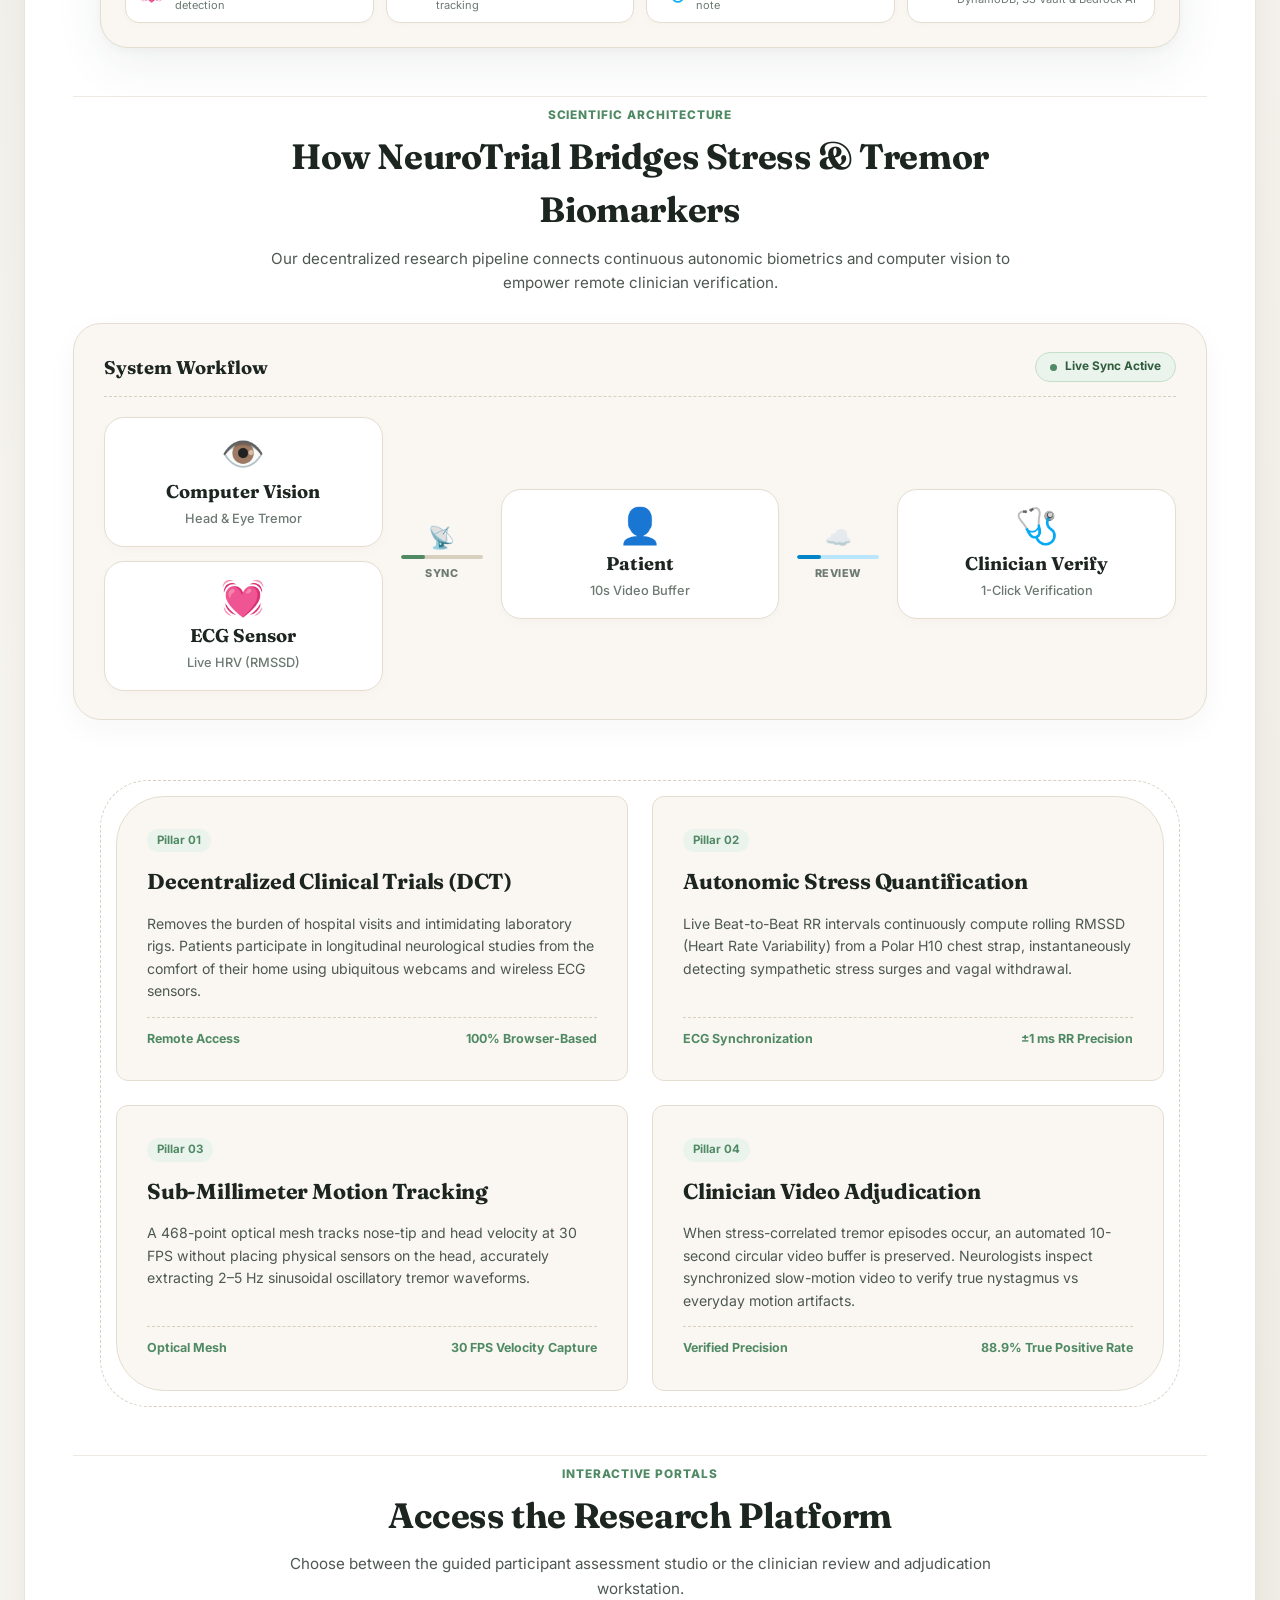
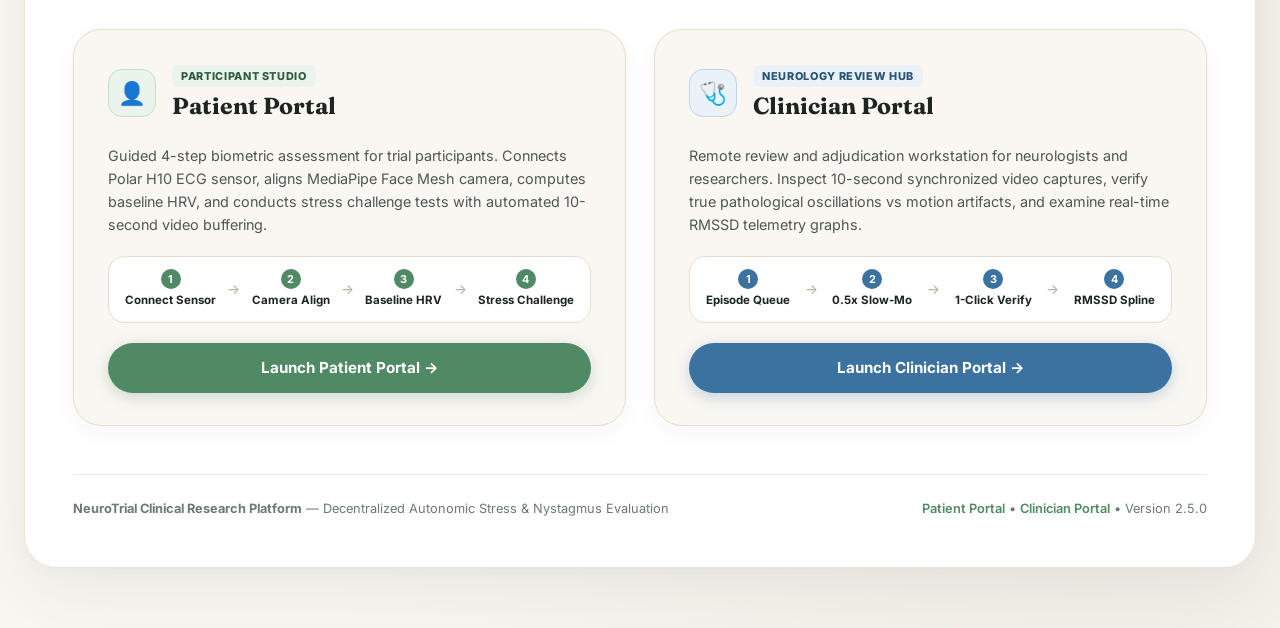
==== commit a6cb89df: "style(landing): Position explainer video above Scientific Architecture, streamline hero actions and " ====
--- a/frontend/index.html
+++ b/frontend/index.html
@@ -47,9 +47,6 @@
 
       <!-- Right: Portal Quick Navigation Links (Sage Green & Doctor Blue Pills) -->
       <div class="careflow-home-nav-actions">
-        <a href="#explainer-video-section" class="btn-nav-sage-pill outline" id="nav-btn-video" title="Watch Explainer Video">
-          <span>▶ Watch Video</span>
-        </a>
         <a href="patient.html" class="btn-nav-sage-pill solid" id="nav-btn-patient" title="Open Patient Portal">
           <span>Patient Portal</span>
           <span>↗</span>
@@ -82,16 +79,12 @@
           By combining real-time heart rate variability (HRV) with sub-millimeter computer vision, we are opening the door to <strong>decentralized clinical trials</strong>—enabling patients to participate in clinical studies accurately, comfortably, and remotely from their own homes without expensive hospital hardware.
         </p>
 
-        <div class="hero-quick-actions" style="display:flex; align-items:center; gap:12px; margin-top:16px; flex-wrap:wrap;">
-          <a href="#explainer-video-section" class="btn-hero-video-pill">
-            <span style="font-size:0.9rem;">▶</span>
-            <span>Watch Explainer Video</span>
-          </a>
+        <div class="hero-quick-actions" style="display:flex; align-items:center; gap:12px; margin-top:20px; flex-wrap:wrap;">
           <a href="patient.html" class="btn-hero-portal-pill">
-            <span>Patient Studio →</span>
+            <span>Launch Patient Portal →</span>
           </a>
           <a href="clinician.html" class="btn-hero-portal-pill clinician">
-            <span>Clinician Triage →</span>
+            <span>Launch Clinician Portal →</span>
           </a>
         </div>
       </div>
@@ -142,6 +135,69 @@
         </div>
       </div>
 
+    </section>
+
+    <!-- ======================================================================
+         EXPLAINER VIDEO & PLATFORM WALKTHROUGH SHOWCASE (JUST ABOVE SCIENTIFIC ARCHITECTURE)
+         ====================================================================== -->
+    <section class="organic-video-section" id="explainer-video-section">
+      <div class="leaf-section-header">
+        <span class="leaf-section-tag">Platform Presentation & Scientific Walkthrough</span>
+        <h3 class="leaf-section-title">Watch the NeuroTrial Explainer</h3>
+        <p class="leaf-section-subtitle">
+          A comprehensive demonstration of the physiological link between autonomic stress surges, vagal withdrawal, and involuntary nystagmus head nodding in decentralized clinical trials.
+        </p>
+      </div>
+
+      <div class="video-showcase-wrapper">
+        <div class="video-showcase-card">
+
+          <!-- Responsive 16:9 YouTube Embed Container -->
+          <div class="video-iframe-container">
+            <iframe 
+              src="https://www.youtube-nocookie.com/embed/0W904keGQXI?rel=0&modestbranding=1" 
+              title="NeuroTrial DCT Platform Explainer Video" 
+              frameborder="0" 
+              allow="accelerometer; autoplay; clipboard-write; encrypted-media; gyroscope; picture-in-picture; web-share" 
+              referrerpolicy="strict-origin-when-cross-origin"
+              allowfullscreen>
+            </iframe>
+          </div>
+
+          <!-- Video Key Pillar Highlights Bar -->
+          <div class="video-highlights-bar">
+            <div class="video-highlight-item">
+              <span class="highlight-icon">💓</span>
+              <div class="highlight-text">
+                <strong>Autonomic Stress Biomarkers</strong>
+                <span>Continuous RMSSD drop detection</span>
+              </div>
+            </div>
+            <div class="video-highlight-item">
+              <span class="highlight-icon">👁️</span>
+              <div class="highlight-text">
+                <strong>Computer Vision Mesh</strong>
+                <span>Sub-millimeter head oscillation tracking</span>
+              </div>
+            </div>
+            <div class="video-highlight-item">
+              <span class="highlight-icon">🩺</span>
+              <div class="highlight-text">
+                <strong>Doctor Adjudication</strong>
+                <span>10s Slow-Mo video review & EMR note</span>
+              </div>
+            </div>
+            <div class="video-highlight-item">
+              <span class="highlight-icon">☁️</span>
+              <div class="highlight-text">
+                <strong>Serverless AWS Stack</strong>
+                <span>DynamoDB, S3 Vault & Bedrock AI</span>
+              </div>
+            </div>
+          </div>
+
+        </div>
+      </div>
     </section>
 
     <!-- ======================================================================
@@ -287,82 +343,6 @@
     </section>
 
     <!-- ======================================================================
-         EXPLAINER VIDEO & PLATFORM WALKTHROUGH SHOWCASE
-         ====================================================================== -->
-    <section class="organic-video-section" id="explainer-video-section">
-      <div class="leaf-section-header">
-        <span class="leaf-section-tag">Platform Presentation & Scientific Walkthrough</span>
-        <h3 class="leaf-section-title">Watch the NeuroTrial Explainer</h3>
-        <p class="leaf-section-subtitle">
-          A comprehensive demonstration of the physiological link between autonomic stress surges, vagal withdrawal, and involuntary nystagmus head nodding in decentralized clinical trials.
-        </p>
-      </div>
-
-      <div class="video-showcase-wrapper">
-        <div class="video-showcase-card">
-          <div class="video-showcase-titlebar">
-            <div class="video-titlebar-badge">
-              <span class="video-dot-live"></span>
-              <span>NeuroTrial Architecture & Scientific Walkthrough</span>
-            </div>
-            <div class="video-titlebar-info">
-              <span>HD Video • In-Browser Playback</span>
-              <span>•</span>
-              <a href="https://www.youtube.com/watch?v=0W904keGQXI" target="_blank" rel="noopener noreferrer" class="video-yt-link" title="Open on YouTube in new tab">
-                Open in YouTube ↗
-              </a>
-            </div>
-          </div>
-
-          <!-- Responsive 16:9 YouTube Embed Container -->
-          <div class="video-iframe-container">
-            <iframe 
-              src="https://www.youtube-nocookie.com/embed/0W904keGQXI?rel=0&modestbranding=1" 
-              title="NeuroTrial DCT Platform Explainer Video" 
-              frameborder="0" 
-              allow="accelerometer; autoplay; clipboard-write; encrypted-media; gyroscope; picture-in-picture; web-share" 
-              referrerpolicy="strict-origin-when-cross-origin"
-              allowfullscreen>
-            </iframe>
-          </div>
-
-          <!-- Video Key Pillar Highlights Bar -->
-          <div class="video-highlights-bar">
-            <div class="video-highlight-item">
-              <span class="highlight-icon">💓</span>
-              <div class="highlight-text">
-                <strong>Autonomic Stress Biomarkers</strong>
-                <span>Continuous RMSSD drop detection</span>
-              </div>
-            </div>
-            <div class="video-highlight-item">
-              <span class="highlight-icon">👁️</span>
-              <div class="highlight-text">
-                <strong>Computer Vision Mesh</strong>
-                <span>Sub-millimeter head oscillation tracking</span>
-              </div>
-            </div>
-            <div class="video-highlight-item">
-              <span class="highlight-icon">🩺</span>
-              <div class="highlight-text">
-                <strong>Doctor Adjudication</strong>
-                <span>10s Slow-Mo video review & EMR note</span>
-              </div>
-            </div>
-            <div class="video-highlight-item">
-              <span class="highlight-icon">☁️</span>
-              <div class="highlight-text">
-                <strong>Serverless AWS Stack</strong>
-                <span>DynamoDB, S3 Vault & Bedrock AI</span>
-              </div>
-            </div>
-          </div>
-
-        </div>
-      </div>
-    </section>
-
-    <!-- ======================================================================
          TWO MAIN PORTAL GATEWAYS (PATIENT & CLINICIAN ACCESS)
          ====================================================================== -->
     <section class="organic-portals-section">
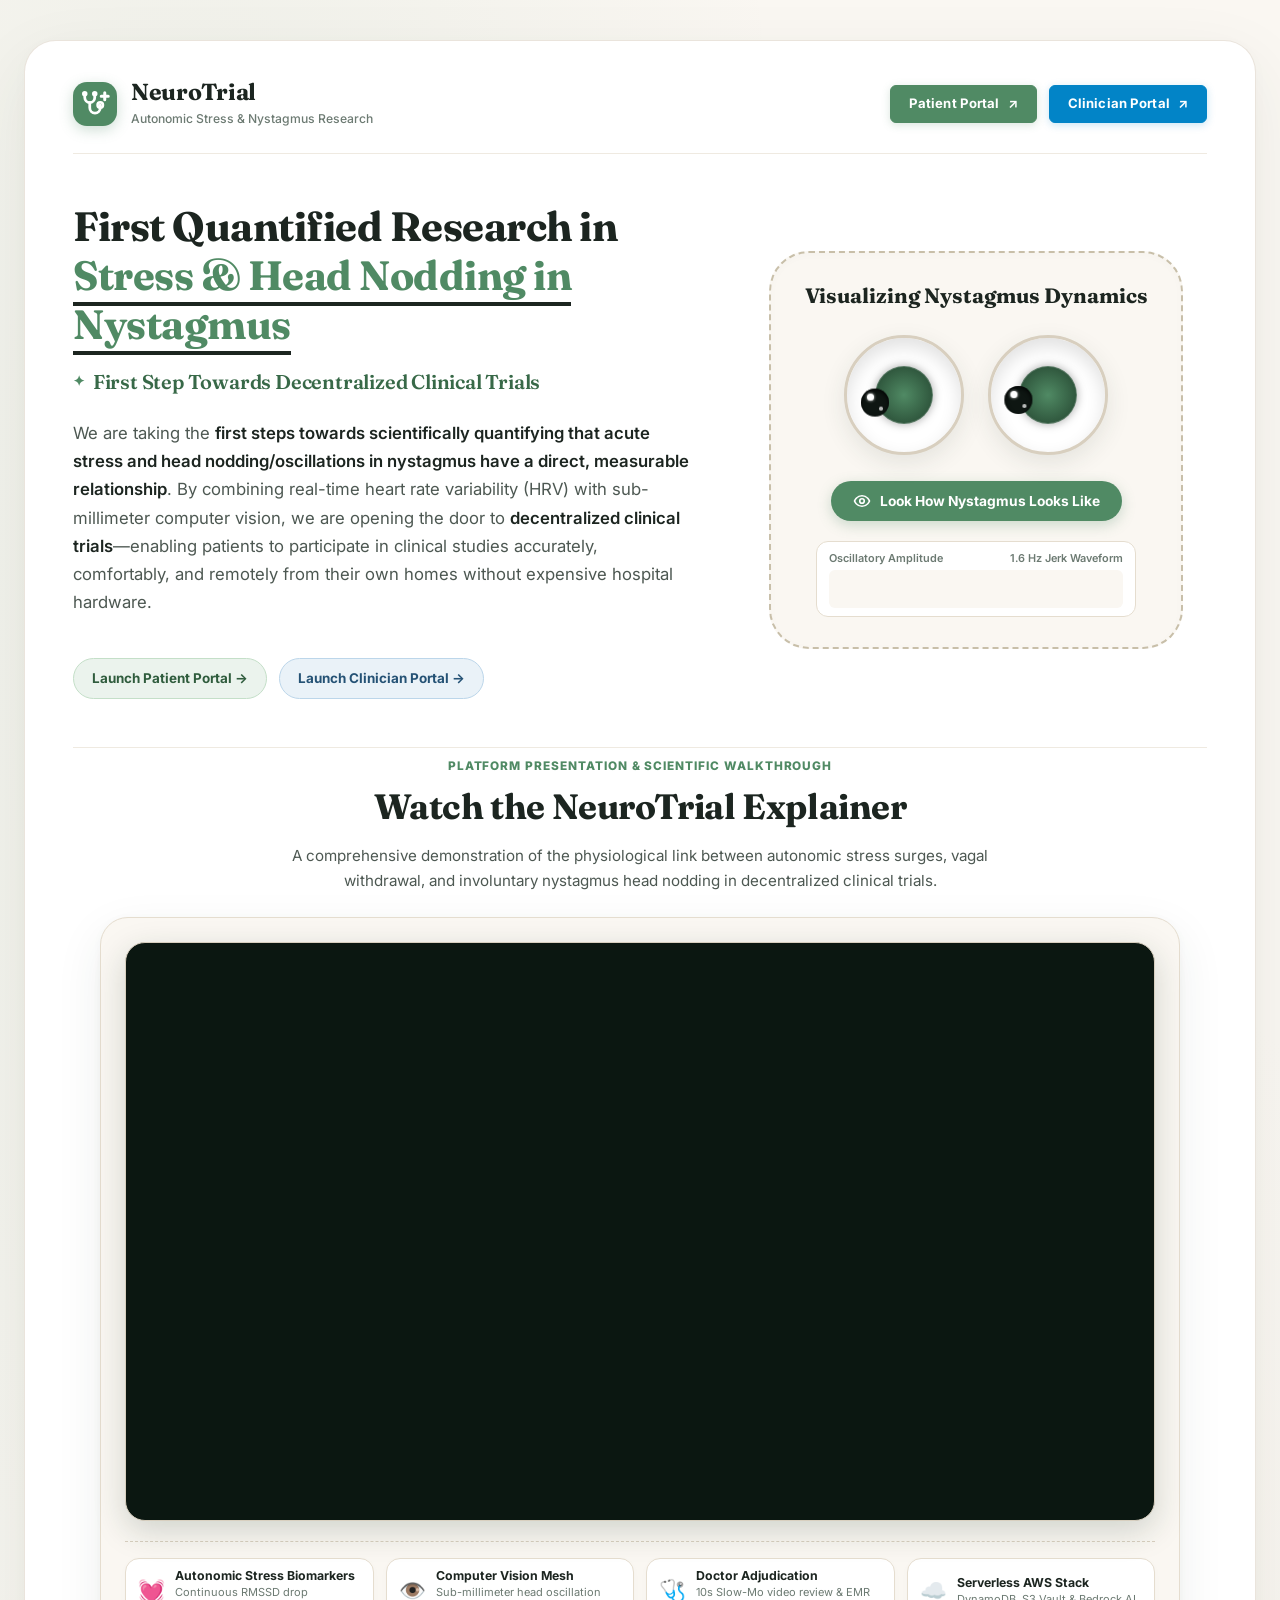
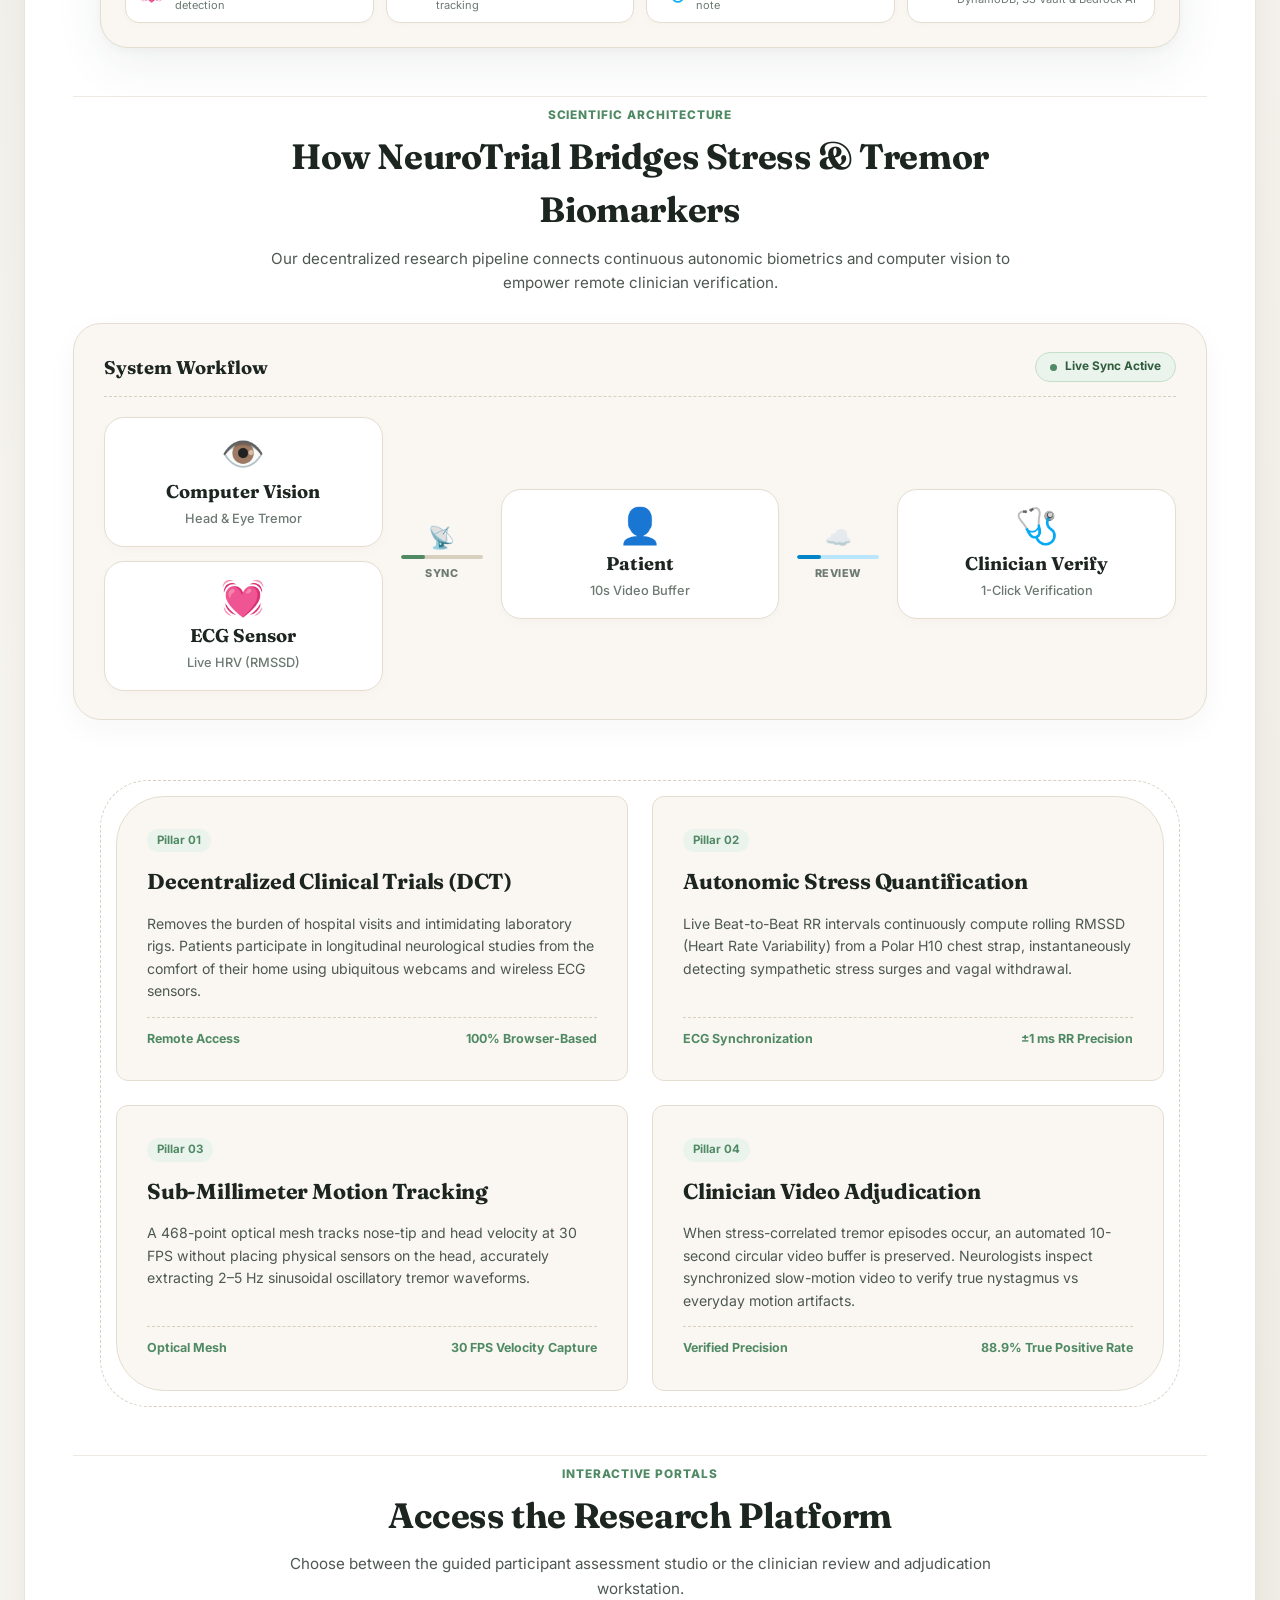
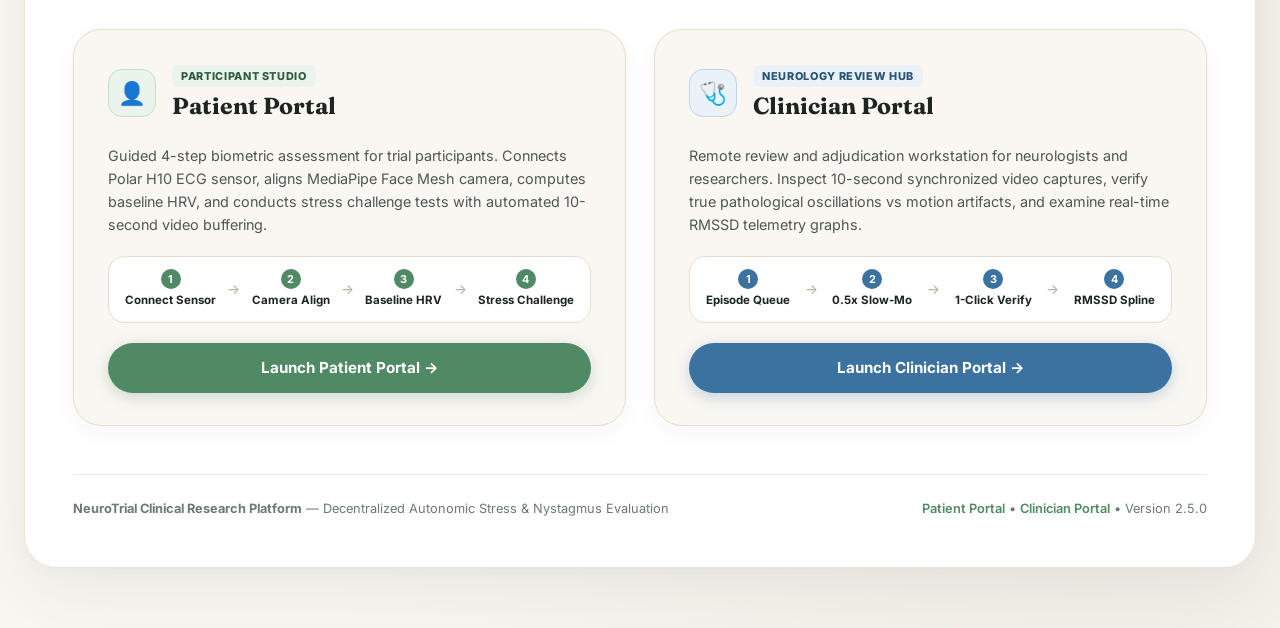
==== commit c55c12a2: "fix(ui): Update nystagmus simulation button text to 'Stop Simulation' and waveform label to 'Oscilla" ====
--- a/frontend/index.html
+++ b/frontend/index.html
@@ -126,7 +126,7 @@
           <!-- Live Telemetry Waveform Monitor -->
           <div class="waveform-container">
             <div class="waveform-header">
-              <span>Oscillatory Amplitude (Degrees)</span>
+              <span>Oscillatory Amplitude</span>
               <span>1.6 Hz Jerk Waveform</span>
             </div>
             <canvas id="nystagmus-live-waveform-canvas" class="nystagmus-live-waveform-canvas" width="280" height="38"></canvas>
